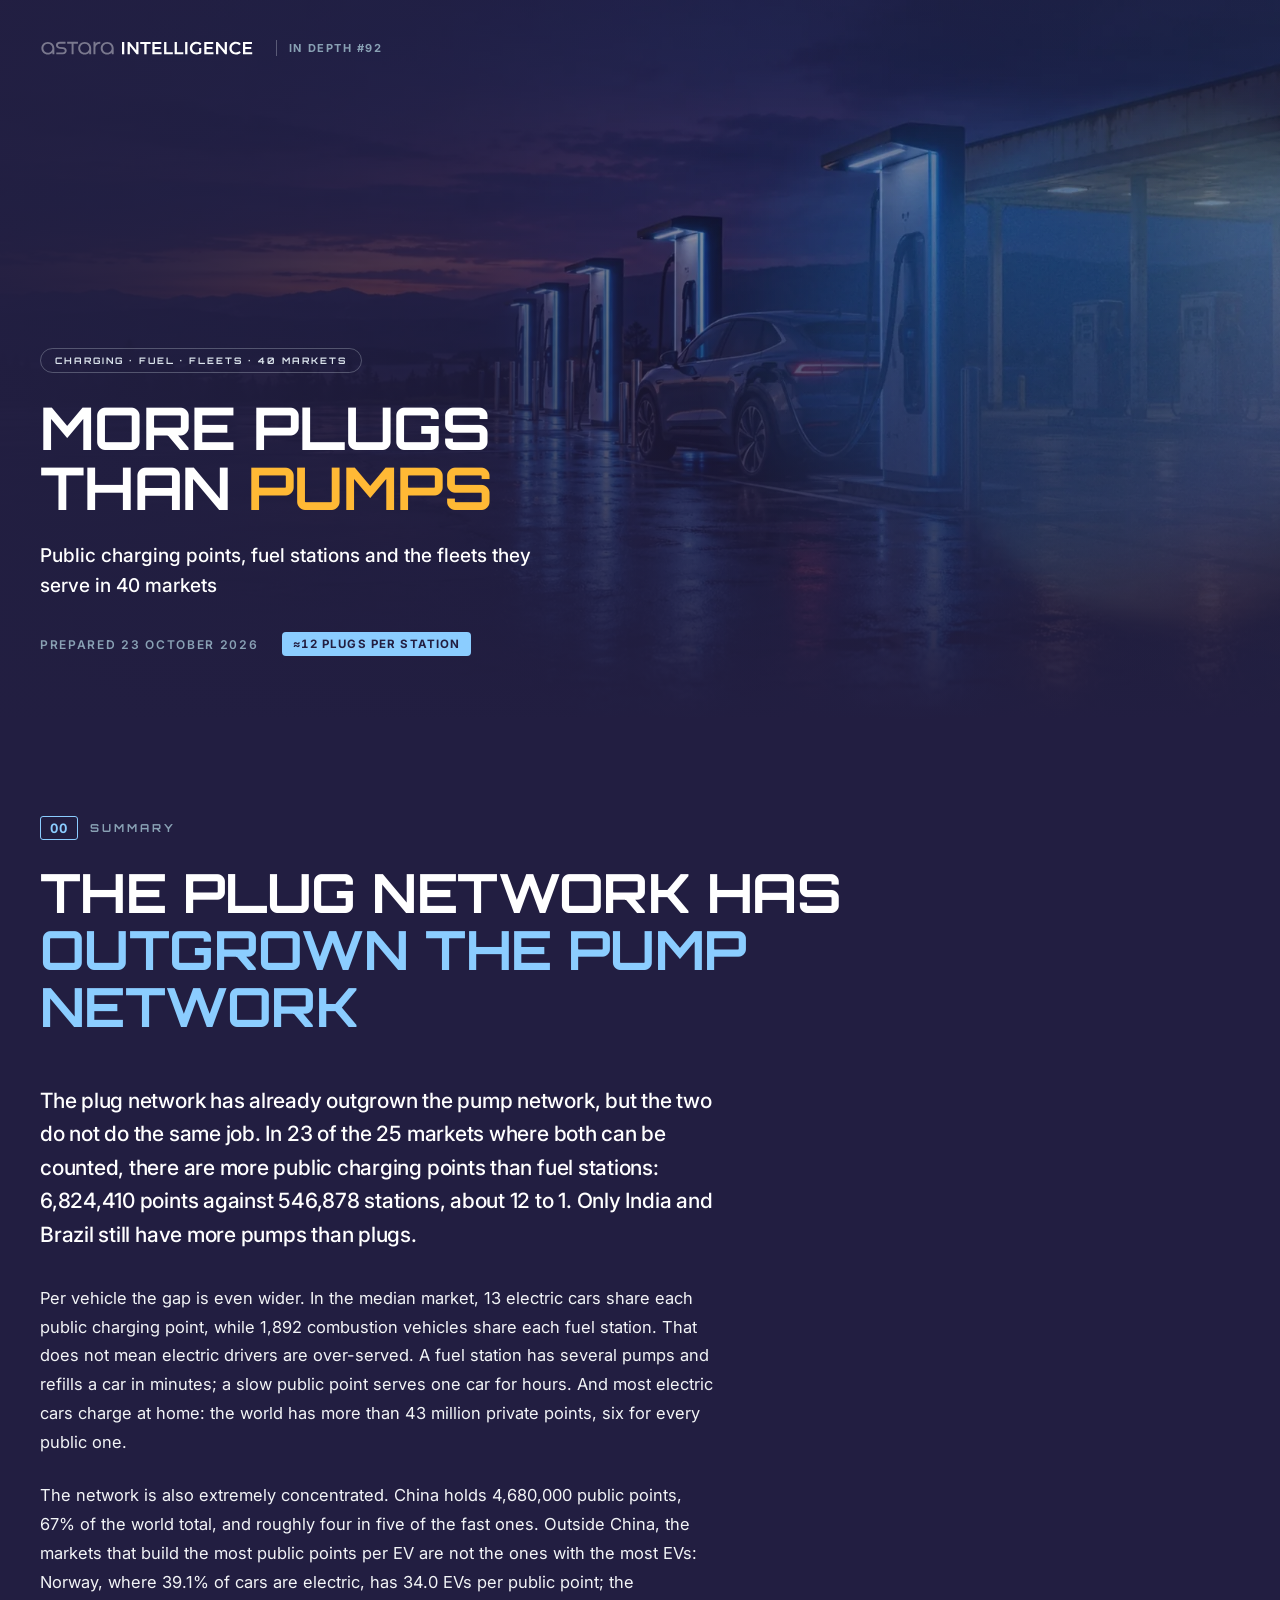
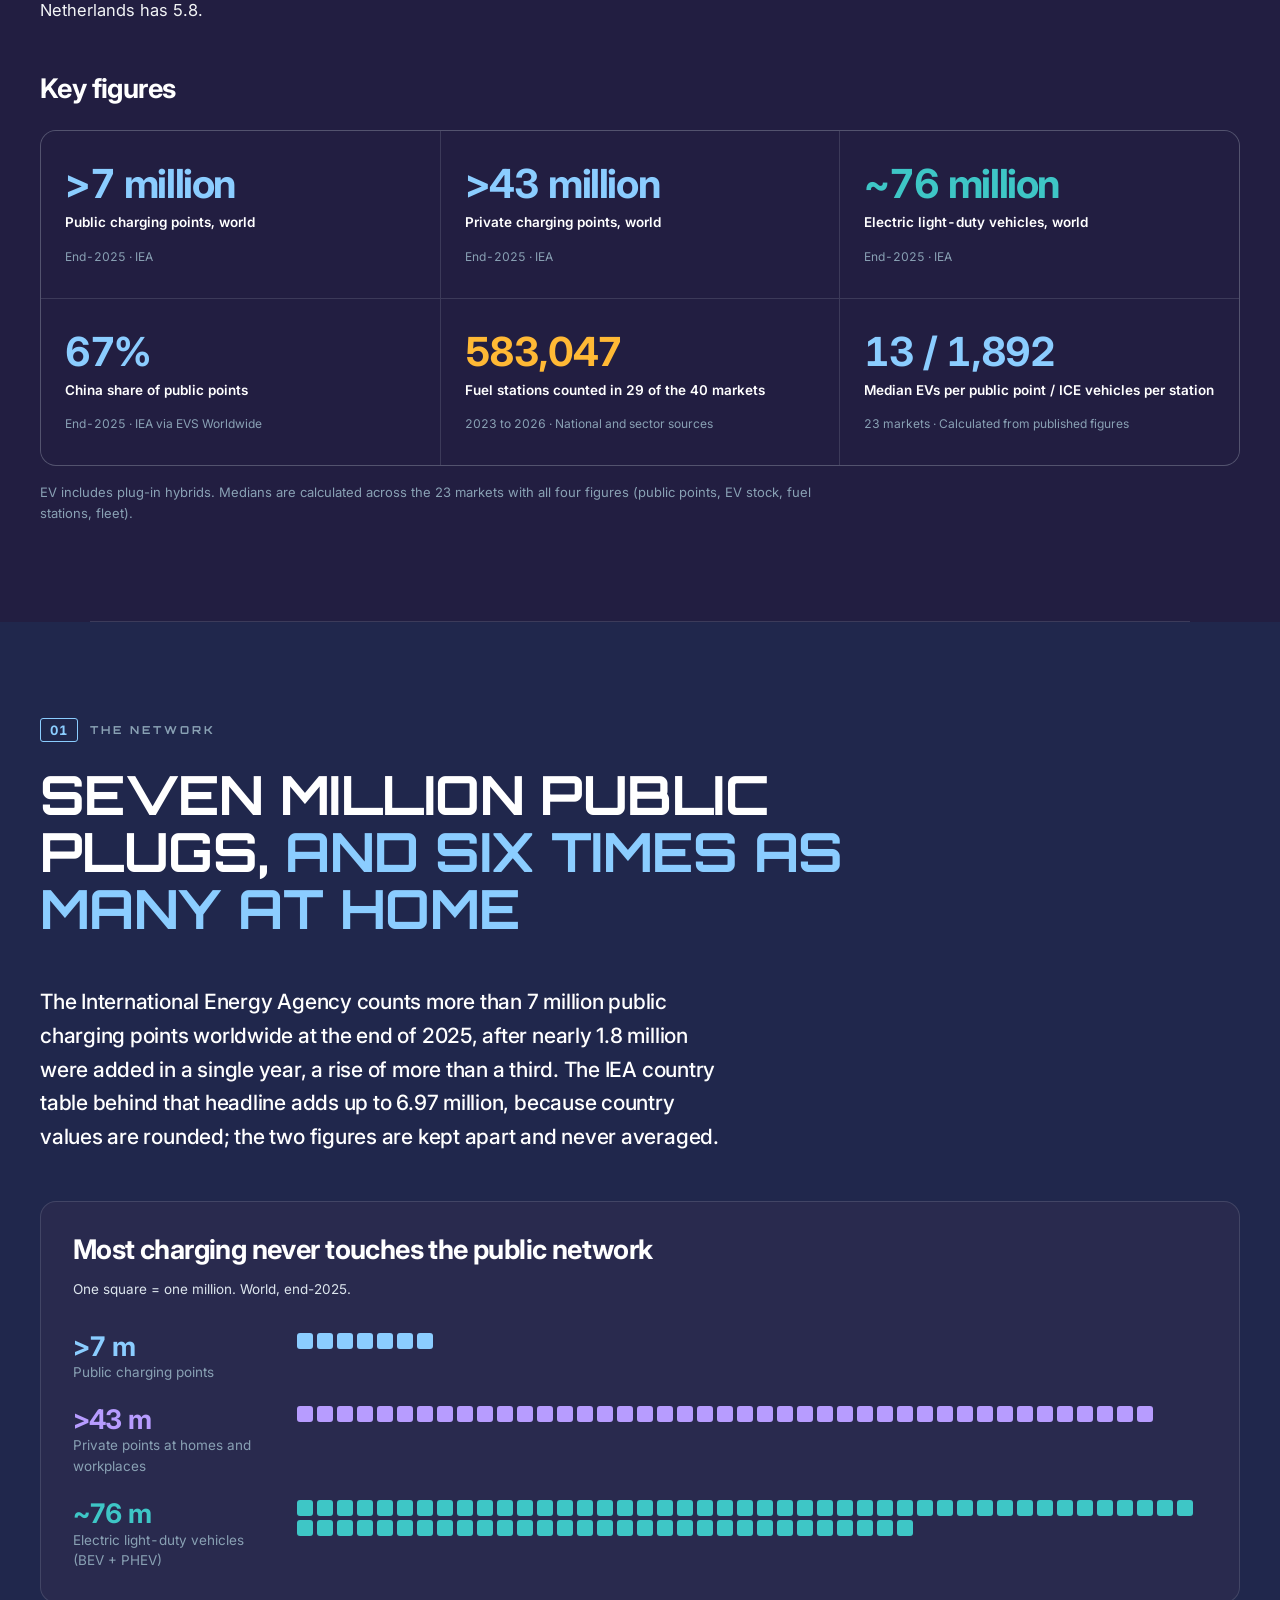
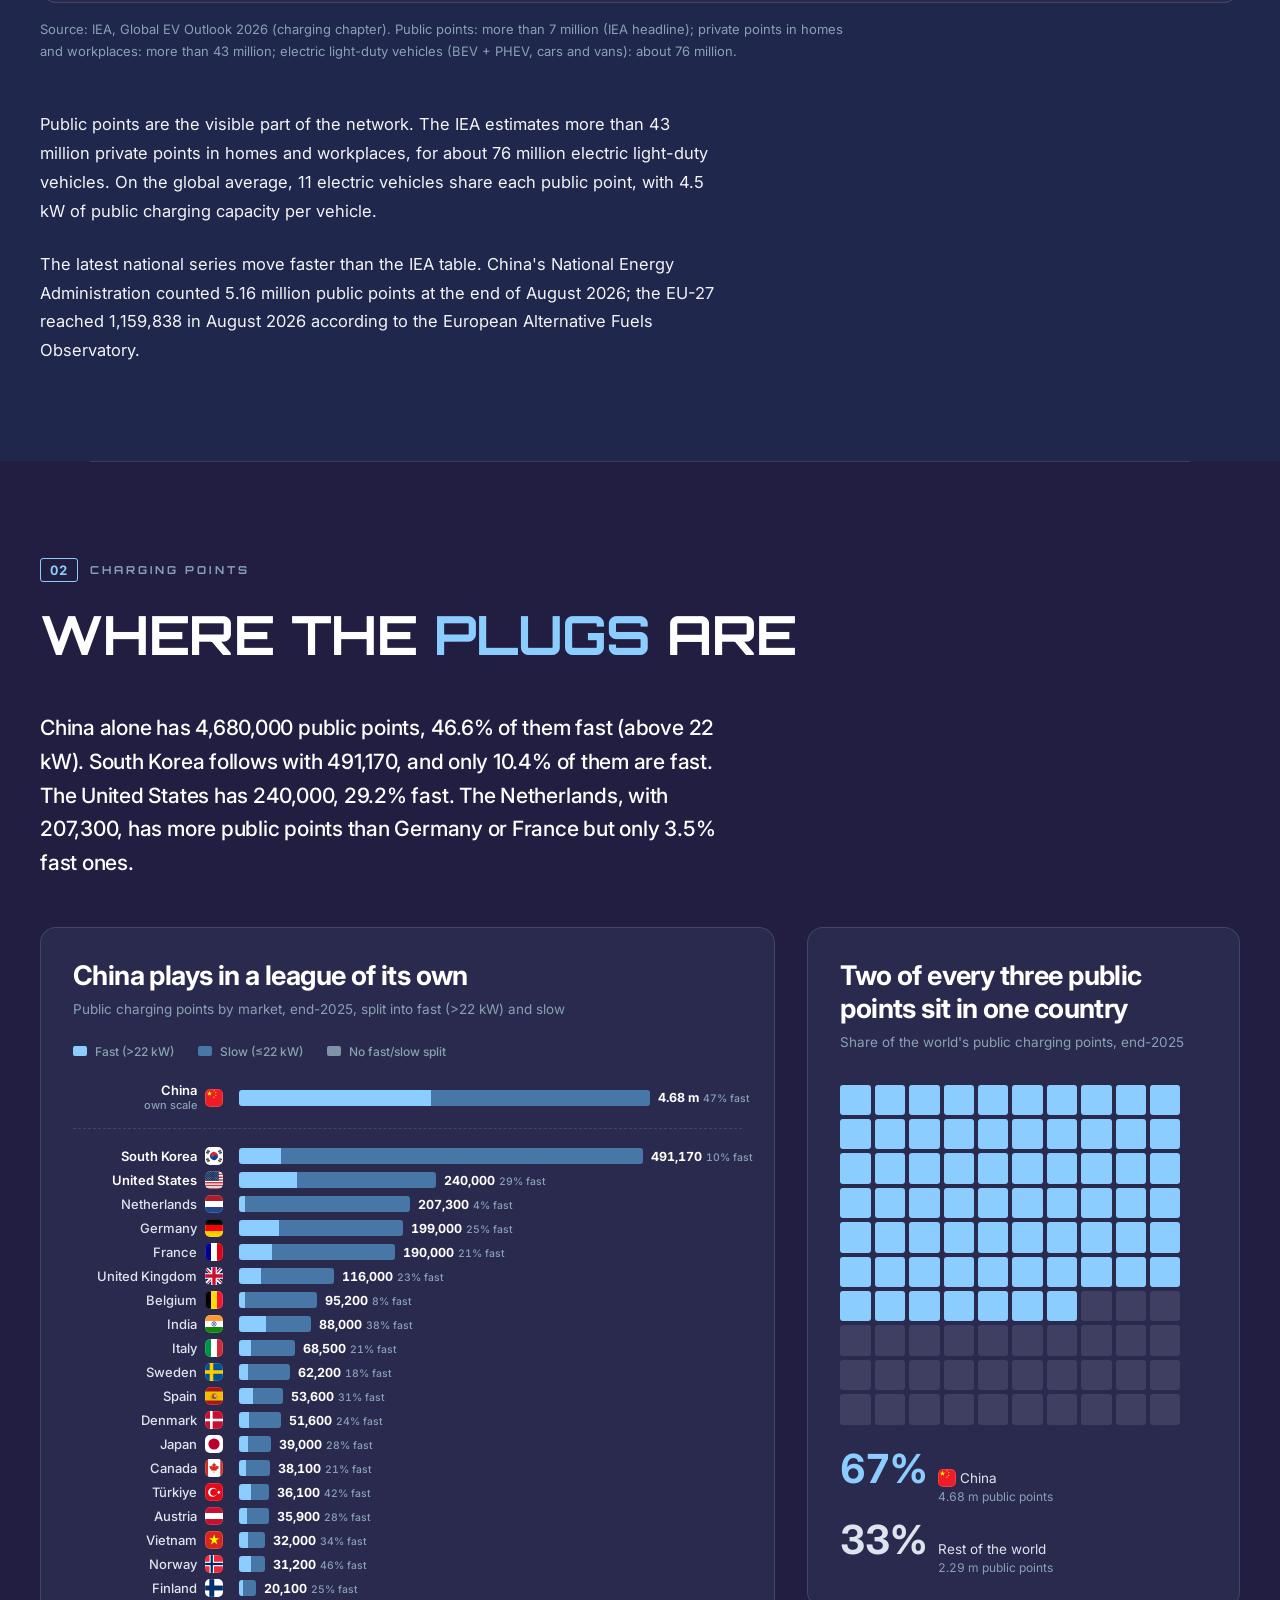
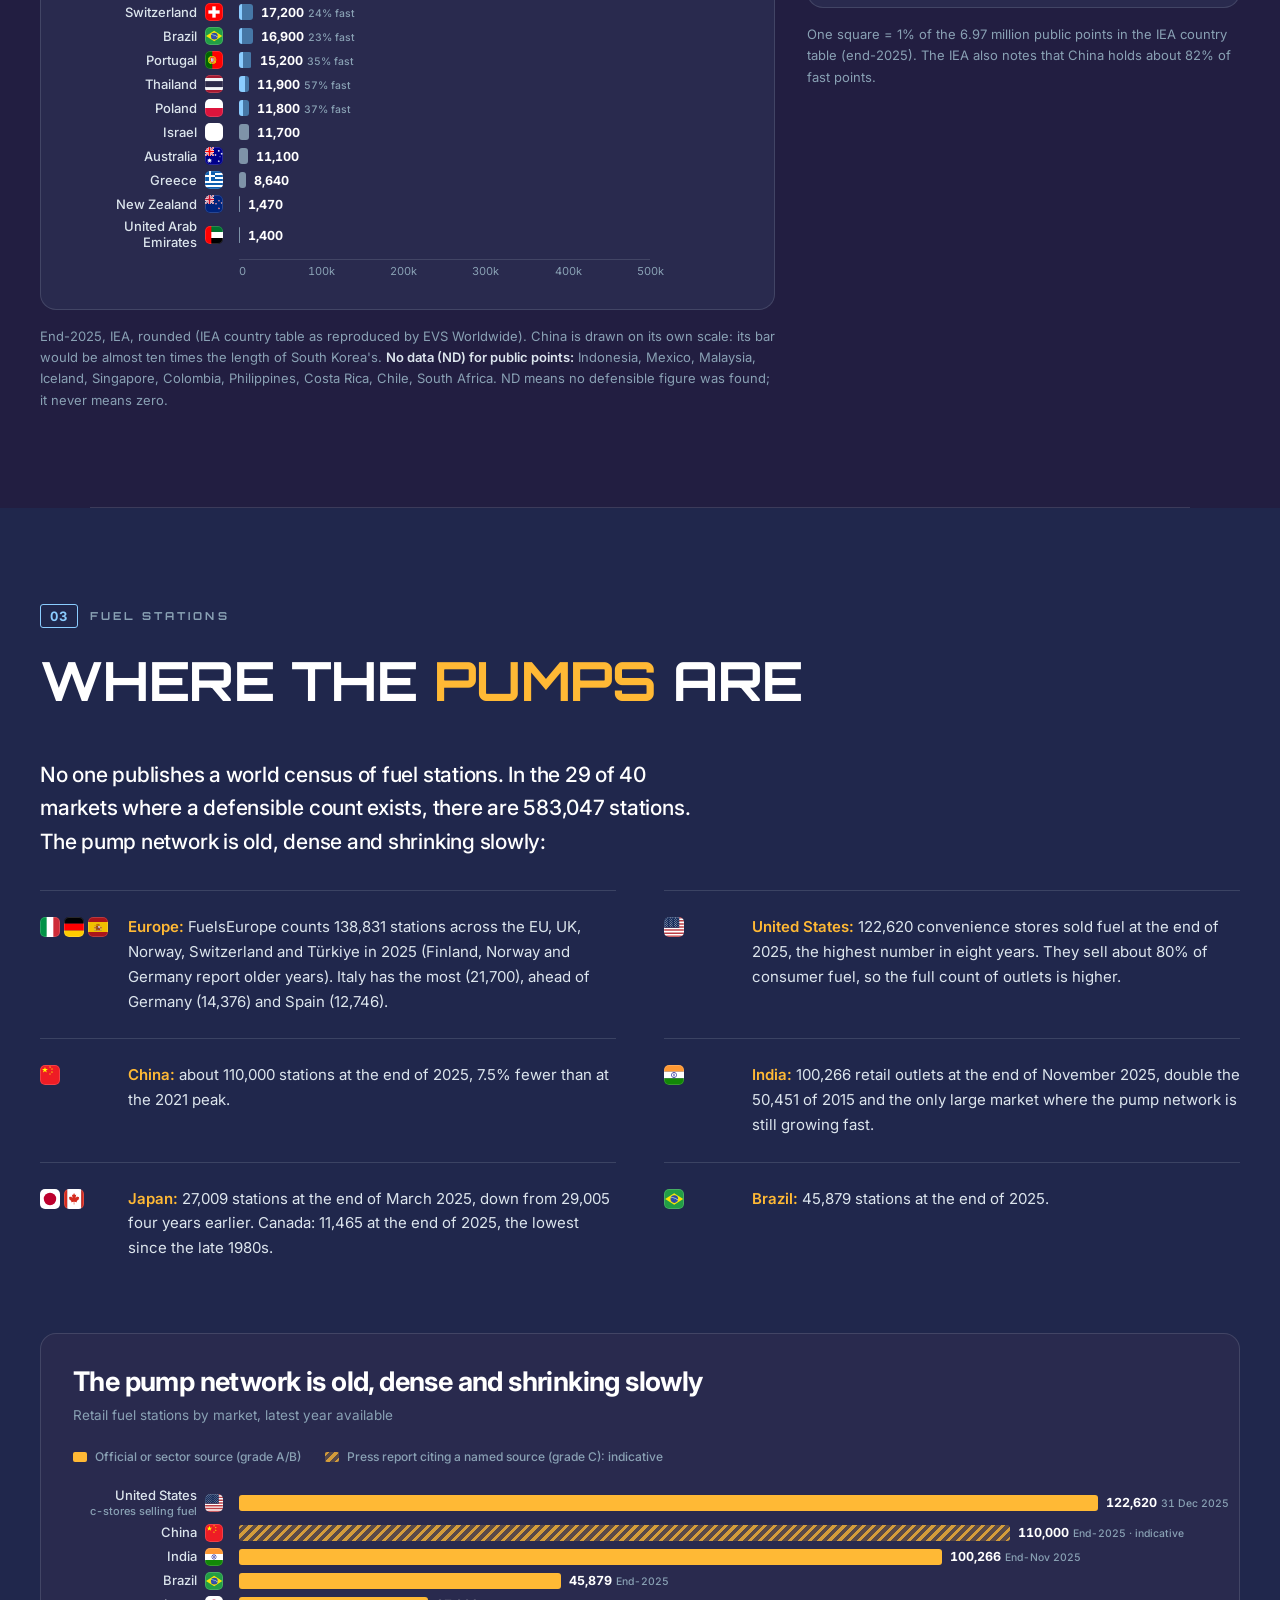
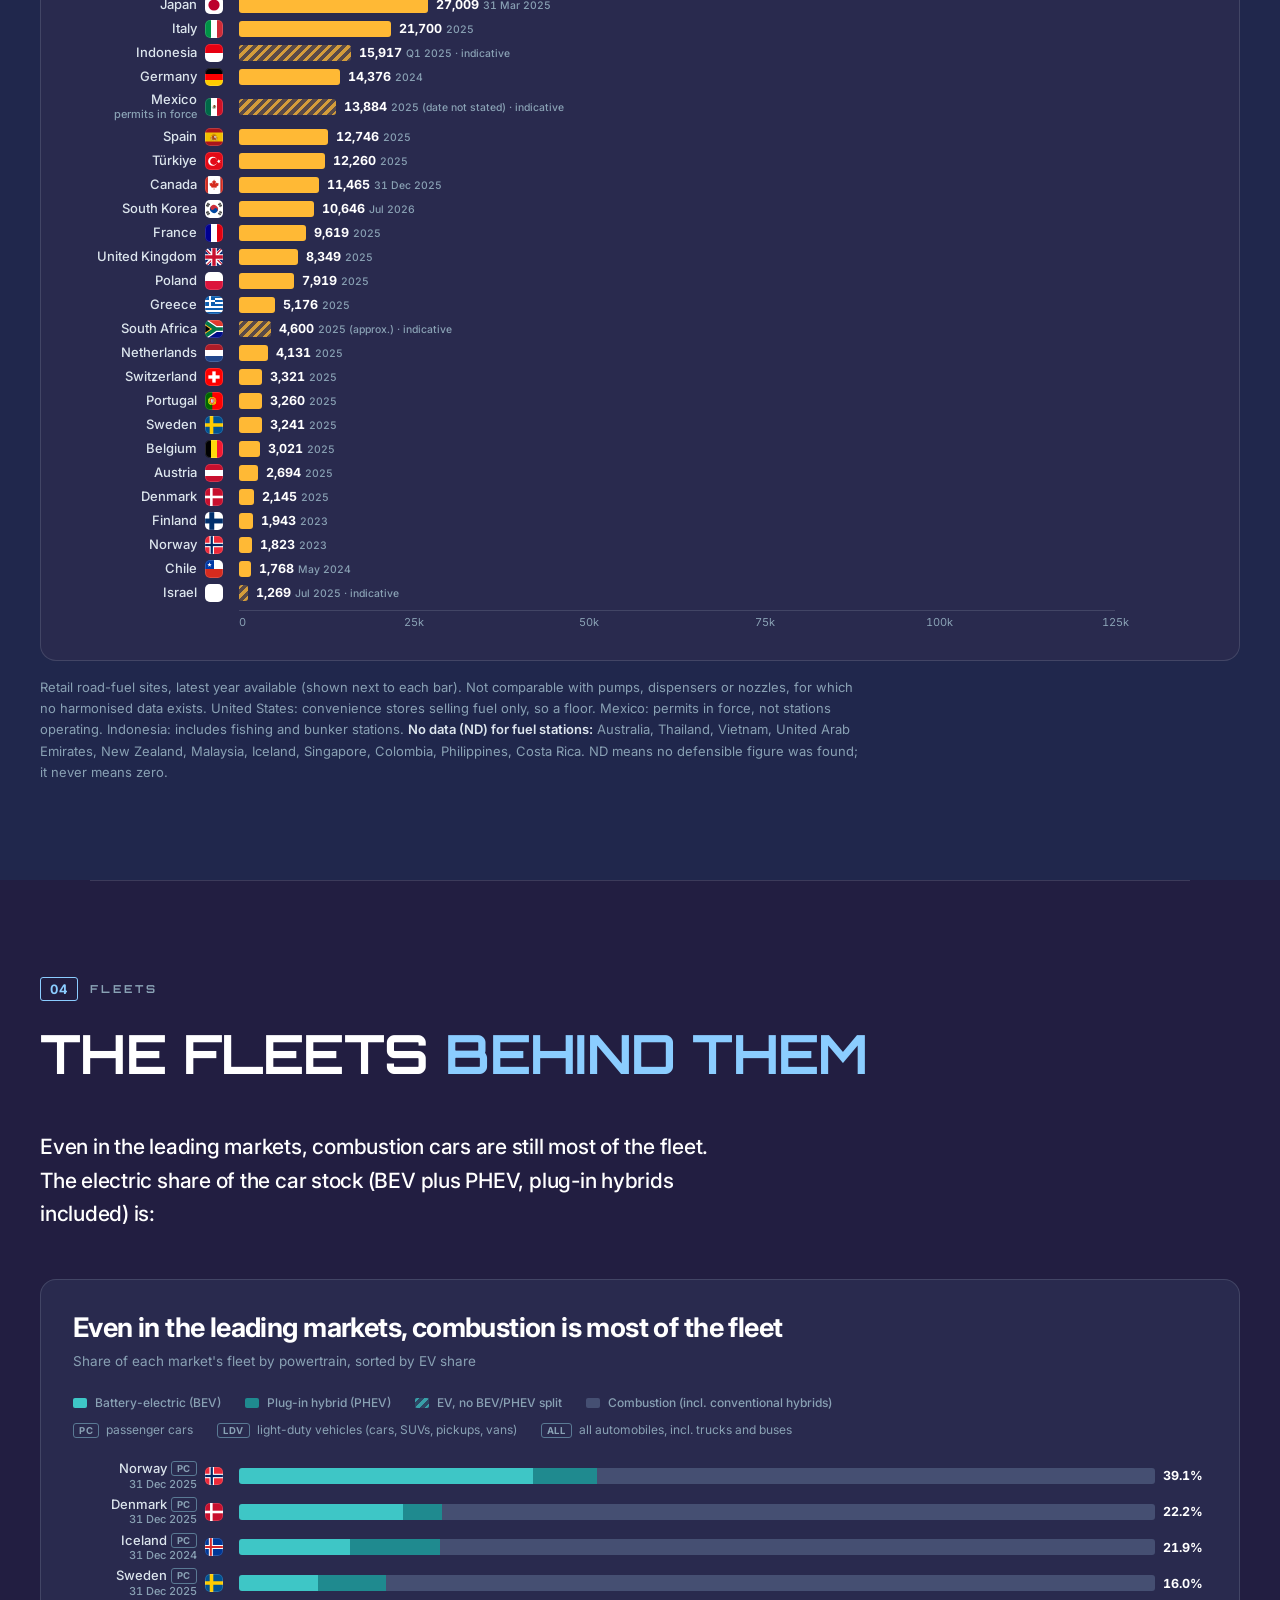
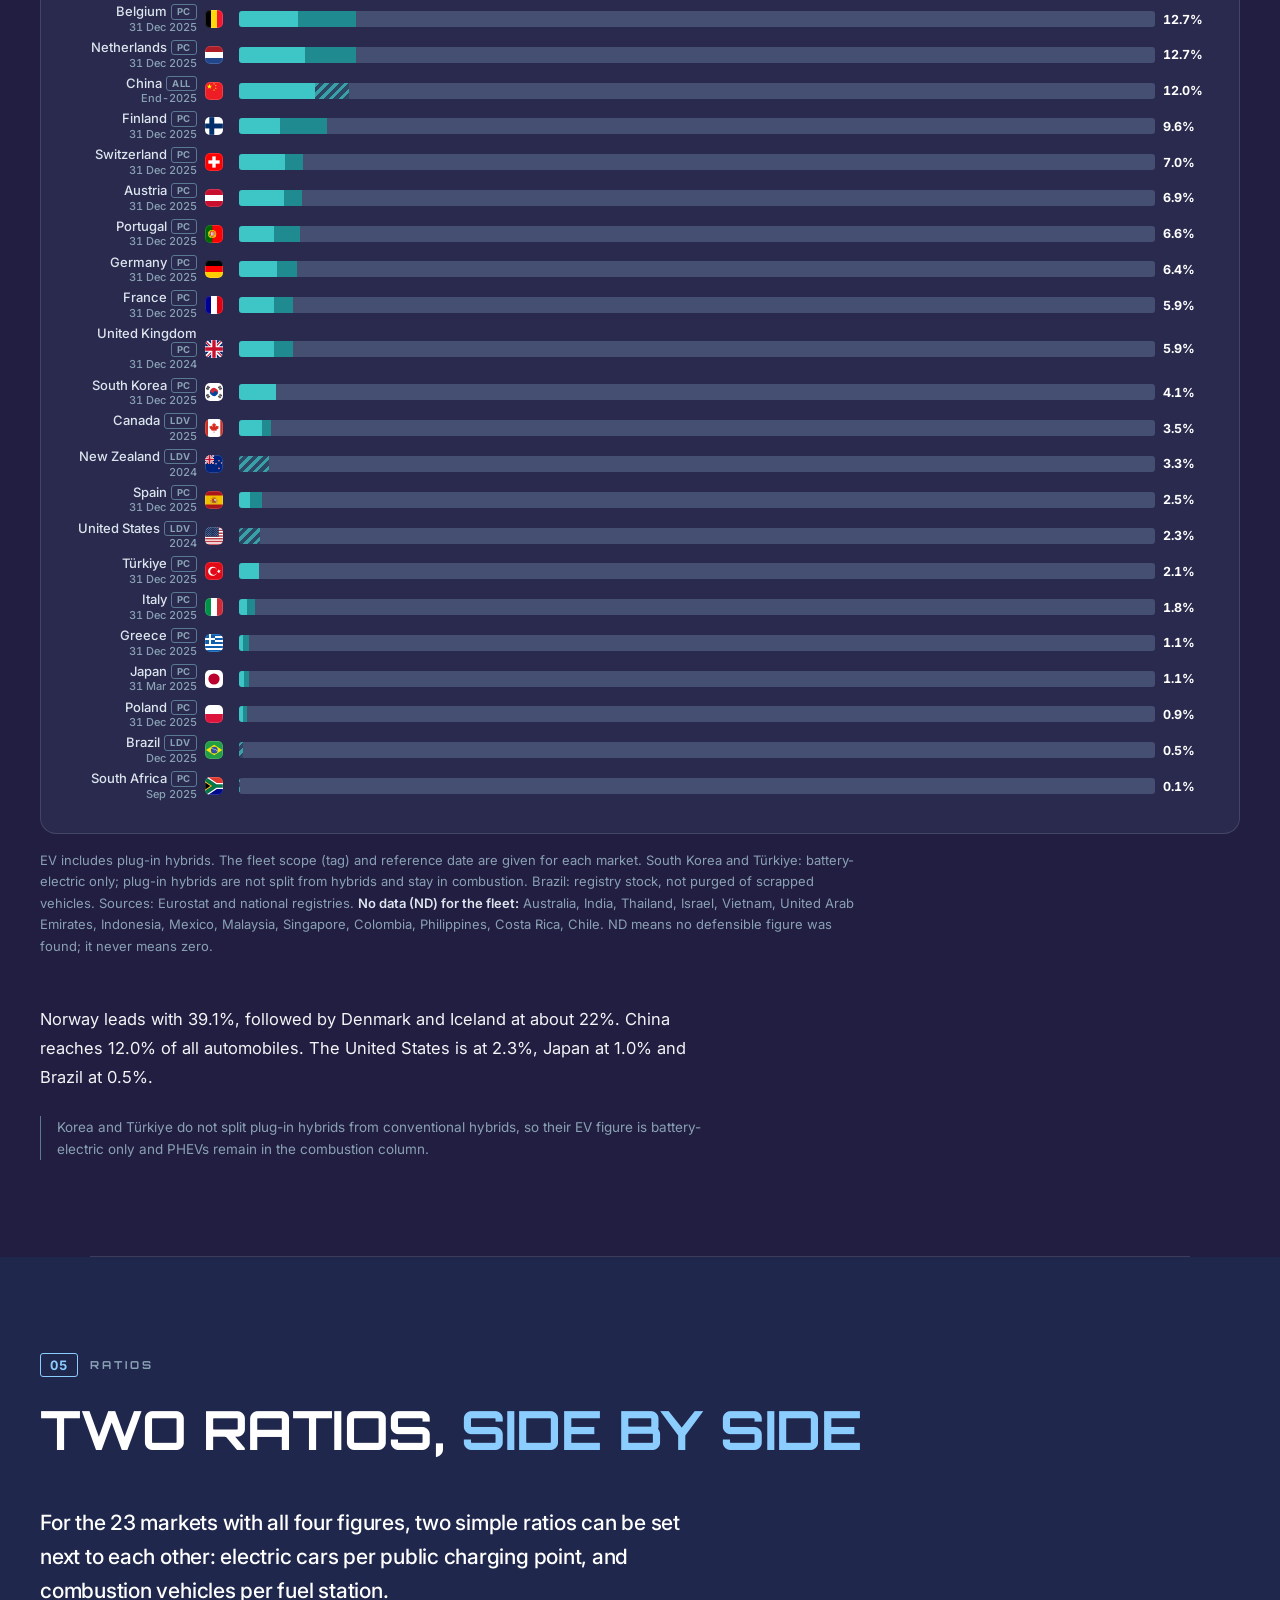
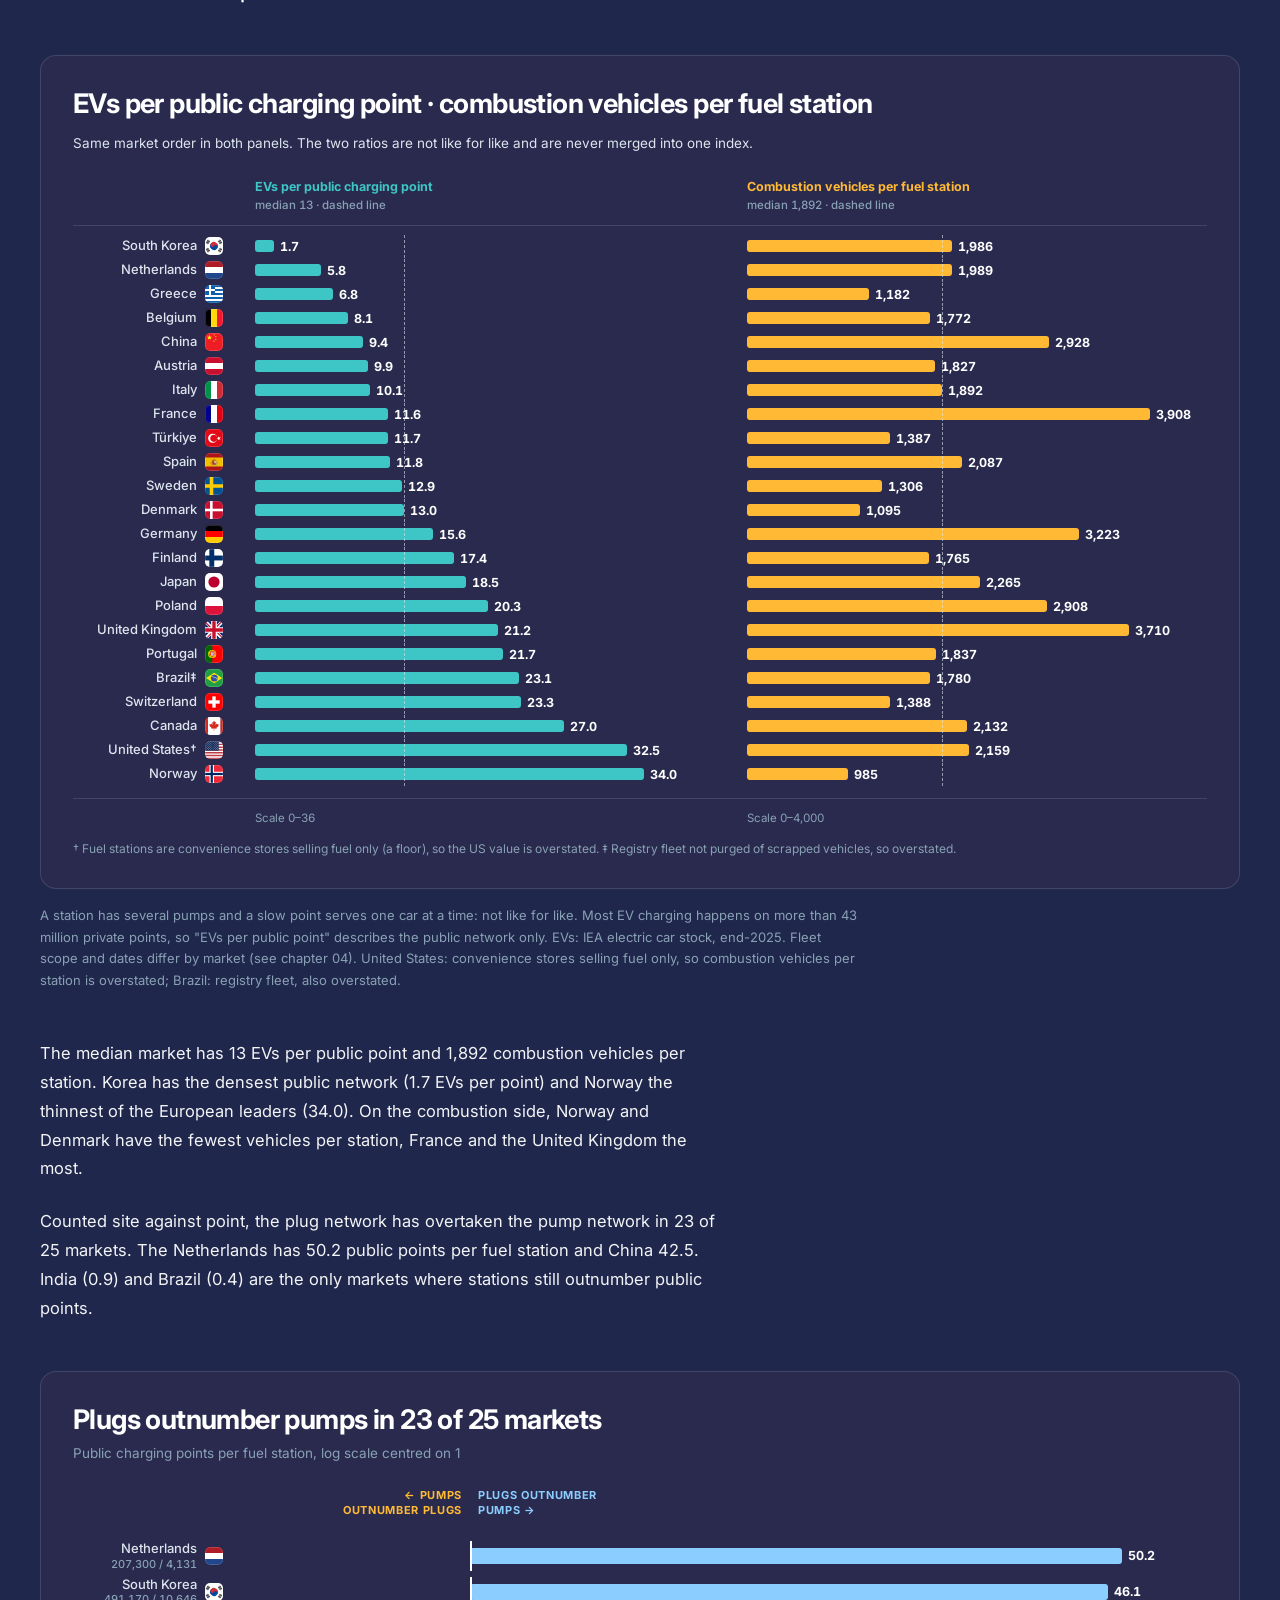
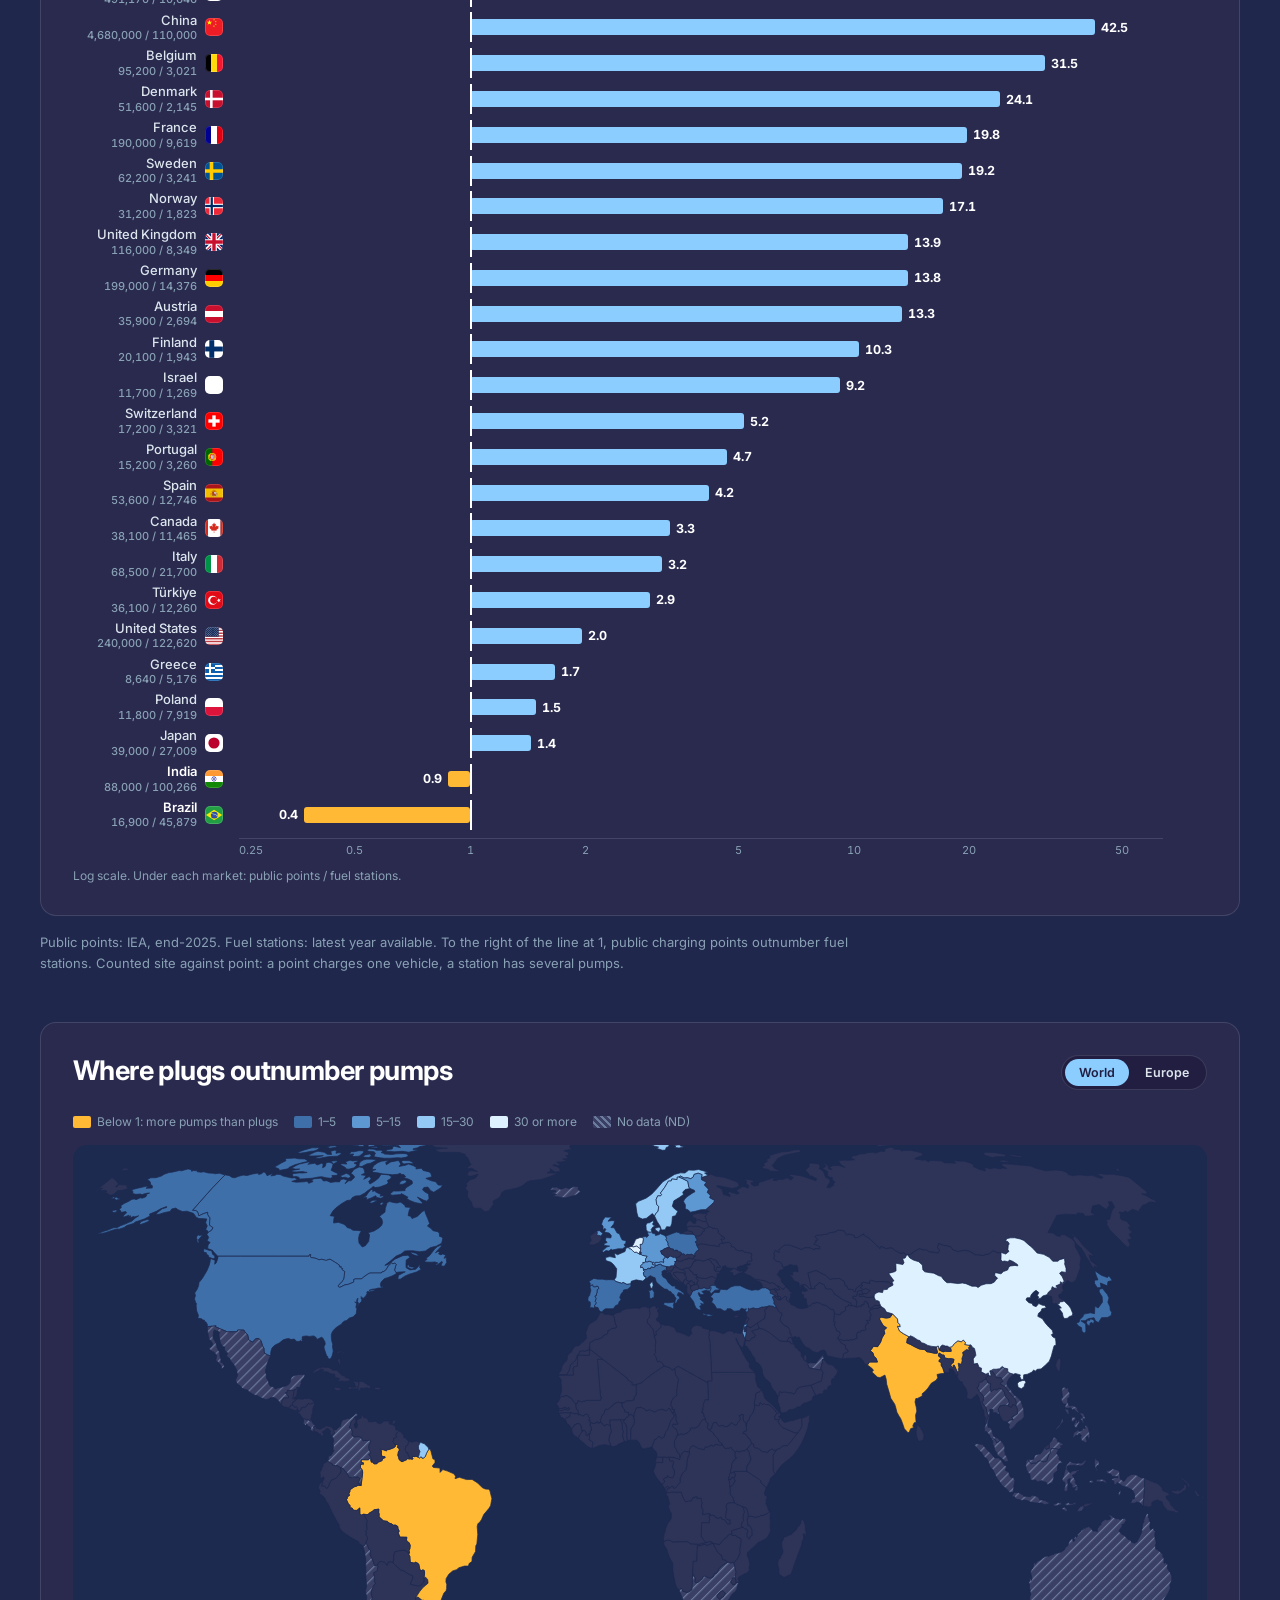
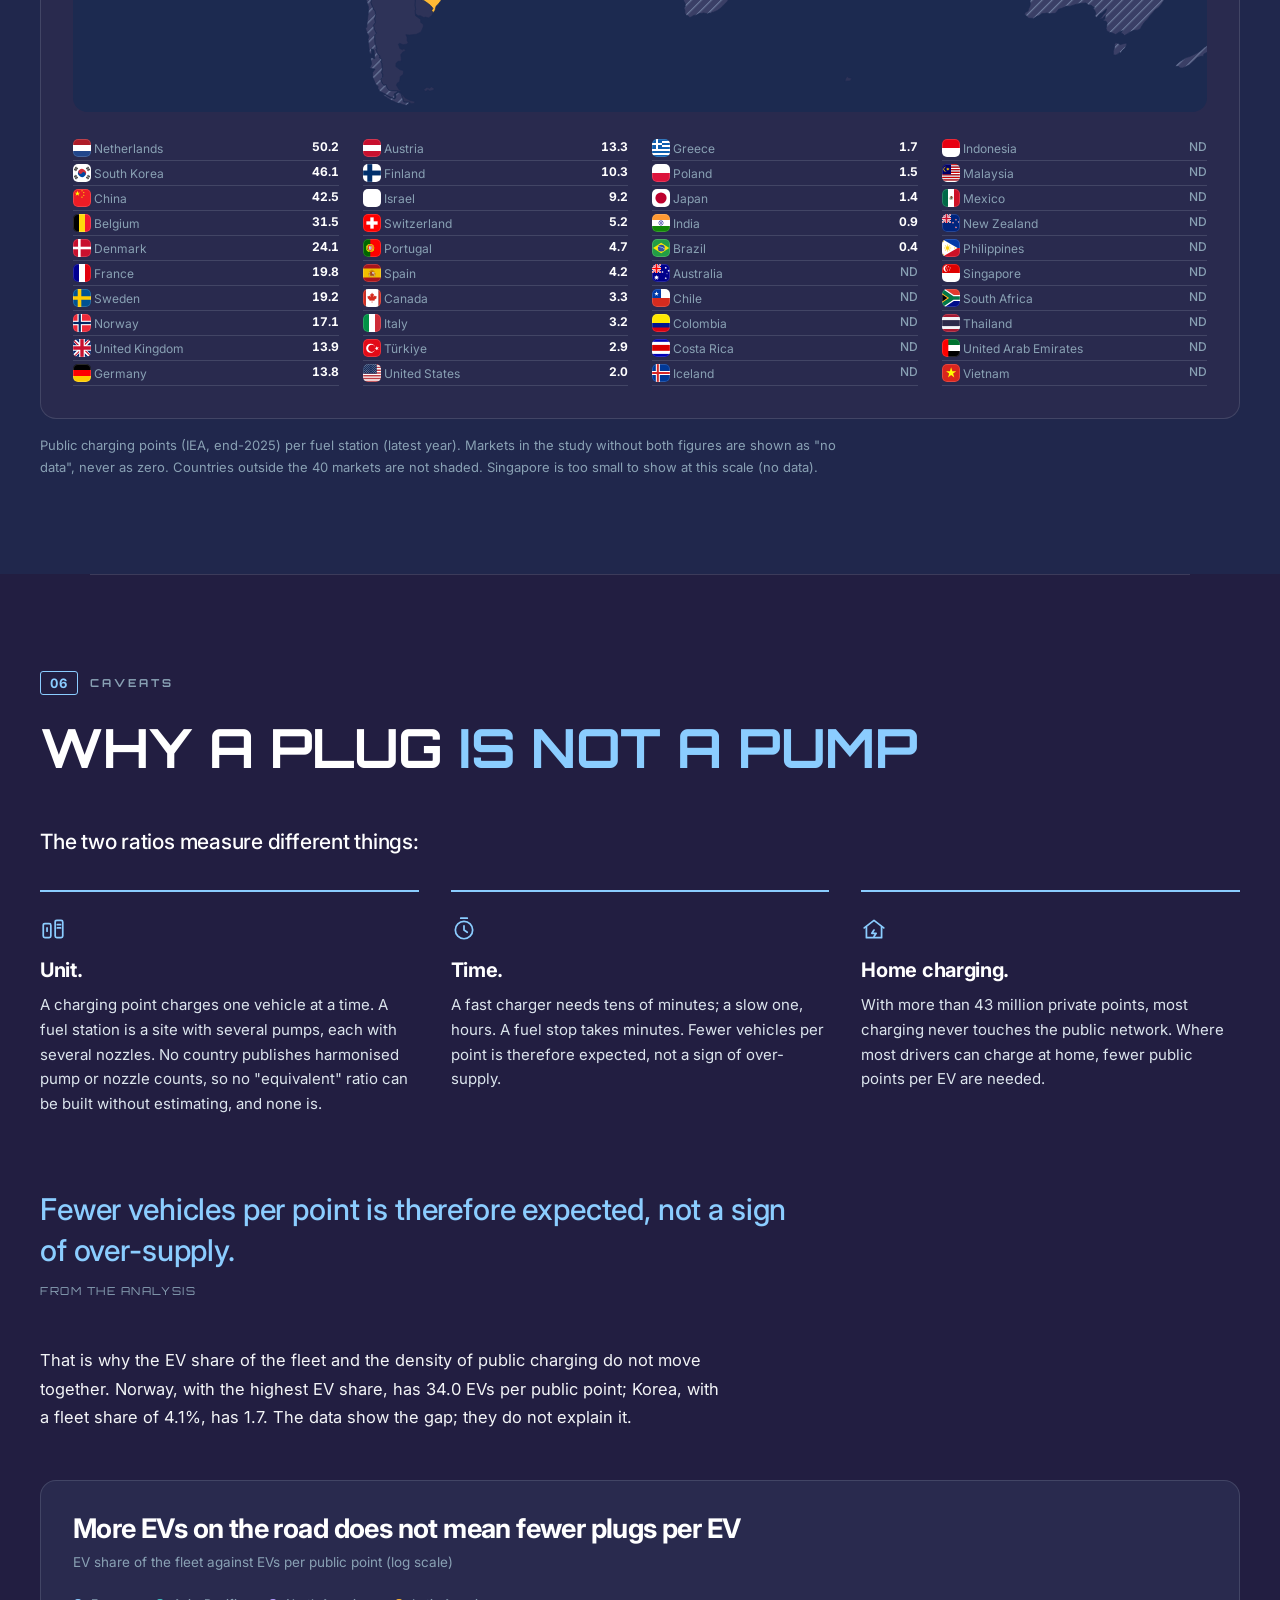
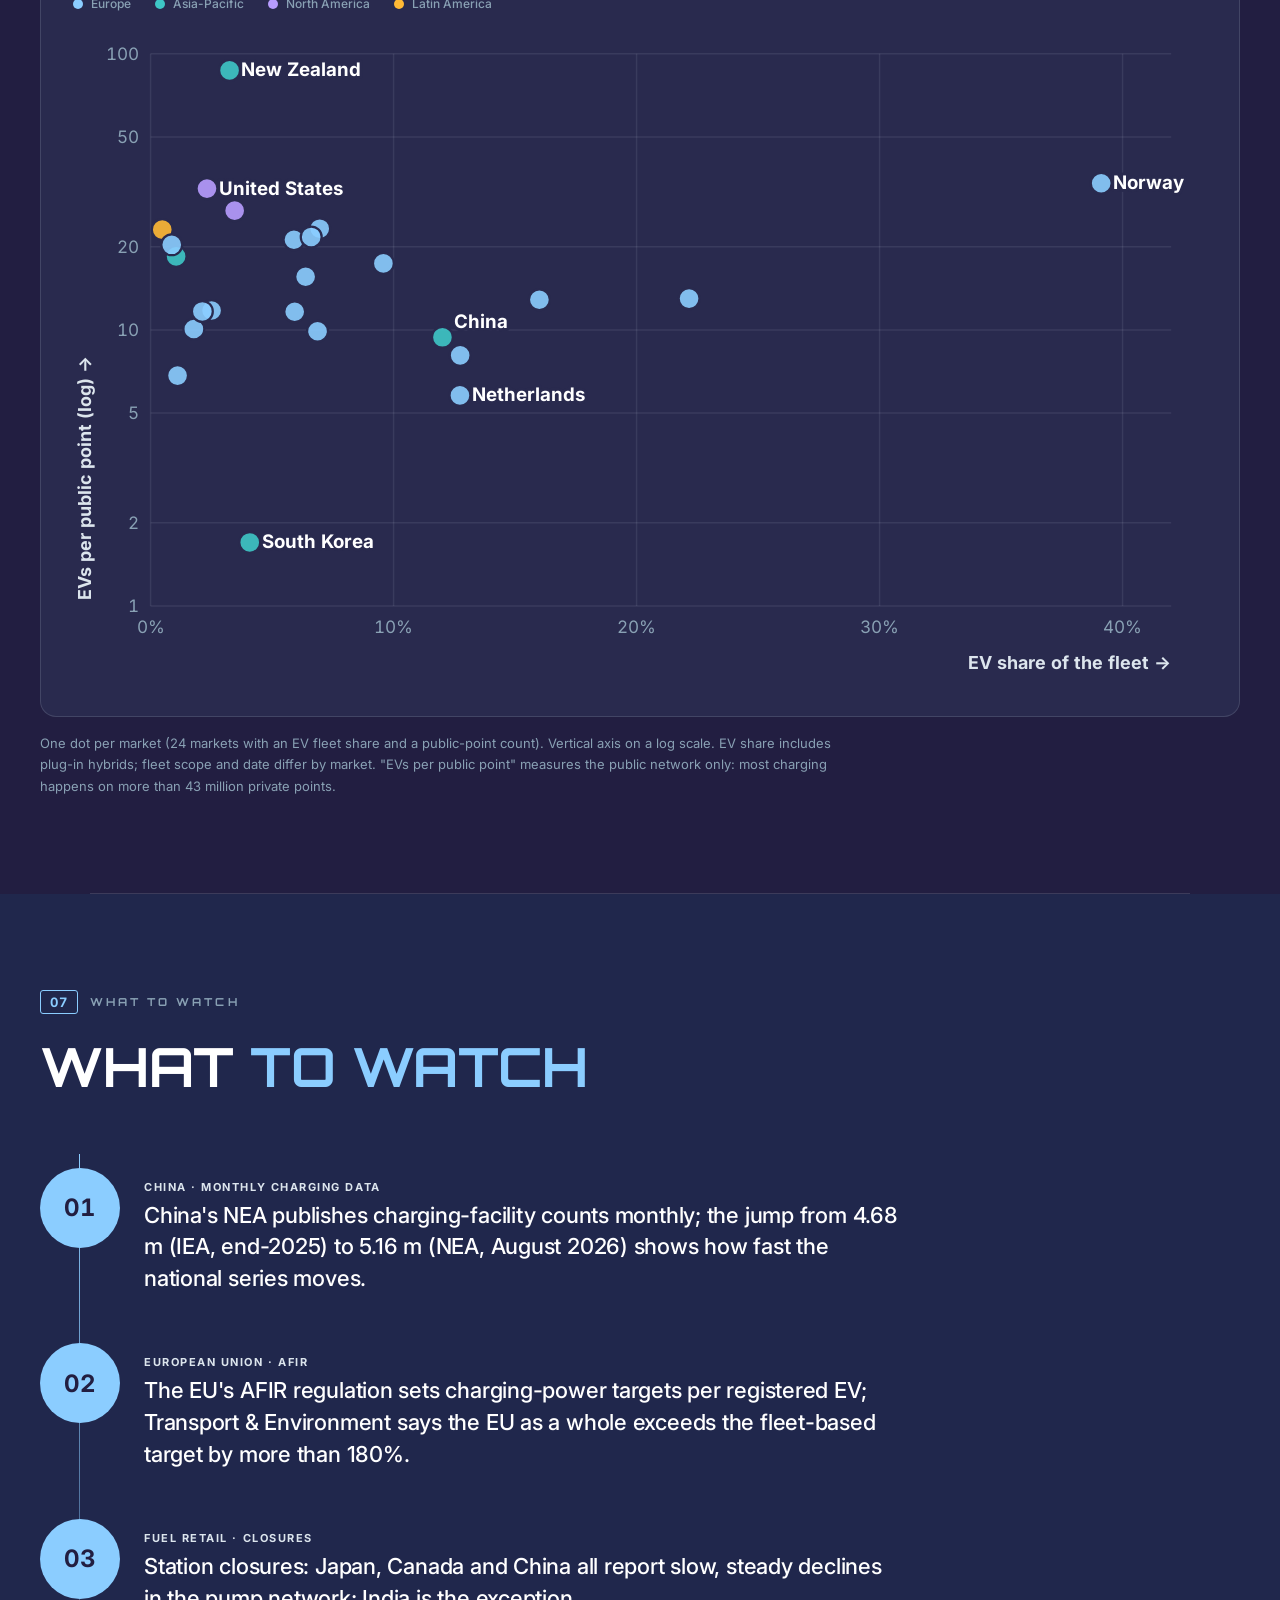
==== index_92.html @ a576bf86 "Add Astara Intelligence In Depth #92 — More plugs than pumps Public charging points, fuel stations a" ====
<!DOCTYPE html>
<html lang="en"><head>
<meta charset="UTF-8">
<meta name="viewport" content="width=device-width, initial-scale=1.0">
<title>More Plugs than Pumps | Astara Intelligence In Depth #92</title>
<meta name="description" content="Public charging points, fuel stations and the fleets they serve in 40 markets. Astara Intelligence In Depth #92.">
<meta name="theme-color" content="#221E41">
<link rel="preconnect" href="https://fonts.googleapis.com">
<link rel="preconnect" href="https://fonts.gstatic.com" crossorigin>
<link href="https://fonts.googleapis.com/css2?family=Orbitron:wght@500;600;700&family=Inter:wght@400;500;600;700&display=swap" rel="stylesheet">
<link rel="preload" as="image" href="deploy/img/hero-1672.webp" imagesrcset="deploy/img/hero-840.webp 840w, deploy/img/hero-1672.webp 1672w" imagesizes="100vw">
<style>
/* =====================================================================
   ASTARA INTELLIGENCE · IN DEPTH #92 — single, self-contained stylesheet
   (sections 1–6 inherited from #91; section 7 holds the #92 chart components)
   1 tokens · 2 base · 3 cover · 4 chapters & reading · 5 images · 6 figures
   7 chapter components · 8 responsive · 9 motion
   ===================================================================== */

/* ---------- 1. TOKENS ---------- */
:root{
  /* palette — seven base colours; surfaces are tints/alphas of these */
  --bg:#221E41;            /* main purple */
  --blue-deep:#1A4D7A;     /* deep blue, used selectively */
  --accent:#8BCDFF;        /* protagonist */
  --txt:#FFFFFF;           /* headings, strong */
  --txt-body:#F2F4F6;      /* running text */
  --txt-sec:#DCE5ED;       /* secondary text, separators */
  --line-muted:#5A7A94;    /* strokes and graphic marks only (3.0:1 on cards) */
  --txt-muted:#89A1B4;     /* small labels: #5A7A94 lightened to >=4.6:1 on every surface */
  --bg-alt:#20274C;        /* alternate sections: #1A4D7A 20% over #221E41 */
  --bg-card:#292A4E;       /* cards: #8BCDFF 7% over #221E41 */
  --bg-nest:#252347;       /* panels nested inside cards */
  --track:#221E41;         /* bar tracks */
  --ink:#221E41;           /* dark text on light fills */
  --border:rgba(220,229,237,.14);

  /* category colours — charts, legends and chips only */
  --col-ev:#3EC6C6;--col-av:#8BCDFF;--col-cap:#B79CFF;--col-fail:#FF8F9C;--col-ship:#FFB935;
  /* #92: plugs are blue, pumps are amber, fleets are teal (EV) over grey (combustion) */
  --col-plug:#8BCDFF;--col-fast:#8BCDFF;--col-slow:#4677A6;--col-unsplit:#7E93A8;
  --col-pump:#FFB935;
  --col-bev:#3EC6C6;--col-phev:#1F8A8F;--col-ice:#454F72;
  --hatch-ev:repeating-linear-gradient(135deg,rgba(62,198,198,.75) 0 3px,rgba(62,198,198,.18) 3px 7px);
  --hatch-av:repeating-linear-gradient(135deg,rgba(139,205,255,.55) 0 3px,transparent 3px 7px);
  --hatch-pump:repeating-linear-gradient(135deg,rgba(255,185,53,.8) 0 3px,rgba(255,185,53,.22) 3px 7px);

  /* type */
  --font-d:"Orbitron",sans-serif;
  --font-b:"Inter",system-ui,-apple-system,"Segoe UI",sans-serif;   /* #92: Inter for body text, numbers and UI */
  --fs-display:clamp(36px,6.2vw,74px);
  --fs-h1:clamp(28px,4.6vw,54px);
  --fs-h2:clamp(20px,2.4vw,27px);
  --fs-h3:clamp(17px,1.9vw,20px);
  --fs-lead:clamp(17.5px,2vw,21px);
  --fs-body:16px;
  --fs-card:14.5px;
  --fs-small:13.5px;
  --fs-caption:13px;
  --fs-label:11px;
  --fs-kpi-xl:clamp(46px,6.4vw,74px);
  --fs-kpi-l:clamp(28px,3.6vw,40px);
  --fs-kpi-m:clamp(21px,2.4vw,27px);
  --fs-kpi-s:clamp(16.5px,1.8vw,19.5px);
  --ls-label:.14em;

  /* space (8-pt rhythm) */
  --g:16px;                /* page gutter */
  --sp-1:8px;--sp-2:12px;--sp-3:16px;--sp-4:24px;--sp-5:32px;--sp-6:48px;--sp-7:64px;--sp-8:96px;
  --wide:1240px;--read:68ch;
  --r-card:16px;--r-sm:12px;
  --ease:cubic-bezier(.16,1,.3,1);
}
@media(min-width:480px){:root{--g:24px;}}
@media(min-width:768px){:root{--g:40px;--fs-body:16.5px;--fs-card:15px;}}

/* ---------- 2. BASE ---------- */
*,*::before,*::after{box-sizing:border-box;margin:0;padding:0;}
html{scroll-behavior:smooth;overflow-x:hidden;}
body{background:var(--bg);color:var(--txt-body);font-family:var(--font-b);-webkit-font-smoothing:antialiased;overflow-x:hidden;}
img{max-width:100%;height:auto;display:block;}
a{color:var(--accent);}
a:hover{color:#B3DDFF;}
.sr-only{position:absolute;width:1px;height:1px;padding:0;margin:-1px;overflow:hidden;clip:rect(0,0,0,0);white-space:nowrap;border:0;}
.num{font-variant-numeric:lining-nums tabular-nums;}
.section-divider{height:1px;background:var(--border);max-width:1100px;margin:0 auto;}
.wide{max-width:var(--wide);margin-left:auto;margin-right:auto;}
.reading{max-width:var(--read);}

html{scrollbar-color:var(--line-muted) var(--bg);}
::selection{background:rgba(139,205,255,.32);color:var(--txt);}
:focus-visible{outline:2px solid var(--accent);outline-offset:3px;border-radius:4px;}
a{text-underline-offset:3px;text-decoration-thickness:1px;}
body{caret-color:var(--accent);}

/* ---------- 3. COVER ---------- */
/* Same language as the #88/#90 covers: full-bleed image, darkened with a purple gradient,
   text at the left. Below 900px the image sits above the title, uncropped. */
.cover{position:relative;background:var(--bg);overflow:hidden;}
.cover__topbar{position:relative;z-index:3;display:flex;align-items:center;gap:12px;flex-wrap:wrap;row-gap:8px;padding:var(--g) var(--g) 0;}
.cover__divider{width:1px;height:16px;background:rgba(220,229,237,.3);flex:none;}
.cover__label{font-family:var(--font-b);font-size:var(--fs-label);font-weight:700;letter-spacing:var(--ls-label);color:var(--txt-muted);text-transform:uppercase;white-space:nowrap;font-variant-numeric:lining-nums tabular-nums;}
.cover__photo{position:relative;margin:0;}
.cover__photo img{width:100%;aspect-ratio:16/9;object-fit:cover;}
.cover__photo::after{content:"";position:absolute;inset:0;pointer-events:none;background:linear-gradient(180deg,rgba(34,30,65,.35) 0%,rgba(34,30,65,0) 30%,var(--bg) 100%);}
.cover__content{position:relative;z-index:2;padding:0 var(--g) var(--sp-6);margin-top:calc(-1*clamp(48px,12vw,110px));}
.cover__pill{display:inline-flex;border:1px solid rgba(220,229,237,.28);border-radius:20px;padding:6px 14px;margin-bottom:var(--sp-4);}
.cover__pill span{font-family:var(--font-d);font-size:9px;font-weight:700;letter-spacing:2px;color:var(--txt-sec);text-transform:uppercase;}
.cover__title{font-family:var(--font-d);font-size:var(--fs-display);font-weight:700;line-height:1.02;letter-spacing:-.01em;color:var(--txt);text-transform:uppercase;margin-bottom:var(--sp-4);}
.cover__title span{color:var(--accent);}
.cover__sub{font-size:clamp(16px,1.7vw,19px);font-weight:500;line-height:1.55;color:var(--txt);max-width:520px;}
.cover__meta{margin-top:var(--sp-5);display:flex;gap:var(--sp-4);flex-wrap:wrap;align-items:center;}
.cover__date{font-family:var(--font-b);font-size:12px;font-weight:600;letter-spacing:var(--ls-label);color:var(--txt-muted);text-transform:uppercase;font-variant-numeric:lining-nums tabular-nums;}
.cover__tag{font-family:var(--font-b);font-size:11.5px;font-weight:700;letter-spacing:.1em;color:var(--ink);background:var(--accent);padding:5px 11px;border-radius:4px;text-transform:uppercase;font-variant-numeric:lining-nums tabular-nums;}
@media(min-width:900px){
  .cover{display:flex;flex-direction:column;width:100%;aspect-ratio:16/9;min-height:560px;max-height:780px;}
  .cover__photo{position:absolute;inset:0;}
  .cover__photo img{height:100%;aspect-ratio:auto;object-position:center 52%;}
  .cover__photo::after{background:
    linear-gradient(90deg,rgba(34,30,65,.92) 0%,rgba(34,30,65,.72) 34%,rgba(34,30,65,.40) 60%,rgba(34,30,65,.30) 100%),
    linear-gradient(180deg,rgba(34,30,65,.50) 0%,rgba(34,30,65,0) 28%,rgba(34,30,65,.72) 80%,var(--bg) 100%);}
  .cover__content{margin-top:auto;padding:0 var(--g) var(--sp-7);}
  .cover__title{font-size:clamp(34px,4.6vw,64px);max-width:min(40vw,560px);}
}

.cover__title span.amber,.chapter-title span.amber{color:var(--col-pump);}

/* ---------- 4. CHAPTERS & READING ---------- */
.sec{--sec-bg:var(--bg);padding:var(--sp-7) var(--g);}
.sec--alt{--sec-bg:var(--bg-alt);background:var(--bg-alt);}
@media(min-width:768px){.sec{padding:var(--sp-8) var(--g);}}
.chapter-head{margin-bottom:var(--sp-6);}
.chapter-label{display:flex;align-items:center;gap:var(--sp-2);margin-bottom:var(--sp-4);}
.chapter-num{font-family:var(--font-b);font-size:13px;font-weight:700;letter-spacing:.06em;color:var(--accent);border:1px solid var(--accent);padding:3px 9px;border-radius:3px;font-variant-numeric:lining-nums tabular-nums;}
.chapter-label-text{font-family:var(--font-d);font-size:var(--fs-label);font-weight:700;letter-spacing:.28em;color:var(--txt-muted);text-transform:uppercase;}
.chapter-title{font-family:var(--font-d);font-size:var(--fs-h1);font-weight:700;line-height:1.06;letter-spacing:-.01em;color:var(--txt);text-transform:uppercase;max-width:900px;}
.chapter-title span{color:var(--accent);}

.body-text{font-size:var(--fs-body);line-height:1.75;font-weight:400;color:var(--txt-body);margin-bottom:var(--sp-4);}
.reading .body-text:last-child{margin-bottom:0;}
.lead-para{font-size:var(--fs-lead);font-weight:500;line-height:1.6;letter-spacing:-.011em;color:var(--txt);margin-bottom:var(--sp-5);}
.gap-top{margin-top:var(--sp-6);}

.excerpt{margin:var(--sp-6) 0 0;max-width:760px;}
.excerpt p{font-size:clamp(21px,2.8vw,30px);font-weight:500;line-height:1.38;letter-spacing:-.005em;color:var(--accent);}
.excerpt cite{display:block;font-style:normal;font-size:var(--fs-label);letter-spacing:var(--ls-label);text-transform:uppercase;color:var(--txt-muted);margin-top:var(--sp-2);font-family:var(--font-d);}
.statement{margin:var(--sp-6) 0 0;padding-top:var(--sp-5);border-top:1px solid var(--border);max-width:900px;}
.statement p{font-size:clamp(22px,3vw,34px);font-weight:600;line-height:1.32;letter-spacing:-.015em;color:var(--txt);}
.statement p em{font-style:normal;color:var(--accent);}

/* ---------- 5. IMAGES ---------- */
.band{margin:var(--sp-6) 0 0;}
.band img,.split__img img{width:100%;aspect-ratio:16/9;object-fit:cover;border-radius:var(--r-card);background:var(--bg-card);}
.split{display:grid;gap:var(--sp-5);margin-top:var(--sp-6);align-items:center;}
@media(min-width:960px){.split{grid-template-columns:5fr 7fr;gap:var(--sp-7);}}
.split__text .body-text{margin-bottom:0;}
.split__img{margin:0;}

/* ---------- 6. FIGURES ---------- */
.fig{margin:var(--sp-6) 0 0;}
.fig__frame{background:var(--bg-card);border:1px solid var(--border);border-radius:var(--r-card);padding:var(--sp-4) var(--sp-3) var(--sp-4);}
@media(min-width:768px){.fig__frame{padding:var(--sp-5) var(--sp-5) var(--sp-5);}}
.fig__title{font-size:var(--fs-h2);font-weight:700;line-height:1.22;letter-spacing:-.022em;color:var(--txt);max-width:820px;text-wrap:balance;}
.fig__what{font-size:var(--fs-small);line-height:1.5;color:var(--txt-muted);margin-top:6px;max-width:760px;}
.fig__dek{font-size:var(--fs-small);line-height:1.6;color:var(--txt-sec);margin-top:var(--sp-2);max-width:760px;}
.fig figcaption{font-size:var(--fs-caption);line-height:1.65;color:var(--txt-muted);margin-top:var(--sp-3);max-width:820px;}
.fig figcaption b{color:var(--txt-sec);font-weight:600;}
.key-legend{display:flex;flex-wrap:wrap;gap:var(--sp-1) var(--sp-4);margin-top:var(--sp-4);}
.key-legend span{display:inline-flex;align-items:center;gap:var(--sp-1);font-size:12px;font-weight:500;color:var(--txt-muted);}
.key-legend i{width:10px;height:10px;border-radius:50%;display:inline-block;flex:none;}
.key-legend i.sq{border-radius:2px;width:14px;height:10px;}
.key-legend i.hatch-ev{background:var(--hatch-ev);border:1px dashed var(--col-ev);}
.key-legend i.ring{background:transparent;border:2px solid var(--col-cap);}
.chip{display:inline-block;font-size:10px;font-weight:700;letter-spacing:.08em;text-transform:uppercase;padding:2px 8px;border-radius:10px;white-space:nowrap;font-family:var(--font-b);}
.chip--act{background:rgba(139,205,255,.16);color:var(--col-av);}
.chip--tgt{border:1px dashed var(--txt-muted);color:var(--txt-sec);}
.chip--ev{background:rgba(62,198,198,.15);color:var(--col-ev);}
.chip--av{background:rgba(139,205,255,.15);color:var(--col-av);}
.chip--kind{background:rgba(220,229,237,.1);color:var(--txt-sec);}

/* ---------- 7. CHAPTER COMPONENTS ---------- */
/* ch07 — questions & conclusion */
.qseq{margin-top:var(--sp-5);position:relative;list-style:none;}
.qseq::before{content:"";position:absolute;left:23px;top:10px;bottom:10px;width:1px;background:linear-gradient(var(--accent),rgba(139,205,255,.05));}
.q{display:grid;grid-template-columns:48px 1fr;gap:var(--sp-3);padding:var(--sp-3) 0;position:relative;}
.q__n{font-size:16px;font-weight:700;letter-spacing:.02em;color:var(--ink);background:var(--accent);width:48px;height:48px;border-radius:50%;display:flex;align-items:center;justify-content:center;position:relative;z-index:1;font-variant-numeric:lining-nums tabular-nums;}
.q__body{padding-top:4px;}
.q__tag{font-size:var(--fs-label);font-weight:700;letter-spacing:var(--ls-label);text-transform:uppercase;color:var(--txt-sec);}
.q__text{font-size:clamp(18px,2.5vw,27px);font-weight:600;line-height:1.32;letter-spacing:-.01em;color:var(--txt);margin-top:6px;max-width:760px;}
@media(min-width:768px){
  .qseq::before{left:39px;}
  .q{grid-template-columns:80px 1fr;gap:var(--sp-4);padding:var(--sp-4) 0;}
  .q__n{width:80px;height:80px;font-size:24px;}
  .q__body{padding-top:12px;}
}
.closing{margin-top:var(--sp-7);padding:var(--sp-5) var(--sp-4);border-radius:var(--r-card);background:linear-gradient(150deg,rgba(26,77,122,.62),rgba(34,30,65,.96));border:1px solid var(--border);}
@media(min-width:768px){.closing{padding:var(--sp-7) var(--sp-7);}}
.closing__k{font-size:var(--fs-label);font-weight:700;letter-spacing:var(--ls-label);text-transform:uppercase;color:var(--txt-sec);margin-bottom:var(--sp-3);}
.closing p{font-size:clamp(21px,2.8vw,31px);font-weight:600;line-height:1.38;letter-spacing:-.01em;color:var(--txt);}
.closing p em{display:block;margin-top:.45em;color:var(--accent);font-style:normal;}

/* footer */
.footer{background:var(--bg-alt);padding:var(--sp-7) var(--g);text-align:center;border-top:1px solid var(--border);}
.footer__divider{width:40px;height:1px;background:var(--border);margin:var(--sp-4) auto;}
.footer__text{font-size:14px;color:var(--txt-sec);line-height:1.7;max-width:520px;margin:var(--sp-2) auto 0;}
.footer__disclaimer{font-size:12px;color:var(--txt-muted);line-height:1.65;margin:var(--sp-3) auto 0;max-width:640px;}


/* #92 — flag tile: rounded square, hairline ring so light flags hold their edge on the dark ground */
.flag{display:inline-block;flex:none;width:18px;height:18px;border-radius:5px;background:#3A3F66 center/cover no-repeat;box-shadow:inset 0 0 0 1px rgba(255,255,255,.16);vertical-align:-4px;}
.flag--lg{width:22px;height:22px;border-radius:6px;}
.flag--blank{background:#FFFFFF;}

/* #92 — numbers in charts and figures line up: tabular figures only where values stack (Inter widens hyphens with tnum) */
.rows,.pan,.kfig,.waffle-k,.urow__lab,.map-list,.sc-svg,.tip,.rows__ticks{font-variant-numeric:tabular-nums;}

/* #92 — shared bits */
.key-legend i.hatch-pump{background:var(--hatch-pump);}
.key-legend i.hatch-ev{background:var(--hatch-ev);border:none;}
.fig__plain>.fig__title{margin-bottom:var(--sp-4);}
.fig__head{display:flex;justify-content:space-between;align-items:flex-start;gap:var(--sp-3);flex-wrap:wrap;}
.note-text{font-size:var(--fs-small);line-height:1.65;color:var(--txt-muted);padding-left:var(--sp-3);border-left:1px solid var(--line-muted);}
.nd-note{color:var(--txt-muted);}
.nd-note b{color:var(--txt-sec);font-weight:600;}

/* summary — key figures strip (V01) */
.kfig{display:grid;grid-template-columns:repeat(2,minmax(0,1fr));gap:1px;background:var(--border);border:1px solid var(--border);border-radius:var(--r-card);overflow:hidden;}
@media(min-width:900px){.kfig{grid-template-columns:repeat(3,minmax(0,1fr));}}
.kfig__c{background:var(--bg);padding:var(--sp-4) var(--sp-3);display:flex;flex-direction:column;gap:var(--sp-1);}
@media(min-width:768px){.kfig__c{padding:var(--sp-5) var(--sp-4);}}
.kfig__v{font-size:var(--fs-kpi-l);font-weight:700;letter-spacing:-.035em;line-height:1.05;color:var(--accent);font-variant-numeric:lining-nums tabular-nums;}
.kfig__c--pump .kfig__v{color:var(--col-pump);}
.kfig__c--ev .kfig__v{color:var(--col-bev);}
.kfig__l{font-size:var(--fs-small);font-weight:600;line-height:1.4;color:var(--txt);}
.kfig__s{font-size:12px;line-height:1.45;color:var(--txt-muted);margin-top:auto;padding-top:var(--sp-1);}

/* ch01 — unit squares (1 square = 1 million) */
.units{display:grid;gap:var(--sp-4);margin-top:var(--sp-5);}
.urow{display:grid;gap:var(--sp-2);}
@media(min-width:760px){.urow{grid-template-columns:200px minmax(0,1fr);gap:var(--sp-4);align-items:start;}}
.urow__lab b{display:block;font-size:var(--fs-kpi-m);font-weight:700;letter-spacing:-.03em;line-height:1.05;font-variant-numeric:lining-nums tabular-nums;}
.urow__lab span{font-size:var(--fs-small);color:var(--txt-muted);line-height:1.4;}
.usq{display:flex;flex-wrap:wrap;gap:4px;}
.usq i{width:14px;height:14px;border-radius:3px;display:block;}
@media(min-width:760px){.usq i{width:16px;height:16px;}}

/* row charts (V02, V04, V05, V07): label · bar · value */
.rows{margin-top:var(--sp-4);display:grid;gap:6px;}
.row{display:grid;grid-template-columns:minmax(86px,124px) minmax(0,1fr);align-items:center;gap:var(--sp-2);}
@media(min-width:640px){.row{grid-template-columns:150px minmax(0,1fr);gap:var(--sp-3);}}
.row__m{font-size:13px;font-weight:500;color:var(--txt-sec);line-height:1.2;text-align:right;display:flex;align-items:center;justify-content:flex-end;gap:8px;min-width:0;}
.row__mt{min-width:0;}
.row__m small{display:block;font-size:11px;font-weight:500;color:var(--txt-muted);margin-top:1px;}
.row__bar{position:relative;display:flex;align-items:center;gap:var(--sp-1);min-width:0;}
.row__fill{display:flex;height:16px;border-radius:3px;overflow:hidden;flex:none;transform-origin:left;}
.row__fill>i{display:block;height:100%;}
.row__v{font-size:12.5px;font-weight:700;color:var(--txt);white-space:nowrap;font-variant-numeric:lining-nums tabular-nums;}
.row__v small{font-weight:500;color:var(--txt-muted);margin-left:4px;}
.row--hi .row__m{color:var(--txt);font-weight:600;}
.row--sep{margin-bottom:var(--sp-2);padding-bottom:var(--sp-3);border-bottom:1px dashed var(--border);}
.rows__axis{display:grid;grid-template-columns:minmax(86px,124px) minmax(0,1fr);gap:var(--sp-2);margin-top:var(--sp-1);}
@media(min-width:640px){.rows__axis{grid-template-columns:150px minmax(0,1fr);gap:var(--sp-3);}}
.rows__ticks{position:relative;height:18px;border-top:1px solid var(--border);}
.rows__ticks span{position:absolute;top:4px;transform:translateX(-50%);font-size:11px;color:var(--txt-muted);font-variant-numeric:lining-nums tabular-nums;white-space:nowrap;}
.rows__ticks span:first-child{transform:none;}
.tag{display:inline-block;font-size:9.5px;font-weight:700;letter-spacing:.06em;padding:1px 5px;border-radius:3px;border:1px solid var(--line-muted);color:var(--txt-muted);margin-left:4px;vertical-align:1px;}

/* ch02 — two figures side by side on wide screens */
.duo{display:grid;gap:0 var(--sp-5);}
@media(min-width:1080px){.duo{grid-template-columns:minmax(0,1.7fr) minmax(0,1fr);align-items:start;}}

/* V03 waffle */
.waffle{display:grid;grid-template-columns:repeat(10,1fr);gap:4px;max-width:340px;margin-top:var(--sp-5);}
.waffle i{aspect-ratio:1;border-radius:3px;background:rgba(220,229,237,.12);}
.waffle i.cn{background:var(--col-plug);}
.waffle-k{display:grid;gap:var(--sp-3);margin-top:var(--sp-4);}
.waffle-k div{display:grid;grid-template-columns:auto 1fr;gap:0 var(--sp-2);align-items:baseline;}
.waffle-k b{font-size:var(--fs-kpi-l);font-weight:700;letter-spacing:-.035em;line-height:1;font-variant-numeric:lining-nums tabular-nums;}
.waffle-k span{font-size:var(--fs-small);color:var(--txt-sec);line-height:1.4;}
.waffle-k small{grid-column:2;font-size:12px;color:var(--txt-muted);}

/* ch03 — station facts */
.facts{list-style:none;display:grid;gap:0 var(--sp-6);margin-top:var(--sp-5);}
@media(min-width:820px){.facts{grid-template-columns:repeat(2,minmax(0,1fr));}}
.facts li{display:grid;grid-template-columns:72px minmax(0,1fr);gap:var(--sp-3);padding:var(--sp-4) 0;border-top:1px solid var(--border);font-size:var(--fs-card);line-height:1.65;color:var(--txt-sec);}
.facts li b{color:var(--col-pump);font-weight:600;}
.facts__f{display:flex;gap:4px;flex-wrap:wrap;align-content:flex-start;padding-top:2px;}
.facts__f .flag{width:20px;height:20px;}

/* ch04 — fleet scope key */
.scope-key{display:flex;flex-wrap:wrap;gap:var(--sp-1) var(--sp-4);margin-top:var(--sp-2);font-size:12px;color:var(--txt-muted);}
.scope-key b{font-size:9.5px;font-weight:700;letter-spacing:.06em;padding:1px 5px;border-radius:3px;border:1px solid var(--line-muted);margin-right:4px;}

/* V06 — two panels */
.pan{margin-top:var(--sp-4);}
.pan__head,.pan__row,.pan__foot{display:grid;grid-template-columns:minmax(78px,110px) minmax(0,1fr) minmax(0,1fr);gap:var(--sp-2);align-items:center;}
@media(min-width:640px){.pan__head,.pan__row,.pan__foot{grid-template-columns:150px minmax(0,1fr) minmax(0,1fr);gap:var(--sp-5);}}
.pan__head{align-items:end;padding-bottom:var(--sp-2);border-bottom:1px solid var(--border);margin-bottom:var(--sp-1);}
.pan__h{font-size:12.5px;font-weight:700;line-height:1.35;}
.pan__h small{display:block;font-weight:500;color:var(--txt-muted);font-size:11.5px;margin-top:2px;}
.pan__h--ev{color:var(--col-bev);}
.pan__h--ice{color:var(--col-pump);}
.pan__row{padding:3px 0;}
.pan__cell{position:relative;display:flex;align-items:center;gap:6px;min-width:0;}
.pan__cell .row__fill{height:12px;}
.pan__med{position:absolute;top:-4px;bottom:-4px;border-left:1px dashed var(--txt-sec);opacity:.6;pointer-events:none;}
.pan__foot{margin-top:var(--sp-2);padding-top:var(--sp-2);border-top:1px solid var(--border);font-size:11.5px;color:var(--txt-muted);align-items:start;}
.pan__foot b{color:var(--txt-sec);}

/* V07 — reference line at 1 */
.ref{position:absolute;top:-5px;bottom:-5px;border-left:2px solid var(--txt);z-index:1;pointer-events:none;}
.v07-key{display:grid;grid-template-columns:minmax(86px,124px) minmax(0,1fr);gap:var(--sp-2);margin-top:var(--sp-4);}
@media(min-width:640px){.v07-key{grid-template-columns:150px minmax(0,1fr);gap:var(--sp-3);}}
.v07-key__z{position:relative;height:30px;font-size:11px;font-weight:700;letter-spacing:.06em;text-transform:uppercase;line-height:1.3;}
.v07-key__z span{position:absolute;bottom:0;}
.v07-key__z .l{right:calc(100% - var(--x));padding-right:8px;text-align:right;color:var(--col-pump);}
.v07-key__z .r{left:var(--x);padding-left:8px;color:var(--col-plug);}

/* segmented control (map view) */
.seg{display:inline-flex;border:1px solid var(--border);border-radius:20px;padding:3px;gap:2px;background:var(--bg);}
.seg__b{font:600 12.5px var(--font-b);color:var(--txt-sec);background:none;border:0;border-radius:16px;padding:6px 14px;cursor:pointer;}
.seg__b.is-on{background:var(--accent);color:var(--ink);}
.seg__b:hover:not(.is-on){color:var(--txt);}

/* V08 map */
.map-wrap,.scatter-wrap{position:relative;margin-top:var(--sp-3);}
.map-svg{width:100%;height:auto;display:block;border-radius:12px;}
.map-svg .sphere{fill:#1C2A50;}
.map-svg .land{fill:#2E3358;stroke:#1C2A50;stroke-width:.5;}
.map-svg .mk{stroke:#1C2A50;stroke-width:.6;cursor:pointer;}
.map-svg .mk:hover,.map-svg .mk:focus{stroke:#FFFFFF;stroke-width:1.4;outline:none;}
.map-svg text{font-family:var(--font-b);pointer-events:none;}
.map-legend{display:flex;flex-wrap:wrap;align-items:center;gap:var(--sp-1) var(--sp-3);margin-top:var(--sp-4);font-size:12px;color:var(--txt-muted);}
.map-legend span{display:inline-flex;align-items:center;gap:6px;}
.map-legend i{width:18px;height:12px;border-radius:2px;display:inline-block;}
.tip{position:absolute;z-index:5;pointer-events:none;background:#14122B;border:1px solid rgba(220,229,237,.25);border-radius:8px;padding:8px 10px;font-size:12.5px;line-height:1.45;color:var(--txt-sec);box-shadow:0 8px 24px rgba(0,0,0,.35);max-width:240px;}
.tip b{color:var(--txt);font-size:13.5px;display:block;}
.map-list{columns:2;column-gap:var(--sp-4);margin-top:var(--sp-4);font-size:12px;color:var(--txt-muted);list-style:none;}
@media(min-width:760px){.map-list{columns:4;}}
.map-list li{break-inside:avoid;padding:3px 0;display:flex;justify-content:space-between;gap:var(--sp-2);border-bottom:1px solid var(--border);}
.map-list b{color:var(--txt);font-variant-numeric:lining-nums tabular-nums;}
.map-list li.nd b{color:var(--txt-muted);font-weight:500;}

/* ch06 — why cards */
.why{display:grid;gap:0 var(--sp-5);margin-top:var(--sp-5);}
@media(min-width:900px){.why{grid-template-columns:repeat(3,minmax(0,1fr));}}
.why__c{border-top:1px solid var(--border);padding:var(--sp-4) 0;}
@media(min-width:900px){.why__c{border-top:2px solid var(--accent);}}
.why__ic{margin-bottom:var(--sp-2);}
.why__ic svg{width:26px;height:26px;stroke:var(--accent);fill:none;stroke-width:1.6;stroke-linecap:round;stroke-linejoin:round;display:block;}
.why__c p{font-size:var(--fs-card);line-height:1.65;color:var(--txt-sec);}
.why__c p b{display:block;font-size:var(--fs-h3);font-weight:700;letter-spacing:-.015em;color:var(--txt);margin-bottom:6px;}

/* V09 scatter */
.sc-svg{width:100%;height:auto;display:block;overflow:visible;}
.sc-svg text{font-family:var(--font-b);}
.sc-svg .dot{cursor:pointer;}
.sc-svg .dot:hover,.sc-svg .dot:focus{stroke:#FFFFFF;stroke-width:2;outline:none;}
.sc-svg .grid line{stroke:rgba(220,229,237,.09);}
.sc-svg .ax text{font-size:11.5px;fill:var(--txt-muted);}
.sc-svg .axt{font-size:12px;font-weight:700;fill:var(--txt-sec);}
.sc-svg .lbl{font-size:12.5px;font-weight:700;fill:var(--txt);paint-order:stroke;stroke:var(--bg-card);stroke-width:4px;stroke-linejoin:round;pointer-events:none;}

/* sources */
.sources{margin-top:var(--sp-7);border-top:1px solid var(--border);padding-top:var(--sp-4);}
.sources summary{cursor:pointer;display:flex;align-items:baseline;gap:var(--sp-3);flex-wrap:wrap;list-style:none;}
.sources summary::-webkit-details-marker{display:none;}
.sources summary::before{content:"+";font-size:20px;font-weight:500;color:var(--accent);width:16px;}
.sources[open] summary::before{content:"−";}
.sources__k{font-family:var(--font-d);font-size:var(--fs-label);font-weight:700;letter-spacing:.28em;text-transform:uppercase;color:var(--txt);}
.sources__n{font-size:12.5px;color:var(--txt-muted);}
.sources ol{margin:var(--sp-4) 0 0 var(--sp-5);display:grid;gap:var(--sp-2);}
.sources li{font-size:13px;line-height:1.55;color:var(--txt-sec);padding-left:4px;}
.sources li::marker{color:var(--txt-muted);font-size:12px;}
.sources li a{word-break:break-word;}
.sources li small{color:var(--txt-muted);}

.qseq .q__text{font-size:clamp(17px,2vw,22px);font-weight:500;line-height:1.45;}

/* ---------- 8. RESPONSIVE TWEAKS ---------- */
:root{--lab:92px;}
@media(max-width:639px){
  :root{--lab:70px;}
  .row__m{font-size:12px;}
  .row__v{font-size:11.5px;line-height:1.2;}
  .rows .row__v small{display:block;margin-left:0;font-size:10.5px;}
  .rows__ticks span:nth-child(even){display:none;}
  .pan__cell .row__v{font-size:11px;}
}

/* ---------- 9. MOTION ---------- */
@media(prefers-reduced-motion:no-preference){
  .row__fill{transform:scaleX(0);transition:transform .9s var(--ease);transition-delay:calc(var(--i,0)*25ms);}
  .visible .row__fill{transform:none;}
  .waffle i,.usq i{opacity:0;transition:opacity .4s var(--ease);transition-delay:calc(var(--i,0)*8ms);}
  .visible .waffle i,.visible .usq i{opacity:1;}
}
@media(prefers-reduced-motion:reduce){
  html{scroll-behavior:auto;}
}
</style>
</head>
<body>

<header class="cover">
  <div class="cover__topbar">
    <img src="deploy/logo clear.svg" alt="Astara Intelligence" style="height:16px;width:auto;">
    <div class="cover__divider"></div>
    <div class="cover__label">In Depth #92</div>
  </div>
  <figure class="cover__photo">
    <img src="deploy/img/hero-1672.webp"
         srcset="deploy/img/hero-840.webp 840w, deploy/img/hero-1672.webp 1672w"
         sizes="100vw" width="1672" height="940" fetchpriority="high" decoding="async"
         alt="Row of glowing electric-vehicle fast chargers beside an old fuel station canopy at dusk, one car plugged in">
  </figure>
  <div class="cover__content">
    <div class="cover__pill"><span>Charging · Fuel · Fleets · 40 Markets</span></div>
    <h1 class="cover__title">More plugs<br>than <span class="amber">pumps</span></h1>
    <p class="cover__sub">Public charging points, fuel stations and the fleets they serve in 40 markets</p>
    <div class="cover__meta">
      <span class="cover__date">Prepared 23 October 2026</span>
      <span class="cover__tag">≈12 plugs per station</span>
    </div>
  </div>
</header>

<!-- 00 SUMMARY -->
<section class="sec">
<div class="chapter wide">
  <div class="chapter-head reveal">
    <div class="chapter-label"><span class="chapter-num">00</span><span class="chapter-label-text">Summary</span></div>
    <h2 class="chapter-title">The plug network has <span>outgrown the pump network</span></h2>
  </div>
  <div class="reading">
    <p class="body-text lead-para reveal" data-src="sum1">The plug network has already outgrown the pump network, but the two do not do the same job. In 23 of the 25 markets where both can be counted, there are more public charging points than fuel stations: 6,824,410 points against 546,878 stations, about 12 to 1. Only India and Brazil still have more pumps than plugs.</p>
    <p class="body-text reveal" data-src="sum2">Per vehicle the gap is even wider. In the median market, 13 electric cars share each public charging point, while 1,892 combustion vehicles share each fuel station. That does not mean electric drivers are over-served. A fuel station has several pumps and refills a car in minutes; a slow public point serves one car for hours. And most electric cars charge at home: the world has more than 43 million private points, six for every public one.</p>
    <p class="body-text reveal" data-src="sum3">The network is also extremely concentrated. China holds 4,680,000 public points, 67% of the world total, and roughly four in five of the fast ones. Outside China, the markets that build the most public points per EV are not the ones with the most EVs: Norway, where 39.1% of cars are electric, has 34.0 EVs per public point; the Netherlands has 5.8.</p>
  </div>

  <figure class="fig reveal">
    <div class="fig__plain">
      <div class="fig__title">Key figures</div>
      <div class="kfig"><div class="kfig__c "><div class="kfig__v">&gt;7 million</div><div class="kfig__l">Public charging points, world</div><div class="kfig__s">End-2025 · IEA</div></div><div class="kfig__c "><div class="kfig__v">&gt;43 million</div><div class="kfig__l">Private charging points, world</div><div class="kfig__s">End-2025 · IEA</div></div><div class="kfig__c kfig__c--ev"><div class="kfig__v">~76 million</div><div class="kfig__l">Electric light-duty vehicles, world</div><div class="kfig__s">End-2025 · IEA</div></div><div class="kfig__c "><div class="kfig__v">67%</div><div class="kfig__l">China share of public points</div><div class="kfig__s">End-2025 · IEA via EVS Worldwide</div></div><div class="kfig__c kfig__c--pump"><div class="kfig__v">583,047</div><div class="kfig__l">Fuel stations counted in 29 of the 40 markets</div><div class="kfig__s">2023 to 2026 · National and sector sources</div></div><div class="kfig__c "><div class="kfig__v">13 / 1,892</div><div class="kfig__l">Median EVs per public point / ICE vehicles per station</div><div class="kfig__s">23 markets · Calculated from published figures</div></div></div>
    </div>
    <figcaption>EV includes plug-in hybrids. Medians are calculated across the 23 markets with all four figures (public points, EV stock, fuel stations, fleet).</figcaption>
  </figure>
</div>
</section>

<div class="section-divider"></div>

<!-- 01 THE NETWORK -->
<section class="sec sec--alt">
<div class="chapter wide">
  <div class="chapter-head reveal">
    <div class="chapter-label"><span class="chapter-num">01</span><span class="chapter-label-text">The Network</span></div>
    <h2 class="chapter-title">Seven million public plugs, <span>and six times as many at home</span></h2>
  </div>
  <div class="reading">
    <p class="body-text lead-para reveal" data-src="s1p1">The International Energy Agency counts more than 7 million public charging points worldwide at the end of 2025, after nearly 1.8 million were added in a single year, a rise of more than a third. The IEA country table behind that headline adds up to 6.97 million, because country values are rounded; the two figures are kept apart and never averaged.</p>
  </div>

  <figure class="fig reveal">
    <div class="fig__frame">
      <div class="fig__title">Most charging never touches the public network</div>
      <p class="fig__dek">One square = one million. World, end-2025.</p>
      <div class="units" id="units"></div>
    </div>
    <figcaption>Source: IEA, Global EV Outlook 2026 (charging chapter). Public points: more than 7 million (IEA headline); private points in homes and workplaces: more than 43 million; electric light-duty vehicles (BEV + PHEV, cars and vans): about 76 million.</figcaption>
  </figure>

  <div class="reading gap-top">
    <p class="body-text reveal" data-src="s1p2">Public points are the visible part of the network. The IEA estimates more than 43 million private points in homes and workplaces, for about 76 million electric light-duty vehicles. On the global average, 11 electric vehicles share each public point, with 4.5 kW of public charging capacity per vehicle.</p>
    <p class="body-text reveal" data-src="s1p3">The latest national series move faster than the IEA table. China's National Energy Administration counted 5.16 million public points at the end of August 2026; the EU-27 reached 1,159,838 in August 2026 according to the European Alternative Fuels Observatory.</p>
  </div>
</div>
</section>

<div class="section-divider"></div>

<!-- 02 CHARGING POINTS -->
<section class="sec">
<div class="chapter wide">
  <div class="chapter-head reveal">
    <div class="chapter-label"><span class="chapter-num">02</span><span class="chapter-label-text">Charging Points</span></div>
    <h2 class="chapter-title">Where the <span>plugs</span> are</h2>
  </div>
  <div class="reading"><p class="body-text lead-para reveal" data-src="s2p1">China alone has 4,680,000 public points, 46.6% of them fast (above 22 kW). South Korea follows with 491,170, and only 10.4% of them are fast. The United States has 240,000, 29.2% fast. The Netherlands, with 207,300, has more public points than Germany or France but only 3.5% fast ones.</p></div>

  <div class="duo">
    <figure class="fig reveal">
      <div class="fig__frame">
        <div class="fig__title">China plays in a league of its own</div>
        <div class="fig__what">Public charging points by market, end-2025, split into fast (&gt;22 kW) and slow</div>
        <div class="key-legend"><span><i class="sq" style="background:var(--col-fast)"></i>Fast (&gt;22 kW)</span><span><i class="sq" style="background:var(--col-slow)"></i>Slow (≤22 kW)</span><span><i class="sq" style="background:var(--col-unsplit)"></i>No fast/slow split</span></div>
        <div id="v02"></div>
      </div>
      <figcaption>End-2025, IEA, rounded (IEA country table as reproduced by EVS Worldwide). China is drawn on its own scale: its bar would be almost ten times the length of South Korea's. <span id="v02-nd"></span></figcaption>
    </figure>

    <figure class="fig reveal">
      <div class="fig__frame">
        <div class="fig__title">Two of every three public points sit in one country</div>
        <div class="fig__what">Share of the world's public charging points, end-2025</div>
        <div id="v03"></div>
      </div>
      <figcaption>One square = 1% of the 6.97 million public points in the IEA country table (end-2025). The IEA also notes that China holds about 82% of fast points.</figcaption>
    </figure>
  </div>
</div>
</section>

<div class="section-divider"></div>

<!-- 03 FUEL STATIONS -->
<section class="sec sec--alt">
<div class="chapter wide">
  <div class="chapter-head reveal">
    <div class="chapter-label"><span class="chapter-num">03</span><span class="chapter-label-text">Fuel Stations</span></div>
    <h2 class="chapter-title">Where the <span class="amber">pumps</span> are</h2>
  </div>
  <div class="reading"><p class="body-text lead-para reveal" data-src="s3p1">No one publishes a world census of fuel stations. In the 29 of 40 markets where a defensible count exists, there are 583,047 stations. The pump network is old, dense and shrinking slowly:</p></div>

  <ul class="facts reveal">
    <li data-src="s3b1"><span class="facts__f" aria-hidden="true"><span class="flag" style="background-image:url(deploy/flags/it.svg)"></span><span class="flag" style="background-image:url(deploy/flags/de.svg)"></span><span class="flag" style="background-image:url(deploy/flags/es.svg)"></span></span><span><b>Europe:</b> FuelsEurope counts 138,831 stations across the EU, UK, Norway, Switzerland and Türkiye in 2025 (Finland, Norway and Germany report older years). Italy has the most (21,700), ahead of Germany (14,376) and Spain (12,746).</span></li>
    <li data-src="s3b2"><span class="facts__f" aria-hidden="true"><span class="flag" style="background-image:url(deploy/flags/us.svg)"></span></span><span><b>United States:</b> 122,620 convenience stores sold fuel at the end of 2025, the highest number in eight years. They sell about 80% of consumer fuel, so the full count of outlets is higher.</span></li>
    <li data-src="s3b3"><span class="facts__f" aria-hidden="true"><span class="flag" style="background-image:url(deploy/flags/cn.svg)"></span></span><span><b>China:</b> about 110,000 stations at the end of 2025, 7.5% fewer than at the 2021 peak.</span></li>
    <li data-src="s3b4"><span class="facts__f" aria-hidden="true"><span class="flag" style="background-image:url(deploy/flags/in.svg)"></span></span><span><b>India:</b> 100,266 retail outlets at the end of November 2025, double the 50,451 of 2015 and the only large market where the pump network is still growing fast.</span></li>
    <li data-src="s3b5"><span class="facts__f" aria-hidden="true"><span class="flag" style="background-image:url(deploy/flags/jp.svg)"></span><span class="flag" style="background-image:url(deploy/flags/ca.svg)"></span></span><span><b>Japan:</b> 27,009 stations at the end of March 2025, down from 29,005 four years earlier. Canada: 11,465 at the end of 2025, the lowest since the late 1980s.</span></li>
    <li data-src="s3b6"><span class="facts__f" aria-hidden="true"><span class="flag" style="background-image:url(deploy/flags/br.svg)"></span></span><span><b>Brazil:</b> 45,879 stations at the end of 2025.</span></li>
  </ul>

  <figure class="fig reveal">
    <div class="fig__frame">
      <div class="fig__title">The pump network is old, dense and shrinking slowly</div>
      <div class="fig__what">Retail fuel stations by market, latest year available</div>
      <div class="key-legend"><span><i class="sq" style="background:var(--col-pump)"></i>Official or sector source (grade A/B)</span><span><i class="sq hatch-pump"></i>Press report citing a named source (grade C): indicative</span></div>
      <div id="v04"></div>
    </div>
    <figcaption>Retail road-fuel sites, latest year available (shown next to each bar). Not comparable with pumps, dispensers or nozzles, for which no harmonised data exists. United States: convenience stores selling fuel only, so a floor. Mexico: permits in force, not stations operating. Indonesia: includes fishing and bunker stations. <span id="v04-nd"></span></figcaption>
  </figure>
</div>
</section>

<div class="section-divider"></div>

<!-- 04 FLEETS -->
<section class="sec">
<div class="chapter wide">
  <div class="chapter-head reveal">
    <div class="chapter-label"><span class="chapter-num">04</span><span class="chapter-label-text">Fleets</span></div>
    <h2 class="chapter-title">The fleets <span>behind them</span></h2>
  </div>
  <div class="reading"><p class="body-text lead-para reveal" data-src="s4p1">Even in the leading markets, combustion cars are still most of the fleet. The electric share of the car stock (BEV plus PHEV, plug-in hybrids included) is:</p></div>

  <figure class="fig reveal">
    <div class="fig__frame">
      <div class="fig__title">Even in the leading markets, combustion is most of the fleet</div>
      <div class="fig__what">Share of each market's fleet by powertrain, sorted by EV share</div>
      <div class="key-legend"><span><i class="sq" style="background:var(--col-bev)"></i>Battery-electric (BEV)</span><span><i class="sq" style="background:var(--col-phev)"></i>Plug-in hybrid (PHEV)</span><span><i class="sq hatch-ev"></i>EV, no BEV/PHEV split</span><span><i class="sq" style="background:var(--col-ice)"></i>Combustion (incl. conventional hybrids)</span></div>
      <div class="scope-key"><span><b>PC</b> passenger cars</span><span><b>LDV</b> light-duty vehicles (cars, SUVs, pickups, vans)</span><span><b>ALL</b> all automobiles, incl. trucks and buses</span></div>
      <div id="v05"></div>
    </div>
    <figcaption>EV includes plug-in hybrids. The fleet scope (tag) and reference date are given for each market. South Korea and Türkiye: battery-electric only; plug-in hybrids are not split from hybrids and stay in combustion. Brazil: registry stock, not purged of scrapped vehicles. Sources: Eurostat and national registries. <span id="v05-nd"></span></figcaption>
  </figure>

  <div class="reading gap-top">
    <p class="body-text reveal" data-src="s4p2">Norway leads with 39.1%, followed by Denmark and Iceland at about 22%. China reaches 12.0% of all automobiles. The United States is at 2.3%, Japan at 1.0% and Brazil at 0.5%.</p>
    <p class="body-text note-text reveal" data-src="s4p3">Korea and Türkiye do not split plug-in hybrids from conventional hybrids, so their EV figure is battery-electric only and PHEVs remain in the combustion column.</p>
  </div>
</div>
</section>

<div class="section-divider"></div>

<!-- 05 RATIOS -->
<section class="sec sec--alt">
<div class="chapter wide">
  <div class="chapter-head reveal">
    <div class="chapter-label"><span class="chapter-num">05</span><span class="chapter-label-text">Ratios</span></div>
    <h2 class="chapter-title">Two ratios, <span>side by side</span></h2>
  </div>
  <div class="reading"><p class="body-text lead-para reveal" data-src="s5p1">For the 23 markets with all four figures, two simple ratios can be set next to each other: electric cars per public charging point, and combustion vehicles per fuel station.</p></div>

  <figure class="fig reveal">
    <div class="fig__frame">
      <div class="fig__title">EVs per public charging point · combustion vehicles per fuel station</div>
      <p class="fig__dek">Same market order in both panels. The two ratios are not like for like and are never merged into one index.</p>
      <div id="v06"></div>
    </div>
    <figcaption>A station has several pumps and a slow point serves one car at a time: not like for like. Most EV charging happens on more than 43 million private points, so "EVs per public point" describes the public network only. EVs: IEA electric car stock, end-2025. Fleet scope and dates differ by market (see chapter 04). United States: convenience stores selling fuel only, so combustion vehicles per station is overstated; Brazil: registry fleet, also overstated.</figcaption>
  </figure>

  <div class="reading gap-top">
    <p class="body-text reveal" data-src="s5p2">The median market has 13 EVs per public point and 1,892 combustion vehicles per station. Korea has the densest public network (1.7 EVs per point) and Norway the thinnest of the European leaders (34.0). On the combustion side, Norway and Denmark have the fewest vehicles per station, France and the United Kingdom the most.</p>
    <p class="body-text reveal" data-src="s5p3">Counted site against point, the plug network has overtaken the pump network in 23 of 25 markets. The Netherlands has 50.2 public points per fuel station and China 42.5. India (0.9) and Brazil (0.4) are the only markets where stations still outnumber public points.</p>
  </div>

  <figure class="fig reveal">
    <div class="fig__frame">
      <div class="fig__title">Plugs outnumber pumps in 23 of 25 markets</div>
      <div class="fig__what">Public charging points per fuel station, log scale centred on 1</div>
      <div id="v07"></div>
    </div>
    <figcaption>Public points: IEA, end-2025. Fuel stations: latest year available. To the right of the line at 1, public charging points outnumber fuel stations. Counted site against point: a point charges one vehicle, a station has several pumps.</figcaption>
  </figure>

  <figure class="fig reveal">
    <div class="fig__frame">
      <div class="fig__head">
        <div>
          <div class="fig__title">Where plugs outnumber pumps</div>
        </div>
        <div class="seg" role="group" aria-label="Map view"><button type="button" class="seg__b is-on" data-view="world" aria-pressed="true">World</button><button type="button" class="seg__b" data-view="europe" aria-pressed="false">Europe</button></div>
      </div>
      <div class="map-legend" id="v08-legend"></div>
      <div class="map-wrap"><div id="v08"></div><div class="tip" id="v08-tip" hidden></div></div>
    </div>
    <figcaption>Public charging points (IEA, end-2025) per fuel station (latest year). Markets in the study without both figures are shown as "no data", never as zero. Countries outside the 40 markets are not shaded. Singapore is too small to show at this scale (no data).</figcaption>
  </figure>
</div>
</section>

<div class="section-divider"></div>

<!-- 06 CAVEATS -->
<section class="sec">
<div class="chapter wide">
  <div class="chapter-head reveal">
    <div class="chapter-label"><span class="chapter-num">06</span><span class="chapter-label-text">Caveats</span></div>
    <h2 class="chapter-title">Why a plug <span>is not a pump</span></h2>
  </div>
  <div class="reading"><p class="body-text lead-para reveal" data-src="s6p1">The two ratios measure different things:</p></div>

  <div class="why reveal">
    <article class="why__c"><div class="why__ic" aria-hidden="true"><svg viewBox="0 0 24 24"><rect x="3" y="7" width="7" height="13" rx="1.5"/><path d="M6.5 11v3"/><rect x="14" y="4" width="7" height="16" rx="1.5"/><path d="M16 8h3M16 11h3"/></svg></div><p data-src="s6b1"><b>Unit.</b> A charging point charges one vehicle at a time. A fuel station is a site with several pumps, each with several nozzles. No country publishes harmonised pump or nozzle counts, so no "equivalent" ratio can be built without estimating, and none is.</p></article>
    <article class="why__c"><div class="why__ic" aria-hidden="true"><svg viewBox="0 0 24 24"><circle cx="12" cy="13" r="8"/><path d="M12 9v4l3 2M9 2h6"/></svg></div><p data-src="s6b2"><b>Time.</b> A fast charger needs tens of minutes; a slow one, hours. A fuel stop takes minutes. Fewer vehicles per point is therefore expected, not a sign of over-supply.</p></article>
    <article class="why__c"><div class="why__ic" aria-hidden="true"><svg viewBox="0 0 24 24"><path d="M3 11l9-7 9 7"/><path d="M5 10v10h14V10"/><path d="M12 13l-2 3h4l-2 3"/></svg></div><p data-src="s6b3"><b>Home charging.</b> With more than 43 million private points, most charging never touches the public network. Where most drivers can charge at home, fewer public points per EV are needed.</p></article>
  </div>

  <blockquote class="excerpt reveal"><p class="excerpt-text">Fewer vehicles per point is therefore expected, not a sign of over-supply.</p><cite>From the analysis</cite></blockquote>

  <div class="reading gap-top"><p class="body-text reveal" data-src="s6p2">That is why the EV share of the fleet and the density of public charging do not move together. Norway, with the highest EV share, has 34.0 EVs per public point; Korea, with a fleet share of 4.1%, has 1.7. The data show the gap; they do not explain it.</p></div>

  <figure class="fig reveal">
    <div class="fig__frame">
      <div class="fig__title">More EVs on the road does not mean fewer plugs per EV</div>
      <div class="fig__what">EV share of the fleet against EVs per public point (log scale)</div>
      <div class="key-legend" id="v09-legend"></div>
      <div class="scatter-wrap"><div id="v09"></div><div class="tip" id="v09-tip" hidden></div></div>
    </div>
    <figcaption>One dot per market (24 markets with an EV fleet share and a public-point count). Vertical axis on a log scale. EV share includes plug-in hybrids; fleet scope and date differ by market. "EVs per public point" measures the public network only: most charging happens on more than 43 million private points.</figcaption>
  </figure>
</div>
</section>

<div class="section-divider"></div>

<!-- 07 WHAT TO WATCH -->
<section class="sec sec--alt">
<div class="chapter wide">
  <div class="chapter-head reveal">
    <div class="chapter-label"><span class="chapter-num">07</span><span class="chapter-label-text">What to Watch</span></div>
    <h2 class="chapter-title">What <span>to watch</span></h2>
  </div>
  <ol class="qseq">
    <li class="q reveal"><div class="q__n">01</div><div class="q__body"><div class="q__tag">China · monthly charging data</div><p class="q__text" data-src="s7b1">China's NEA publishes charging-facility counts monthly; the jump from 4.68 m (IEA, end-2025) to 5.16 m (NEA, August 2026) shows how fast the national series moves.</p></div></li>
    <li class="q reveal"><div class="q__n">02</div><div class="q__body"><div class="q__tag">European Union · AFIR</div><p class="q__text" data-src="s7b2">The EU's AFIR regulation sets charging-power targets per registered EV; Transport &amp; Environment says the EU as a whole exceeds the fleet-based target by more than 180%.</p></div></li>
    <li class="q reveal"><div class="q__n">03</div><div class="q__body"><div class="q__tag">Fuel retail · closures</div><p class="q__text" data-src="s7b3">Station closures: Japan, Canada and China all report slow, steady declines in the pump network; India is the exception.</p></div></li>
    <li class="q reveal"><div class="q__n">04</div><div class="q__body"><div class="q__tag">IEA · next outlook</div><p class="q__text" data-src="s7b4">The IEA publishes its Global EV Outlook every spring; the next edition will update public points and EV stock for end-2026.</p></div></li>
  </ol>

  <details class="sources reveal">
    <summary><span class="sources__k">Sources</span><span class="sources__n">28 sources · research cut-off 23 October 2026</span></summary>
    <ol><li>IEA, Global EV Outlook 2026 (charging chapter) <small>(May 2026)</small> · <a href="https://www.iea.org/reports/global-ev-outlook-2026/electric-vehicle-charging-chap-6-and-10" target="_blank" rel="noopener">iea.org</a></li><li>EVS Worldwide, country table reproducing the IEA Global EV Data Explorer <small>(Published 15 Sep 2026; data end-2025)</small> · <a href="https://evsworldwide.com/blog/ev-charging-stations-by-country" target="_blank" rel="noopener">evsworldwide.com</a></li><li>IEA Global EV Outlook 2026, electric car stock by country, via Our World in Data (CC BY 4.0) <small>(Data end-2025; OWID update 15 Jun 2026)</small> · <a href="https://ourworldindata.org/grapher/electric-car-stocks" target="_blank" rel="noopener">ourworldindata.org</a></li><li>China National Energy Administration, charging facilities to end-August 2026 <small>(Released 23 Sep 2026 (as recorded in the source Excel))</small> · <a href="https://www.nea.gov.cn/" target="_blank" rel="noopener">nea.gov.cn</a></li><li>FuelsEurope, Statistical Report 2026, Figure 54: number of service stations in Europe in 2025 <small>(Published Jul 2026)</small> · <a href="https://www.fuelseurope.eu/uploads/files/modules/documents/file/1782986168_RQGVBy1Qy0fJWFB5jQPksPhPm3zlilPRkU4dE1Xs.pdf" target="_blank" rel="noopener">fuelseurope.eu</a></li><li>Eurostat, road_eqs_carpda: passenger cars by type of motor energy <small>(Dataset updated 20 Oct 2026)</small> · <a href="https://ec.europa.eu/eurostat/databrowser/view/road_eqs_carpda/default/table" target="_blank" rel="noopener">ec.europa.eu</a></li><li>UK Department for Transport, Vehicle licensing statistics 2025 <small>(Published 29 Apr 2026)</small> · <a href="https://www.gov.uk/government/statistics/vehicle-licensing-statistics-2025/vehicle-licensing-statistics-united-kingdom-2025" target="_blank" rel="noopener">gov.uk</a></li><li>NACS / NIQ TDLinx, U.S. convenience store count (stores selling fuel) <small>(Count at 31 Dec 2025, released 2026)</small> · <a href="https://www.convenience.org/storecount" target="_blank" rel="noopener">convenience.org</a></li><li>US FHWA, Highway Statistics 2024, table VM-1 (light-duty vehicles) <small>(Published Jan 2026)</small> · <a href="https://www.fhwa.dot.gov/policyinformation/statistics/2024/vm1.cfm" target="_blank" rel="noopener">fhwa.dot.gov</a></li><li>China Ministry of Public Security, 2025 national vehicle statistics (Xinhua) <small>(26 Jan 2026)</small> · <a href="https://www.news.cn/politics/20260126/85ac0fb013d149569de8eacbdd3020f5/c.html" target="_blank" rel="noopener">news.cn</a></li><li>China Energy News (People's Daily group), 19 Jan 2026, citing Oilchem (Longzhong) data <small>(19 Jan 2026)</small> · <a href="https://paper.people.com.cn/zgnyb/pc/attachement/202601/19/75205937-f5ec-4a06-9b11-fdd7e016b3b7.pdf" target="_blank" rel="noopener">paper.people.com.cn</a></li><li>Kalibrate, 2025 Canadian National Retail Petroleum Site Census <small>(Count at 31 Dec 2025)</small> · <a href="https://kalibrate.com/insights/blog/canadian-2025-national-retail-petroleum-site-census-report-for-sale/" target="_blank" rel="noopener">kalibrate.com</a></li><li>Statistics Canada, Table 23-10-0308-01, vehicle registrations by type of vehicle and fuel type <small>(2025 reference year)</small> · <a href="https://www150.statcan.gc.ca/t1/tbl1/en/tv.action?pid=2310030801" target="_blank" rel="noopener">statcan.gc.ca</a></li><li>Japan METI / Agency for Natural Resources and Energy, number of gasoline retailers and service stations <small>(End of FY2024 (31 Mar 2025), published 30 Jul 2025)</small> · <a href="https://www.enecho.meti.go.jp/category/resources_and_fuel/distribution/hinnkakuhou/250730.html" target="_blank" rel="noopener">enecho.meti.go.jp</a></li><li>AIRIA (Automobile Inspection &amp; Registration Information Association), private passenger cars incl. kei, 31 Mar 2025 <small>(31 Mar 2025)</small> · <a href="https://www.airia.or.jp/publish/file/r5c6pv0000013g2r-att/02_sharei.pdf" target="_blank" rel="noopener">airia.or.jp</a></li><li>Japan MLIT, next-generation vehicles in use (source: AIRIA and Light Motor Vehicle Inspection Organization) <small>(FY2024 (to 31 Mar 2025))</small> · <a href="https://www.mlit.go.jp/jidosha/content/002005060.pdf" target="_blank" rel="noopener">mlit.go.jp</a></li><li>Korea MOLIT, vehicle registrations at end-2025 (release of 29 Jan 2026, reproduced by Gyeonggi Transport Information Center) <small>(29 Jan 2026)</small> · <a href="https://gits.gg.go.kr/web/newboard/3386.do?mode=view&amp;schBcode=&amp;schCon=&amp;schStr=&amp;schType=list&amp;pageIndex=1&amp;pageUnit=8&amp;idx=198617804" target="_blank" rel="noopener">gits.gg.go.kr</a></li><li>Korea Ministry of Trade, Industry and Resources, clarification note citing Opinet-registered stations <small>(Jul 2026)</small> · <a href="https://www.motir.go.kr/kor/article/ATCL3f49a5a8c/172076/view" target="_blank" rel="noopener">motir.go.kr</a></li><li>India PPAC (Petroleum Planning &amp; Analysis Cell) retail outlet count, reported by Outlook Business / PTI <small>(End-November 2025)</small> · <a href="https://www.outlookbusiness.com/news/indias-petrol-pump-count-crosses-1-lakh-doubles-in-a-decade" target="_blank" rel="noopener">outlookbusiness.com</a></li><li>Brazil ANP, Anuario Estatistico 2026, section 3 (fuel retail) <small>(End-2025)</small> · <a href="https://www.gov.br/anp/pt-br/centrais-de-conteudo/publicacoes/anuario-estatistico/arquivos-anuario-estatistico-2026/secao-3/secao-3_2025.docx" target="_blank" rel="noopener">gov.br</a></li><li>Brazil Senatran, Frota de veiculos por tipo, DEZ/2025 <small>(Dec 2025)</small> · <a href="https://www.gov.br/transportes/pt-br/assuntos/transito/conteudo-Senatran/frota-de-veiculos-2025" target="_blank" rel="noopener">gov.br</a></li><li>NZ Ministry of Transport fleet data, as published by EHINZ (Massey University) Nov 2025 <small>(2024)</small> · <a href="https://ehinz.ac.nz/assets/Surveillance-reports/Released_2025/NumberOfVehicles-Nov-2025.pdf" target="_blank" rel="noopener">ehinz.ac.nz</a></li><li>Indonesia Ministry of Energy (ESDM) Q1 2025 data, reported by GoodStats <small>(Q1 2025)</small> · <a href="https://data.goodstats.id/statistic/berapa-jumlah-spbu-pertamina-2025-uZ2qY" target="_blank" rel="noopener">data.goodstats.id</a></li><li>Onexpo (Mexican fuel retailers association), permits in force, reported by Milenio <small>(2025 article)</small> · <a href="https://www.milenio.com/negocios/cne-presenta-anteproyecto-simplificar-tramites-gasolineras" target="_blank" rel="noopener">milenio.com</a></li><li>Chile Ministry of Energy / CNE, Bencina en Linea platform <small>(May 2024)</small> · <a href="https://energia.gob.cl/node/24880" target="_blank" rel="noopener">energia.gob.cl</a></li><li>Fuel Retailers Association of South Africa (member forecourts), reported by Daily Investor <small>(2025 article)</small> · <a href="https://dailyinvestor.com/?p=136872" target="_blank" rel="noopener">dailyinvestor.com</a></li><li>South Africa registered vehicles (eNaTIS data), reported by TopAuto <small>(Sep 2025)</small> · <a href="https://topauto.co.za/features/141456/nearly-40-of-all-cars-in-south-africa-are-in-one-province/" target="_blank" rel="noopener">topauto.co.za</a></li><li>Israel Ministry of Energy station list, reported by Kipa <small>(Jul 2025)</small> · <a href="https://www.kipa.co.il/%D7%97%D7%93%D7%A9%D7%95%D7%AA/1208076-0/" target="_blank" rel="noopener">kipa.co.il</a></li></ol>
  </details>
</div>
</section>

<footer class="footer">
  <img src="deploy/logo clear.svg" alt="Astara Intelligence" style="height:18px;width:auto;margin:0 auto;opacity:0.7;">
  <div class="footer__divider"></div>
  <p class="footer__text">Astara Intelligence In Depth is a periodic analysis of the automotive and mobility sector for professionals navigating strategic uncertainty.</p>
  <p class="footer__disclaimer">Sources: IEA Global EV Outlook 2026, FuelsEurope, Eurostat, NACS, US FHWA, national energy ministries, vehicle registries and industry associations (full list above). 40 markets. Electric vehicles (EV) = battery-electric + plug-in hybrid. ND means no defensible figure was found by the research cut-off; it never means zero, and nothing has been estimated or interpolated. A charging point and a fuel station are different units; ratios are shown side by side, never merged. Prepared 23 October 2026; figures reflect published data as of that date and are subject to revision. Flags: flag-icons (MIT licence). This newsletter is produced for informational purposes only and does not constitute investment advice. © 2026 Astara Intelligence.</p>
</footer>

<script src="deploy/d3.v7.min.js"></script>
<script src="deploy/topojson-client.min.js"></script>
<script src="deploy/countries-110m.js"></script>
<script>
const DATA = {"points":[{"m":"China","region":"Asia-Pacific","total":4680000,"fast":2180000,"slow":2500000,"share":0.4658},{"m":"South Korea","region":"Asia-Pacific","total":491170,"fast":51170,"slow":440000,"share":0.1042},{"m":"United States","region":"North America","total":240000,"fast":70000,"slow":170000,"share":0.2917},{"m":"Netherlands","region":"Europe","total":207300,"fast":7300,"slow":200000,"share":0.0352},{"m":"Germany","region":"Europe","total":199000,"fast":49000,"slow":150000,"share":0.2462},{"m":"France","region":"Europe","total":190000,"fast":40000,"slow":150000,"share":0.2105},{"m":"United Kingdom","region":"Europe","total":116000,"fast":27000,"slow":89000,"share":0.2328},{"m":"Belgium","region":"Europe","total":95200,"fast":7200,"slow":88000,"share":0.0756},{"m":"India","region":"Asia-Pacific","total":88000,"fast":33000,"slow":55000,"share":0.375},{"m":"Italy","region":"Europe","total":68500,"fast":14500,"slow":54000,"share":0.2117},{"m":"Sweden","region":"Europe","total":62200,"fast":11200,"slow":51000,"share":0.1801},{"m":"Spain","region":"Europe","total":53600,"fast":16600,"slow":37000,"share":0.3097},{"m":"Denmark","region":"Europe","total":51600,"fast":12600,"slow":39000,"share":0.2442},{"m":"Japan","region":"Asia-Pacific","total":39000,"fast":11000,"slow":28000,"share":0.2821},{"m":"Canada","region":"North America","total":38100,"fast":8100,"slow":30000,"share":0.2126},{"m":"Türkiye","region":"Europe","total":36100,"fast":15100,"slow":21000,"share":0.4183},{"m":"Austria","region":"Europe","total":35900,"fast":9900,"slow":26000,"share":0.2758},{"m":"Vietnam","region":"Asia-Pacific","total":32000,"fast":11000,"slow":21000,"share":0.3438},{"m":"Norway","region":"Europe","total":31200,"fast":14200,"slow":17000,"share":0.4551},{"m":"Finland","region":"Europe","total":20100,"fast":5100,"slow":15000,"share":0.2537},{"m":"Switzerland","region":"Europe","total":17200,"fast":4200,"slow":13000,"share":0.2442},{"m":"Brazil","region":"Latin America","total":16900,"fast":3900,"slow":13000,"share":0.2308},{"m":"Portugal","region":"Europe","total":15200,"fast":5300,"slow":9900,"share":0.3487},{"m":"Thailand","region":"Asia-Pacific","total":11900,"fast":6800,"slow":5100,"share":0.5714},{"m":"Poland","region":"Europe","total":11800,"fast":4400,"slow":7400,"share":0.3729},{"m":"Israel","region":"Middle East & Africa","total":11700,"fast":null,"slow":null,"share":null},{"m":"Australia","region":"Asia-Pacific","total":11100,"fast":null,"slow":null,"share":null},{"m":"Greece","region":"Europe","total":8640,"fast":null,"slow":null,"share":null},{"m":"New Zealand","region":"Asia-Pacific","total":1470,"fast":null,"slow":null,"share":null},{"m":"United Arab Emirates","region":"Middle East & Africa","total":1400,"fast":null,"slow":null,"share":null}],"points_nd":["Indonesia","Mexico","Malaysia","Iceland","Singapore","Colombia","Philippines","Costa Rica","Chile","South Africa"],"china":{"china":4680000,"rest":2290000,"world":6970000,"share":0.6714},"stations":[{"m":"United States","region":"North America","n":122620,"date":"31 Dec 2025","grade":"B","note":"Convenience stores that sell fuel only. NACS says they sell about 80% of the fuel bought by US consumers, so the full count of fuel outlets is higher. Read as a floor."},{"m":"China","region":"Asia-Pacific","n":110000,"date":"End-2025","grade":"C","note":"Rounded figure (\"about 110,000\"), 7.5% below the 2021 peak. No official census is published."},{"m":"India","region":"Asia-Pacific","n":100266,"date":"End-Nov 2025","grade":"B","note":"Retail outlets (petrol pumps); PPAC data reported by PTI."},{"m":"Brazil","region":"Latin America","n":45879,"date":"End-2025","grade":"A","note":"Retail stations for petroleum products operating at year end."},{"m":"Japan","region":"Asia-Pacific","n":27009,"date":"31 Mar 2025","grade":"A","note":"Registered service stations (SS)."},{"m":"Italy","region":"Europe","n":21700,"date":"2025","grade":"B","note":null},{"m":"Indonesia","region":"Asia-Pacific","n":15917,"date":"Q1 2025","grade":"C","note":"Includes fishing (SPBN) and bunker (SPBB) stations, not only road SPBU."},{"m":"Germany","region":"Europe","n":14376,"date":"2024","grade":"B","note":"FuelsEurope flags this value as 2024 data."},{"m":"Mexico","region":"Latin America","n":13884,"date":"2025 (date not stated)","grade":"C","note":"Retail permits in force, not a count of stations operating."},{"m":"Spain","region":"Europe","n":12746,"date":"2025","grade":"B","note":null},{"m":"Türkiye","region":"Europe","n":12260,"date":"2025","grade":"B","note":null},{"m":"Canada","region":"North America","n":11465,"date":"31 Dec 2025","grade":"B","note":"Retail gasoline sites; the lowest count since the late 1980s."},{"m":"South Korea","region":"Asia-Pacific","n":10646,"date":"Jul 2026","grade":"A","note":"Stations registered in Opinet; the ministry says this includes stations temporarily closed. Press figures for stations actually operating at end-2024 are lower (9,253)."},{"m":"France","region":"Europe","n":9619,"date":"2025","grade":"B","note":null},{"m":"United Kingdom","region":"Europe","n":8349,"date":"2025","grade":"B","note":null},{"m":"Poland","region":"Europe","n":7919,"date":"2025","grade":"B","note":null},{"m":"Greece","region":"Europe","n":5176,"date":"2025","grade":"B","note":null},{"m":"South Africa","region":"Middle East & Africa","n":4600,"date":"2025 (approx.)","grade":"C","note":"Member forecourts of the Fuel Retailers Association; the National Empowerment Fund cites over 6,000 stations in total."},{"m":"Netherlands","region":"Europe","n":4131,"date":"2025","grade":"B","note":null},{"m":"Switzerland","region":"Europe","n":3321,"date":"2025","grade":"B","note":null},{"m":"Portugal","region":"Europe","n":3260,"date":"2025","grade":"B","note":null},{"m":"Sweden","region":"Europe","n":3241,"date":"2025","grade":"B","note":null},{"m":"Belgium","region":"Europe","n":3021,"date":"2025","grade":"B","note":null},{"m":"Austria","region":"Europe","n":2694,"date":"2025","grade":"B","note":null},{"m":"Denmark","region":"Europe","n":2145,"date":"2025","grade":"B","note":null},{"m":"Finland","region":"Europe","n":1943,"date":"2023","grade":"B","note":"FuelsEurope flags this value as 2023 data."},{"m":"Norway","region":"Europe","n":1823,"date":"2023","grade":"B","note":"FuelsEurope flags this value as 2023 data."},{"m":"Chile","region":"Latin America","n":1768,"date":"May 2024","grade":"A","note":"Stations geolocated in the official price platform."},{"m":"Israel","region":"Middle East & Africa","n":1269,"date":"Jul 2025","grade":"C","note":"Ministry of Energy station list, as reported in the press."}],"stations_nd":["Australia","Thailand","Vietnam","United Arab Emirates","New Zealand","Malaysia","Iceland","Singapore","Colombia","Philippines","Costa Rica"],"fleets":[{"m":"China","scope":"All automobiles (includes trucks and buses)","date":"End-2025","total":366000000,"bev":30220000,"phev":null,"ev":43970000,"ice":322030000,"share":0.1201,"grade":"A","note":"Total is rounded by the source (366 million). NEV figure covers all new-energy automobiles; 30.22 m are battery-electric. The IEA electric car stock (44 m) is almost identical."},{"m":"United States","scope":"Light-duty vehicles (cars, SUVs, pickups, vans)","date":"2024","total":271085742,"bev":null,"phev":null,"ev":6300000,"ice":264785742,"share":0.0232,"grade":"A","note":"EV figure is the IEA electric car stock for end-2024, to match the FHWA year. US SUVs and pickups are legally light trucks, so the light-duty total is the comparable passenger fleet."},{"m":"Brazil","scope":"Light-duty: automovel + camioneta + caminhonete + utilitario","date":"Dec 2025","total":82033932,"bev":null,"phev":null,"ev":390000,"ice":81643932,"share":0.0048,"grade":"B","note":"Registry stock, not purged of scrapped vehicles, so it overstates the fleet in circulation. EV figure is the IEA electric car stock, end-2025."},{"m":"Japan","scope":"Private passenger cars incl. kei cars","date":"31 Mar 2025","total":61832213,"bev":358585,"phev":287804,"ev":646389,"ice":61185824,"share":0.0105,"grade":"A","note":"BEV and PHEV counts come from MLIT (same AIRIA source, fiscal year to 31 Mar 2025) and may include a small number of non-passenger vehicles."},{"m":"Germany","scope":"Passenger cars","date":"31 Dec 2025","total":49486487,"bev":2034260,"phev":1122928,"ev":3157188,"ice":46329299,"share":0.0638,"grade":"A","note":null},{"m":"Italy","scope":"Passenger cars","date":"31 Dec 2025","total":41795962,"bev":362224,"phev":383258,"ev":745482,"ice":41050480,"share":0.0178,"grade":"A","note":null},{"m":"France","scope":"Passenger cars","date":"31 Dec 2025","total":39957994,"bev":1543440,"phev":825313,"ev":2368753,"ice":37589241,"share":0.0593,"grade":"A","note":null},{"m":"United Kingdom","scope":"Passenger cars","date":"31 Dec 2024","total":32914842,"bev":1266421,"phev":676019,"ev":1942440,"ice":30972402,"share":0.059,"grade":"A","note":"Latest UK year in Eurostat is 2024. DfT counts 1,737,000 zero-emission cars at end-2025 (no PHEV figure in the release)."},{"m":"Spain","scope":"Passenger cars","date":"31 Dec 2025","total":27281373,"bev":312914,"phev":370742,"ev":683656,"ice":26597717,"share":0.0251,"grade":"A","note":null},{"m":"Canada","scope":"Vehicles of 4,536 kg or less (cars, SUVs, pickups, vans)","date":"2025","total":25322794,"bev":623481,"phev":251520,"ev":875001,"ice":24447793,"share":0.0346,"grade":"A","note":null},{"m":"Poland","scope":"Passenger cars","date":"31 Dec 2025","total":23233513,"bev":102710,"phev":100245,"ev":202955,"ice":23030558,"share":0.0087,"grade":"A","note":null},{"m":"South Korea","scope":"Passenger cars","date":"31 Dec 2025","total":22038603,"bev":899101,"phev":null,"ev":899101,"ice":21139502,"share":0.0408,"grade":"A","note":"The EV count (899,101) covers all vehicle types, including electric light trucks. MOLIT does not split plug-in hybrids from hybrids, so PHEVs stay inside the combustion fleet here."},{"m":"Türkiye","scope":"Passenger cars","date":"31 Dec 2025","total":17373581,"bev":370591,"phev":null,"ev":370591,"ice":17002990,"share":0.0213,"grade":"A","note":"TurkStat reports no separate plug-in hybrid figure; PHEVs stay inside the combustion fleet here. IEA puts the end-2025 electric car stock (BEV+PHEV) at 421,000."},{"m":"Netherlands","scope":"Passenger cars","date":"31 Dec 2025","total":9415540,"bev":680605,"phev":518145,"ev":1198750,"ice":8216790,"share":0.1273,"grade":"A","note":null},{"m":"South Africa","scope":"Passenger vehicles (\"crossed 8 million\"; rounded)","date":"Sep 2025","total":8000000,"bev":null,"phev":null,"ev":9200,"ice":7990800,"share":0.0011,"grade":"C","note":"Press report of registry data; the source only says the figure crossed 8 million. EV figure is the IEA electric car stock, end-2025."},{"m":"Portugal","scope":"Passenger cars","date":"31 Dec 2025","total":6410754,"bev":241819,"phev":181772,"ev":423591,"ice":5987163,"share":0.0661,"grade":"A","note":null},{"m":"Greece","scope":"Passenger cars","date":"31 Dec 2025","total":6188525,"bev":30108,"phev":38323,"ev":68431,"ice":6120094,"share":0.0111,"grade":"A","note":null},{"m":"Belgium","scope":"Passenger cars","date":"31 Dec 2025","total":6136034,"bev":395188,"phev":386500,"ev":781688,"ice":5354346,"share":0.1274,"grade":"A","note":null},{"m":"Austria","scope":"Passenger cars","date":"31 Dec 2025","total":5286101,"bev":257717,"phev":105381,"ev":363098,"ice":4923003,"share":0.0687,"grade":"A","note":null},{"m":"Sweden","scope":"Passenger cars","date":"31 Dec 2025","total":5039431,"bev":432709,"phev":373812,"ev":806521,"ice":4232910,"share":0.16,"grade":"A","note":null},{"m":"Switzerland","scope":"Passenger cars","date":"31 Dec 2025","total":4954884,"bev":249966,"phev":95005,"ev":344971,"ice":4609913,"share":0.0696,"grade":"A","note":null},{"m":"Finland","scope":"Passenger cars","date":"31 Dec 2025","total":3792918,"bev":169458,"phev":193766,"ev":363224,"ice":3429694,"share":0.0958,"grade":"A","note":null},{"m":"New Zealand","scope":"Light passenger vehicles (rounded by the source)","date":"2024","total":3500000,"bev":null,"phev":null,"ev":113715,"ice":3386285,"share":0.0325,"grade":"B","note":"Total is published rounded (3.5 million, 74.5% of 4.7 million vehicles)."},{"m":"Denmark","scope":"Passenger cars","date":"31 Dec 2025","total":3018026,"bev":540979,"phev":127854,"ev":668833,"ice":2349193,"share":0.2216,"grade":"A","note":null},{"m":"Norway","scope":"Passenger cars","date":"31 Dec 2025","total":2949180,"bev":945115,"phev":208483,"ev":1153598,"ice":1795582,"share":0.3912,"grade":"A","note":null},{"m":"Iceland","scope":"Passenger cars","date":"31 Dec 2024","total":249032,"bev":30218,"phev":24384,"ev":54602,"ice":194430,"share":0.2193,"grade":"A","note":null}],"fleets_nd":["Australia","India","Thailand","Israel","Vietnam","United Arab Emirates","Indonesia","Mexico","Malaysia","Singapore","Colombia","Philippines","Costa Rica","Chile"],"ratios":[{"m":"South Korea","evpp":1.698,"icepst":1985.6756,"fdate":"31 Dec 2025","sdate":"Jul 2026"},{"m":"Netherlands","evpp":5.7887,"icepst":1989.0559,"fdate":"31 Dec 2025","sdate":"2025"},{"m":"Greece","evpp":6.8287,"icepst":1182.3984,"fdate":"31 Dec 2025","sdate":"2025"},{"m":"Belgium","evpp":8.0882,"icepst":1772.3754,"fdate":"31 Dec 2025","sdate":"2025"},{"m":"China","evpp":9.4017,"icepst":2927.5455,"fdate":"End-2025","sdate":"End-2025"},{"m":"Austria","evpp":9.8886,"icepst":1827.3953,"fdate":"31 Dec 2025","sdate":"2025"},{"m":"Italy","evpp":10.073,"icepst":1891.7272,"fdate":"31 Dec 2025","sdate":"2025"},{"m":"France","evpp":11.6316,"icepst":3907.8117,"fdate":"31 Dec 2025","sdate":"2025"},{"m":"Türkiye","evpp":11.662,"icepst":1386.867,"fdate":"31 Dec 2025","sdate":"2025"},{"m":"Spain","evpp":11.7537,"icepst":2086.7501,"fdate":"31 Dec 2025","sdate":"2025"},{"m":"Sweden","evpp":12.8617,"icepst":1306.0506,"fdate":"31 Dec 2025","sdate":"2025"},{"m":"Denmark","evpp":12.9845,"icepst":1095.1949,"fdate":"31 Dec 2025","sdate":"2025"},{"m":"Germany","evpp":15.5779,"icepst":3222.6836,"fdate":"31 Dec 2025","sdate":"2024"},{"m":"Finland","evpp":17.4129,"icepst":1765.1539,"fdate":"31 Dec 2025","sdate":"2023"},{"m":"Japan","evpp":18.4615,"icepst":2265.3865,"fdate":"31 Mar 2025","sdate":"31 Mar 2025"},{"m":"Poland","evpp":20.339,"icepst":2908.2659,"fdate":"31 Dec 2025","sdate":"2025"},{"m":"United Kingdom","evpp":21.2069,"icepst":3709.714,"fdate":"31 Dec 2024","sdate":"2025"},{"m":"Portugal","evpp":21.7105,"icepst":1836.5531,"fdate":"31 Dec 2025","sdate":"2025"},{"m":"Brazil","evpp":23.0769,"icepst":1779.5491,"fdate":"Dec 2025","sdate":"End-2025"},{"m":"Switzerland","evpp":23.2558,"icepst":1388.1099,"fdate":"31 Dec 2025","sdate":"2025"},{"m":"Canada","evpp":27.0341,"icepst":2132.3849,"fdate":"2025","sdate":"31 Dec 2025"},{"m":"United States","evpp":32.5,"icepst":2159.4009,"fdate":"2024","sdate":"31 Dec 2025"},{"m":"Norway","evpp":33.9744,"icepst":984.96,"fdate":"31 Dec 2025","sdate":"2023"}],"pps":[{"m":"Netherlands","v":50.1816,"points":207300,"stations":4131,"sdate":"2025"},{"m":"South Korea","v":46.1366,"points":491170,"stations":10646,"sdate":"Jul 2026"},{"m":"China","v":42.5455,"points":4680000,"stations":110000,"sdate":"End-2025"},{"m":"Belgium","v":31.5127,"points":95200,"stations":3021,"sdate":"2025"},{"m":"Denmark","v":24.0559,"points":51600,"stations":2145,"sdate":"2025"},{"m":"France","v":19.7526,"points":190000,"stations":9619,"sdate":"2025"},{"m":"Sweden","v":19.1916,"points":62200,"stations":3241,"sdate":"2025"},{"m":"Norway","v":17.1146,"points":31200,"stations":1823,"sdate":"2023"},{"m":"United Kingdom","v":13.8939,"points":116000,"stations":8349,"sdate":"2025"},{"m":"Germany","v":13.8425,"points":199000,"stations":14376,"sdate":"2024"},{"m":"Austria","v":13.3259,"points":35900,"stations":2694,"sdate":"2025"},{"m":"Finland","v":10.3448,"points":20100,"stations":1943,"sdate":"2023"},{"m":"Israel","v":9.2199,"points":11700,"stations":1269,"sdate":"Jul 2025"},{"m":"Switzerland","v":5.1792,"points":17200,"stations":3321,"sdate":"2025"},{"m":"Portugal","v":4.6626,"points":15200,"stations":3260,"sdate":"2025"},{"m":"Spain","v":4.2052,"points":53600,"stations":12746,"sdate":"2025"},{"m":"Canada","v":3.3232,"points":38100,"stations":11465,"sdate":"31 Dec 2025"},{"m":"Italy","v":3.1567,"points":68500,"stations":21700,"sdate":"2025"},{"m":"Türkiye","v":2.9445,"points":36100,"stations":12260,"sdate":"2025"},{"m":"United States","v":1.9573,"points":240000,"stations":122620,"sdate":"31 Dec 2025"},{"m":"Greece","v":1.6692,"points":8640,"stations":5176,"sdate":"2025"},{"m":"Poland","v":1.4901,"points":11800,"stations":7919,"sdate":"2025"},{"m":"Japan","v":1.444,"points":39000,"stations":27009,"sdate":"31 Mar 2025"},{"m":"India","v":0.8777,"points":88000,"stations":100266,"sdate":"End-Nov 2025"},{"m":"Brazil","v":0.3684,"points":16900,"stations":45879,"sdate":"End-2025"}],"map":[{"iso3":"CHN","id":"156","m":"China","v":42.5455},{"iso3":"USA","id":"840","m":"United States","v":1.9573},{"iso3":"DEU","id":"276","m":"Germany","v":13.8425},{"iso3":"GBR","id":"826","m":"United Kingdom","v":13.8939},{"iso3":"FRA","id":"250","m":"France","v":19.7526},{"iso3":"NLD","id":"528","m":"Netherlands","v":50.1816},{"iso3":"NOR","id":"578","m":"Norway","v":17.1146},{"iso3":"CAN","id":"124","m":"Canada","v":3.3232},{"iso3":"KOR","id":"410","m":"South Korea","v":46.1366},{"iso3":"SWE","id":"752","m":"Sweden","v":19.1916},{"iso3":"BEL","id":"056","m":"Belgium","v":31.5127},{"iso3":"JPN","id":"392","m":"Japan","v":1.444},{"iso3":"ITA","id":"380","m":"Italy","v":3.1567},{"iso3":"DNK","id":"208","m":"Denmark","v":24.0559},{"iso3":"ESP","id":"724","m":"Spain","v":4.2052},{"iso3":"AUS","id":"036","m":"Australia","v":null},{"iso3":"TUR","id":"792","m":"Türkiye","v":2.9445},{"iso3":"IND","id":"356","m":"India","v":0.8777},{"iso3":"CHE","id":"756","m":"Switzerland","v":5.1792},{"iso3":"BRA","id":"076","m":"Brazil","v":0.3684},{"iso3":"THA","id":"764","m":"Thailand","v":null},{"iso3":"AUT","id":"040","m":"Austria","v":13.3259},{"iso3":"FIN","id":"246","m":"Finland","v":10.3448},{"iso3":"PRT","id":"620","m":"Portugal","v":4.6626},{"iso3":"ISR","id":"376","m":"Israel","v":9.2199},{"iso3":"VNM","id":"704","m":"Vietnam","v":null},{"iso3":"POL","id":"616","m":"Poland","v":1.4901},{"iso3":"ARE","id":"784","m":"United Arab Emirates","v":null},{"iso3":"IDN","id":"360","m":"Indonesia","v":null},{"iso3":"MEX","id":"484","m":"Mexico","v":null},{"iso3":"NZL","id":"554","m":"New Zealand","v":null},{"iso3":"MYS","id":"458","m":"Malaysia","v":null},{"iso3":"ISL","id":"352","m":"Iceland","v":null},{"iso3":"GRC","id":"300","m":"Greece","v":1.6692},{"iso3":"SGP","id":"702","m":"Singapore","v":null},{"iso3":"COL","id":"170","m":"Colombia","v":null},{"iso3":"PHL","id":"608","m":"Philippines","v":null},{"iso3":"CRI","id":"188","m":"Costa Rica","v":null},{"iso3":"CHL","id":"152","m":"Chile","v":null},{"iso3":"ZAF","id":"710","m":"South Africa","v":null}],"scatter":[{"m":"China","x":0.1201,"y":9.4017,"date":"End-2025","region":"Asia-Pacific"},{"m":"United States","x":0.0232,"y":32.5,"date":"2024","region":"North America"},{"m":"Germany","x":0.0638,"y":15.5779,"date":"31 Dec 2025","region":"Europe"},{"m":"United Kingdom","x":0.059,"y":21.2069,"date":"31 Dec 2024","region":"Europe"},{"m":"France","x":0.0593,"y":11.6316,"date":"31 Dec 2025","region":"Europe"},{"m":"Netherlands","x":0.1273,"y":5.7887,"date":"31 Dec 2025","region":"Europe"},{"m":"Norway","x":0.3912,"y":33.9744,"date":"31 Dec 2025","region":"Europe"},{"m":"Canada","x":0.0346,"y":27.0341,"date":"2025","region":"North America"},{"m":"South Korea","x":0.0408,"y":1.698,"date":"31 Dec 2025","region":"Asia-Pacific"},{"m":"Sweden","x":0.16,"y":12.8617,"date":"31 Dec 2025","region":"Europe"},{"m":"Belgium","x":0.1274,"y":8.0882,"date":"31 Dec 2025","region":"Europe"},{"m":"Japan","x":0.0105,"y":18.4615,"date":"31 Mar 2025","region":"Asia-Pacific"},{"m":"Italy","x":0.0178,"y":10.073,"date":"31 Dec 2025","region":"Europe"},{"m":"Denmark","x":0.2216,"y":12.9845,"date":"31 Dec 2025","region":"Europe"},{"m":"Spain","x":0.0251,"y":11.7537,"date":"31 Dec 2025","region":"Europe"},{"m":"Türkiye","x":0.0213,"y":11.662,"date":"31 Dec 2025","region":"Europe"},{"m":"Switzerland","x":0.0696,"y":23.2558,"date":"31 Dec 2025","region":"Europe"},{"m":"Brazil","x":0.0048,"y":23.0769,"date":"Dec 2025","region":"Latin America"},{"m":"Austria","x":0.0687,"y":9.8886,"date":"31 Dec 2025","region":"Europe"},{"m":"Finland","x":0.0958,"y":17.4129,"date":"31 Dec 2025","region":"Europe"},{"m":"Portugal","x":0.0661,"y":21.7105,"date":"31 Dec 2025","region":"Europe"},{"m":"Poland","x":0.0087,"y":20.339,"date":"31 Dec 2025","region":"Europe"},{"m":"New Zealand","x":0.0325,"y":87.0748,"date":"2024","region":"Asia-Pacific"},{"m":"Greece","x":0.0111,"y":6.8287,"date":"31 Dec 2025","region":"Europe"}],"flags":{"China":"cn","United States":"us","Germany":"de","United Kingdom":"gb","France":"fr","Netherlands":"nl","Norway":"no","Canada":"ca","South Korea":"kr","Sweden":"se","Belgium":"be","Japan":"jp","Italy":"it","Denmark":"dk","Spain":"es","Australia":"au","Türkiye":"tr","India":"in","Switzerland":"ch","Brazil":"br","Thailand":"th","Austria":"at","Finland":"fi","Portugal":"pt","Israel":"blank","Vietnam":"vn","Poland":"pl","United Arab Emirates":"ae","Indonesia":"id","Mexico":"mx","New Zealand":"nz","Malaysia":"my","Iceland":"is","Greece":"gr","Singapore":"sg","Colombia":"co","Philippines":"ph","Costa Rica":"cr","Chile":"cl","South Africa":"za"}};

const esc = s => String(s).replace(/&/g,'&amp;').replace(/</g,'&lt;').replace(/>/g,'&gt;').replace(/"/g,'&quot;');
const $ = id => document.getElementById(id);
const fmt = v => Math.round(v).toLocaleString('en-US');
const fmtM = v => v>=1e6 ? (v/1e6).toFixed(2).replace(/0$/,'')+' m' : fmt(v);
const pct = (v,d=1) => (v*100).toFixed(d)+'%';
const ndNote = (list,what) => list.length ? `<span class="nd-note"><b>No data (ND) for ${what}:</b> ${list.map(esc).join(', ')}. ND means no defensible figure was found; it never means zero.</span>` : '';
const flag = (m,cls='') => { const f=DATA.flags[m]; if(!f) return '';
  return f==='blank' ? `<span class="flag flag--blank ${cls}" aria-hidden="true"></span>`   // plain white tile (Israel)
    : `<span class="flag ${cls}" style="background-image:url('deploy/flags/${f}.svg')" aria-hidden="true"></span>`; };
const mlab = (m,label,sub) => `<span class="row__mt">${label ?? esc(m)}${sub?`<small>${sub}</small>`:''}</span>${flag(m)}`;   // market label: name, optional sub-line, flag tile
const LAB = 'var(--lab)';   // space reserved at the end of a bar row for its value label (CSS: 92px, 70px on phones)

/* ================= ch01 — public vs private vs vehicles (1 square = 1 million) ================= */
function renderUnits(){
  const R=[{n:7,v:'>7 m',t:'Public charging points',c:'var(--col-plug)'},
           {n:43,v:'>43 m',t:'Private points at homes and workplaces',c:'var(--col-cap)'},
           {n:76,v:'~76 m',t:'Electric light-duty vehicles (BEV + PHEV)',c:'var(--col-bev)'}];
  $('units').innerHTML=R.map(r=>`<div class="urow"><div class="urow__lab"><b style="color:${r.c}">${r.v}</b><span>${r.t}</span></div>`+
    `<div class="usq" role="img" aria-label="${r.t}: ${r.v}">${Array.from({length:r.n},(_,i)=>`<i style="background:${r.c};--i:${i}"></i>`).join('')}</div></div>`).join('');
}

/* ================= V02 — public points by market, fast vs slow ================= */
function barRow(m,segs,frac,val,cls='',i=0,lab=LAB){
  const fill=`<span class="row__fill" style="--i:${i};width:calc((100% - ${lab})*${frac})">${segs.map(([w,bg])=>`<i style="width:${w*100}%;background:${bg}"></i>`).join('')}</span>`;
  return `<div class="row ${cls}"><div class="row__m">${m}</div><div class="row__bar">${fill}<span class="row__v">${val}</span></div></div>`;
}
function ticks(vals,max,f){
  return `<div class="rows__axis"><span></span><div class="rows__ticks" style="margin-right:${LAB}">${vals.map(v=>`<span style="left:${v/max*100}%">${f(v)}</span>`).join('')}</div></div>`;
}
function pointSegs(d){
  return d.fast==null ? [[1,'var(--col-unsplit)']] : [[d.fast/d.total,'var(--col-fast)'],[d.slow/d.total,'var(--col-slow)']];
}
function renderPoints(){
  const P=[...DATA.points].sort((a,b)=>b.total-a.total), cn=P[0], rest=P.slice(1), max=500000;
  const val=d=>`${fmtM(d.total)}${d.share!=null?`<small>${Math.round(d.share*100)}% fast</small>`:''}`;
  let h=`<div class="rows" role="img" aria-label="Public charging points by market, end-2025: ${P.map(d=>`${d.m} ${fmt(d.total)}${d.share!=null?` (${pct(d.share)} fast)`:''}`).join('; ')}">`;
  h+=barRow(mlab('China',null,'own scale'),pointSegs(cn),1,val(cn),'row--hi row--sep',0);
  rest.forEach((d,i)=>{ h+=barRow(mlab(d.m),pointSegs(d),d.total/max,val(d),d.m==='South Korea'||d.m==='United States'?'row--hi':'',i+1); });
  h+='</div>'+ticks([0,100000,200000,300000,400000,500000],max,v=>v?(v/1000)+'k':'0');
  $('v02').innerHTML=h;
  $('v02-nd').innerHTML=ndNote(DATA.points_nd,'public points');
}

/* ================= V03 — China's share (waffle of 100) ================= */
function renderChina(){
  const C=DATA.china, n=Math.round(C.share*100);
  $('v03').innerHTML=`<div class="waffle" role="img" aria-label="China ${n} percent of the world's public charging points; rest of the world ${100-n} percent">`+
    Array.from({length:100},(_,i)=>`<i class="${i<n?'cn':''}" style="--i:${i}"></i>`).join('')+'</div>'+
    `<div class="waffle-k"><div><b style="color:var(--col-plug)">${n}%</b><span>${flag('China')} China</span><small>${fmtM(C.china)} public points</small></div>`+
    `<div><b style="color:var(--txt-sec)">${100-n}%</b><span>Rest of the world</span><small>${fmtM(C.rest)} public points</small></div></div>`;
}

/* ================= V04 — fuel stations ================= */
function renderStations(){
  const S=DATA.stations, max=125000;
  let h=`<div class="rows" role="img" aria-label="Fuel stations by market: ${S.map(d=>`${d.m} ${fmt(d.n)} (${d.date})`).join('; ')}">`;
  S.forEach((d,i)=>{
    const bg=d.grade==='C'?'var(--hatch-pump)':'var(--col-pump)';
    const sub=d.m==='United States'?'c-stores selling fuel':(d.m==='Mexico'?'permits in force':'');
    h+=barRow(mlab(d.m,null,sub),[[1,bg]],d.n/max,`${fmt(d.n)}<small>${esc(d.date)}${d.grade==='C'?' · indicative':''}</small>`,'',i);
  });
  h+='</div>'+ticks([0,25000,50000,75000,100000,125000],max,v=>v?(v/1000)+'k':'0');
  $('v04').innerHTML=h;
  $('v04-nd').innerHTML=ndNote(DATA.stations_nd,'fuel stations');
}

/* ================= V05 — fleet composition (100% stacked) ================= */
const SCOPE=s=>s.startsWith('All automobiles')?'ALL':(/light|4,536/i.test(s)?'LDV':'PC');
function renderFleets(){
  const F=[...DATA.fleets].sort((a,b)=>b.share-a.share);
  let h=`<div class="rows" role="img" aria-label="Electric share of the fleet by market: ${F.map(d=>`${d.m} ${pct(d.share)}`).join('; ')}">`;
  F.forEach((d,i)=>{
    const T=d.total, segs=[];
    if(d.bev==null) segs.push([d.ev/T,'var(--hatch-ev)']);
    else { segs.push([d.bev/T,'var(--col-bev)']);
      if(d.phev!=null) segs.push([d.phev/T,'var(--col-phev)']);
      else if(d.ev>d.bev) segs.push([(d.ev-d.bev)/T,'var(--hatch-ev)']); }
    segs.push([d.ice/T,'var(--col-ice)']);
    h+=barRow(mlab(d.m,`${esc(d.m)}<span class="tag">${SCOPE(d.scope)}</span>`,esc(d.date)),segs,1,pct(d.share),'',i,'52px');
  });
  h+='</div>';
  $('v05').innerHTML=h;
  $('v05-nd').innerHTML=ndNote(DATA.fleets_nd,'the fleet');
}

/* ================= V06 — two ratios, two panels, same order ================= */
const median=a=>{ const s=[...a].sort((x,y)=>x-y), m=s.length>>1; return s.length%2?s[m]:(s[m-1]+s[m])/2; };
function renderRatios(){
  const R=DATA.ratios, mxE=36, mxI=4000, mE=median(R.map(d=>d.evpp)), mI=median(R.map(d=>d.icepst));
  const W=48; // px for the value label inside each panel
  const cell=(v,max,col,txt,i,med)=>`<div class="pan__cell"><span class="pan__med" style="left:calc((100% - ${W}px)*${med/max})"></span><span class="row__fill" style="--i:${i};width:calc((100% - ${W}px)*${v/max});background:${col}"></span><span class="row__v">${txt}</span></div>`;
  const mark={'United States':'†','Brazil':'‡'};
  let h=`<div class="pan" role="img" aria-label="${R.map(d=>`${d.m}: ${d.evpp.toFixed(1)} EVs per public point, ${fmt(d.icepst)} combustion vehicles per station`).join('; ')}">`;
  h+=`<div class="pan__head"><span></span><div class="pan__h pan__h--ev">EVs per public charging point<small>median ${mE.toFixed(0)} · dashed line</small></div><div class="pan__h pan__h--ice">Combustion vehicles per fuel station<small>median ${fmt(mI)} · dashed line</small></div></div>`;
  R.forEach((d,i)=>{
    h+=`<div class="pan__row"><div class="row__m">${mlab(d.m,esc(d.m)+(mark[d.m]||''))}</div>`+
       cell(d.evpp,mxE,'var(--col-bev)',d.evpp.toFixed(1),i,mE)+cell(d.icepst,mxI,'var(--col-pump)',fmt(d.icepst),i,mI)+'</div>';
  });
  h+=`<div class="pan__foot"><span></span><span>Scale 0–${mxE}</span><span>Scale 0–${fmt(mxI)}</span></div></div>`;
  h+=`<p class="mini-note" style="margin-top:var(--sp-3);font-size:12px;color:var(--txt-muted);">† Fuel stations are convenience stores selling fuel only (a floor), so the US value is overstated. ‡ Registry fleet not purged of scrapped vehicles, so overstated.</p>`;
  $('v06').innerHTML=h;
}

/* ================= V07 — points per station, diverging from 1 on a log scale ================= */
function renderPPS(){
  const P=DATA.pps, lo=Math.log2(.25), hi=Math.log2(64), X=v=>(Math.log2(v)-lo)/(hi-lo), x1=X(1), W=44;
  const pos=f=>`calc((100% - ${W}px)*${f})`;
  let h=`<div class="v07-key"><span></span><div class="v07-key__z" style="--x:${pos(x1)}"><span class="l">← Pumps<br>outnumber plugs</span><span class="r">Plugs outnumber<br>pumps →</span></div></div>`;
  h+=`<div class="rows" role="img" aria-label="Public charging points per fuel station: ${P.map(d=>`${d.m} ${d.v.toFixed(1)}`).join('; ')}">`;
  P.forEach((d,i)=>{
    const x=X(d.v), a=Math.min(x,x1), w=Math.abs(x-x1), under=d.v<1;
    const lab=d.v.toFixed(1);
    const vlab=under?`<span class="row__v" style="position:absolute;right:calc(100% - ${pos(a)} + 6px)">${lab}</span>`:`<span class="row__v" style="position:absolute;left:calc(${pos(a+w)} + 6px)">${lab}</span>`;
    h+=`<div class="row${under?' row--hi':''}"><div class="row__m">${mlab(d.m,null,`${fmt(d.points)} / ${fmt(d.stations)}`)}</div>`+
       `<div class="row__bar" style="height:20px"><span class="ref" style="left:${pos(x1)}"></span>`+
       `<span class="row__fill" style="--i:${i};position:absolute;left:${pos(a)};width:${pos(w)};background:${under?'var(--col-pump)':'var(--col-plug)'};${under?'transform-origin:right;':''}"></span>${vlab}</div></div>`;
  });
  h+='</div>';
  const tk=[.25,.5,1,2,5,10,20,50];
  h+=`<div class="rows__axis"><span></span><div class="rows__ticks" style="margin-right:${W}px">${tk.map(v=>`<span style="left:${X(v)*100}%">${v}</span>`).join('')}</div></div>`;
  h+=`<p class="mini-note" style="margin-top:var(--sp-2);font-size:12px;color:var(--txt-muted);">Log scale. Under each market: public points / fuel stations.</p>`;
  $('v07').innerHTML=h;
}

/* ================= V08 — map ================= */
const BINS=[[0,1,'#FFB935','Below 1: more pumps than plugs'],[1,5,'#3F6FA8','1–5'],[5,15,'#5E98D2','5–15'],[15,30,'#93C9F4','15–30'],[30,Infinity,'#DDF1FF','30 or more']];
const binOf=v=>BINS.find(b=>v>=b[0]&&v<b[1]);
let mapView='world';
function renderMap(){
  const w=960, h=mapView==='world'?480:540;
  const topo=window.WORLD_110M; if(!topo){ $('v08').innerHTML='<p class="mini-note">Map data unavailable.</p>'; return; }
  const feats=topojson.feature(topo,topo.objects.countries).features.filter(f=>f.id!=='010');
  const byId=new Map(DATA.map.map(d=>[d.id,d])), pps=new Map(DATA.pps.map(d=>[d.m,d]));
  const proj=mapView==='world'
    ? d3.geoNaturalEarth1().fitExtent([[6,6],[w-6,h-6]],{type:'Feature',geometry:{type:'MultiPoint',coordinates:[[-168,72],[180,72],[-168,-52],[180,-52]]}})
    : d3.geoConicConformal().rotate([-12,0]).center([0,54]).parallels([40,65]).fitExtent([[6,6],[w-6,h-6]],{type:'Feature',geometry:{type:'MultiPoint',coordinates:[[-11,36],[34,36],[-11,71.5],[34,71.5]]}});
  const path=d3.geoPath(proj);
  let s=`<svg viewBox="0 0 ${w} ${h}" class="map-svg" role="img" aria-label="Map of public charging points per fuel station. ${DATA.map.map(d=>`${d.m}: ${d.v==null?'no data':d.v.toFixed(1)}`).join('; ')}">`;
  s+=`<defs><pattern id="ndhatch" width="6" height="6" patternUnits="userSpaceOnUse" patternTransform="rotate(45)"><rect width="6" height="6" fill="#3A3F66"/><line x1="0" y1="0" x2="0" y2="6" stroke="#6C7A9C" stroke-width="2"/></pattern><clipPath id="mclip"><rect width="${w}" height="${h}" rx="12"/></clipPath></defs>`;
  s+=`<rect class="sphere" width="${w}" height="${h}" rx="12"/><g clip-path="url(#mclip)">`;
  feats.forEach(f=>{
    const d=byId.get(f.id), p=path(f); if(!p) return;
    if(!d){ s+=`<path class="land" d="${p}"/>`; return; }
    const fill=d.v==null?'url(#ndhatch)':binOf(d.v)[2];
    s+=`<path class="mk" tabindex="0" data-id="${f.id}" d="${p}" fill="${fill}"><title>${esc(d.m)}: ${d.v==null?'no data':d.v.toFixed(1)+' public points per fuel station'}</title></path>`;
  });
  s+='</g></svg>';
  $('v08').innerHTML=s;
  // tooltip
  const tip=$('v08-tip'), wrap=tip.parentElement;
  const show=(e,el)=>{
    const d=byId.get(el.dataset.id), q=pps.get(d.m);
    tip.innerHTML=`<b>${flag(d.m)} ${esc(d.m)}</b>`+(d.v==null?'No data (ND)':`${d.v.toFixed(1)} public points per fuel station`+(q?`<br>${fmt(q.points)} points · ${fmt(q.stations)} stations (${esc(q.sdate)})`:''));
    tip.hidden=false;
    const r=wrap.getBoundingClientRect(), b=el.getBoundingClientRect();
    const x=(e&&e.clientX!=null?e.clientX:b.left+b.width/2)-r.left, y=(e&&e.clientY!=null?e.clientY:b.top+b.height/2)-r.top;
    tip.style.left=Math.min(Math.max(x+12,0),r.width-tip.offsetWidth)+'px'; tip.style.top=Math.max(y-tip.offsetHeight-12,0)+'px';
  };
  $('v08').querySelectorAll('.mk').forEach(el=>{
    el.querySelector('title').remove();
    el.addEventListener('mousemove',e=>show(e,el)); el.addEventListener('focus',()=>show(null,el));
    el.addEventListener('mouseleave',()=>tip.hidden=true); el.addEventListener('blur',()=>tip.hidden=true);
  });
}
function renderMapChrome(){
  $('v08-legend').innerHTML=BINS.map(b=>`<span><i style="background:${b[2]}"></i>${b[3]}</span>`).join('')+
    `<span><i style="background:repeating-linear-gradient(45deg,#3A3F66 0 3px,#6C7A9C 3px 5px)"></i>No data (ND)</span>`;
  const L=[...DATA.map].sort((a,b)=>(b.v??-1)-(a.v??-1)||a.m.localeCompare(b.m));
  const list=document.createElement('ul'); list.className='map-list';
  list.innerHTML=L.map(d=>`<li class="${d.v==null?'nd':''}"><span>${flag(d.m)} ${esc(d.m)}</span><b>${d.v==null?'ND':d.v.toFixed(1)}</b></li>`).join('');
  $('v08').parentElement.after(list);
  document.querySelectorAll('.seg__b').forEach(b=>b.addEventListener('click',()=>{
    mapView=b.dataset.view;
    document.querySelectorAll('.seg__b').forEach(x=>{ const on=x===b; x.classList.toggle('is-on',on); x.setAttribute('aria-pressed',on); });
    $('v08-tip').hidden=true; renderMap();
  }));
}

/* ================= V09 — scatter ================= */
const REG={'Europe':'#8BCDFF','Asia-Pacific':'#3EC6C6','North America':'#B79CFF','Latin America':'#FFB935'};
function renderScatter(){
  // phones get a narrower viewBox so that labels stay legible once the SVG is scaled down
  const narrow=$('v09').clientWidth<560, S=DATA.scatter, w=narrow?400:760, h=narrow?380:440, m={t:18,r:narrow?12:24,b:52,l:52};
  const x=d3.scaleLinear().domain([0,.42]).range([m.l,w-m.r]);
  const y=d3.scaleLog().domain([1,100]).range([h-m.b,m.t]);
  const LBL={'Norway':[8,4,'start'],'South Korea':[8,4,'start'],'Netherlands':[8,4,'start'],'China':[8,-6,'start'],'United States':[8,4,'start'],'New Zealand':[8,4,'start']};
  let s=`<svg viewBox="0 0 ${w} ${h}" class="sc-svg" role="img" aria-label="Scatter of EV share of the fleet against EVs per public point. ${S.map(d=>`${d.m}: ${pct(d.x)} EV share, ${d.y.toFixed(1)} EVs per point`).join('; ')}">`;
  s+='<g class="grid">'+[0,.1,.2,.3,.4].map(v=>`<line x1="${x(v)}" x2="${x(v)}" y1="${m.t}" y2="${h-m.b}"/>`).join('')+[1,2,5,10,20,50,100].map(v=>`<line x1="${m.l}" x2="${w-m.r}" y1="${y(v)}" y2="${y(v)}"/>`).join('')+'</g>';
  s+='<g class="ax">'+[0,.1,.2,.3,.4].map(v=>`<text x="${x(v)}" y="${h-m.b+18}" text-anchor="middle">${v*100}%</text>`).join('')+[1,2,5,10,20,50,100].map(v=>`<text x="${m.l-8}" y="${y(v)+4}" text-anchor="end">${v}</text>`).join('')+'</g>';
  s+=`<text class="axt" x="${w-m.r}" y="${h-10}" text-anchor="end">EV share of the fleet →</text>`;
  s+=`<text class="axt" x="${m.l-40}" y="${m.t-4}" text-anchor="start" transform="rotate(-90 ${m.l-40} ${m.t-4})" dx="-${h-m.b-m.t}">EVs per public point (log) →</text>`;
  S.forEach(d=>{ s+=`<circle class="dot" tabindex="0" data-m="${esc(d.m)}" cx="${x(d.x)}" cy="${y(d.y)}" r="${narrow?6:7}" fill="${REG[d.region]||'#DCE5ED'}" fill-opacity=".9" stroke="#292A4E" stroke-width="1.5"/>`; });
  S.filter(d=>LBL[d.m]).forEach(d=>{ const [dx,dy,a]=narrow&&d.m==='Norway'?[-9,-10,'end']:LBL[d.m]; s+=`<text class="lbl" x="${x(d.x)+dx}" y="${y(d.y)+dy}" text-anchor="${a}">${esc(d.m)}</text>`; });
  s+='</svg>';
  $('v09').innerHTML=s;
  $('v09-legend').innerHTML=Object.entries(REG).filter(([k])=>S.some(d=>d.region===k)).map(([k,c])=>`<span><i style="background:${c}"></i>${k}</span>`).join('');
  const tip=$('v09-tip'), wrap=tip.parentElement, by=new Map(S.map(d=>[d.m,d]));
  const show=(e,el)=>{
    const d=by.get(el.dataset.m);
    tip.innerHTML=`<b>${flag(d.m)} ${esc(d.m)}</b>EV share ${pct(d.x)} (${esc(d.date)})<br>${d.y.toFixed(1)} EVs per public point`;
    tip.hidden=false;
    const r=wrap.getBoundingClientRect(), b=el.getBoundingClientRect();
    const cx=b.left+b.width/2-r.left, cy=b.top-r.top;
    tip.style.left=Math.min(Math.max(cx-tip.offsetWidth/2,0),r.width-tip.offsetWidth)+'px'; tip.style.top=Math.max(cy-tip.offsetHeight-8,0)+'px';
  };
  $('v09').querySelectorAll('.dot').forEach(el=>{
    el.addEventListener('mouseenter',e=>show(e,el)); el.addEventListener('focus',()=>show(null,el));
    el.addEventListener('mouseleave',()=>tip.hidden=true); el.addEventListener('blur',()=>tip.hidden=true);
  });
}

/* ================= boot ================= */
renderUnits();
renderPoints();
renderChina();
renderStations();
renderFleets();
renderRatios();
renderPPS();
renderMapChrome();
renderMap();
renderScatter();
let narrowNow=$('v09').clientWidth<560;
window.addEventListener('resize',()=>{ const n=$('v09').clientWidth<560; if(n!==narrowNow){ narrowNow=n; renderScatter(); } });

const reduce=window.matchMedia('(prefers-reduced-motion: reduce)').matches;
if(reduce||!('IntersectionObserver' in window)){ document.querySelectorAll('.reveal').forEach(el=>el.classList.add('visible')); }
else{
  const obs=new IntersectionObserver(e=>{e.forEach(x=>{if(x.isIntersecting){x.target.classList.add('visible');obs.unobserve(x.target);}});},{threshold:0.06});
  document.querySelectorAll('.reveal').forEach(el=>obs.observe(el));
}

</script>

</body></html>
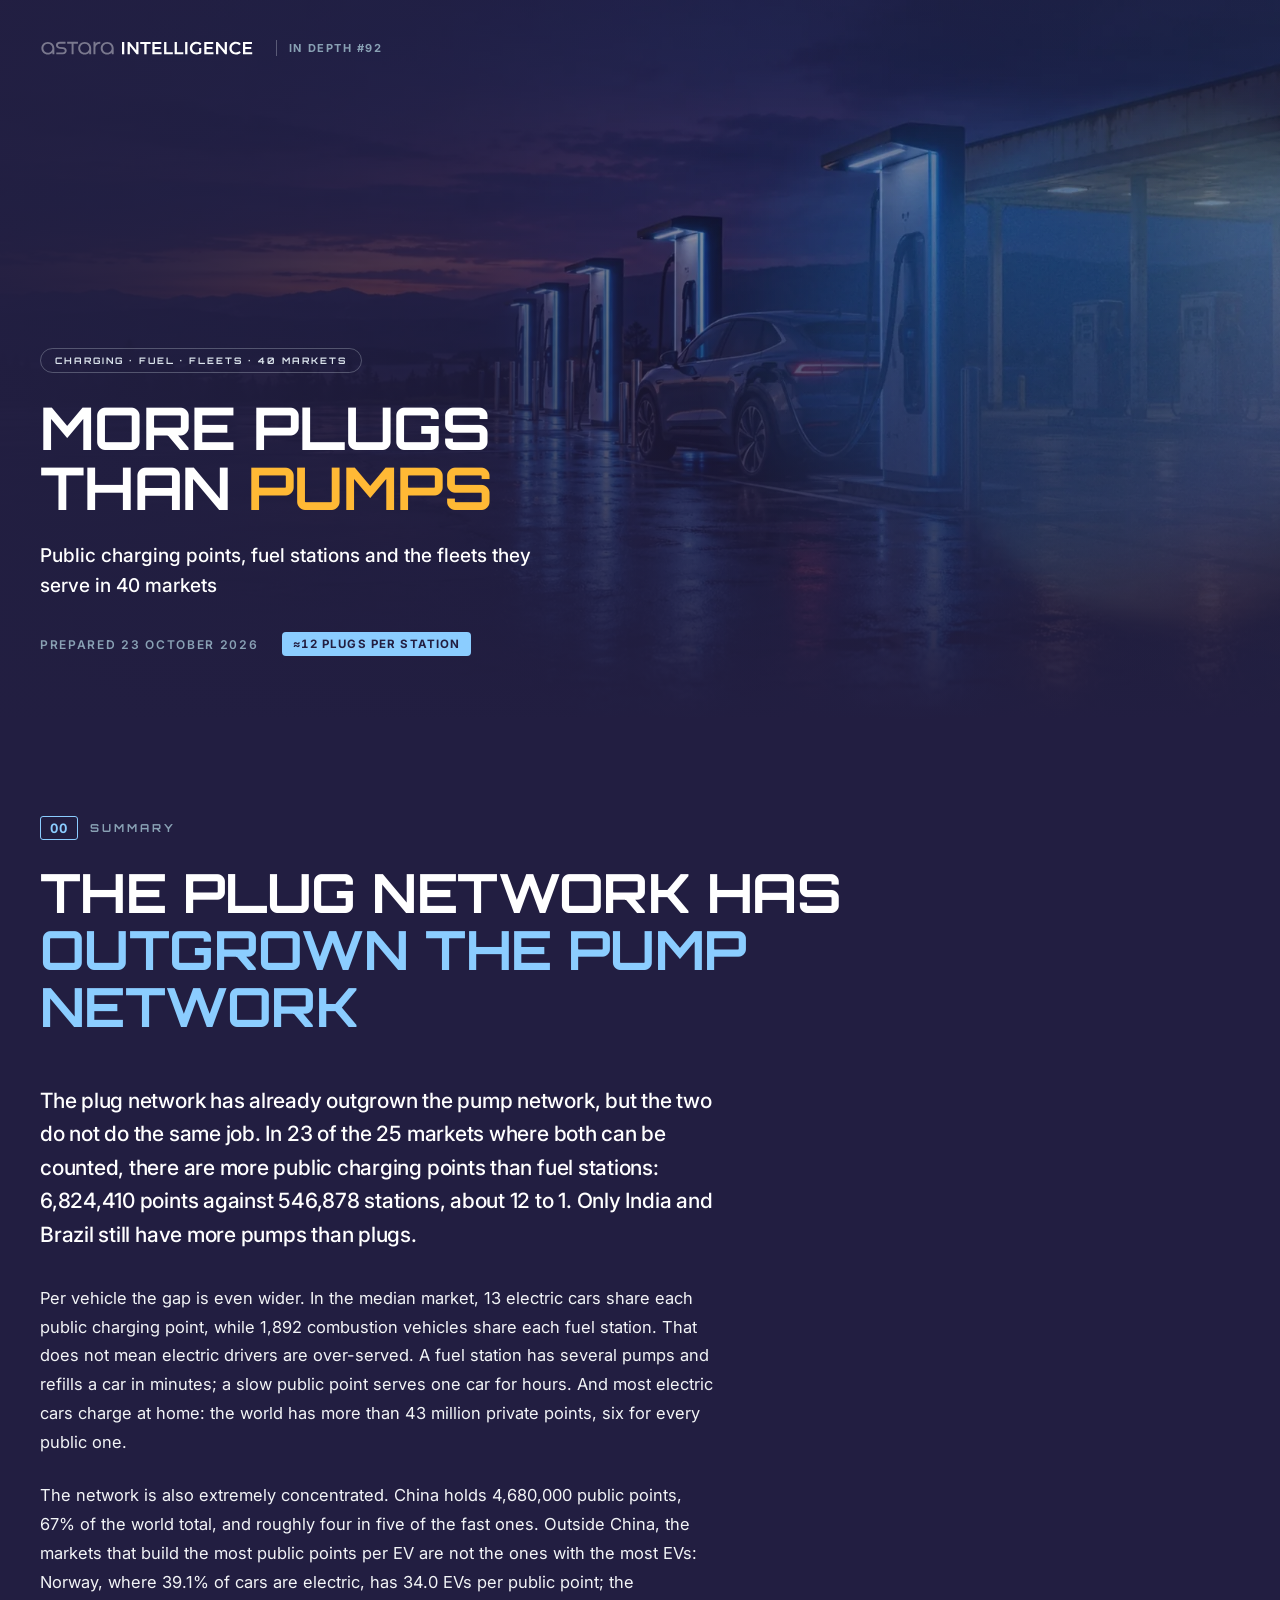
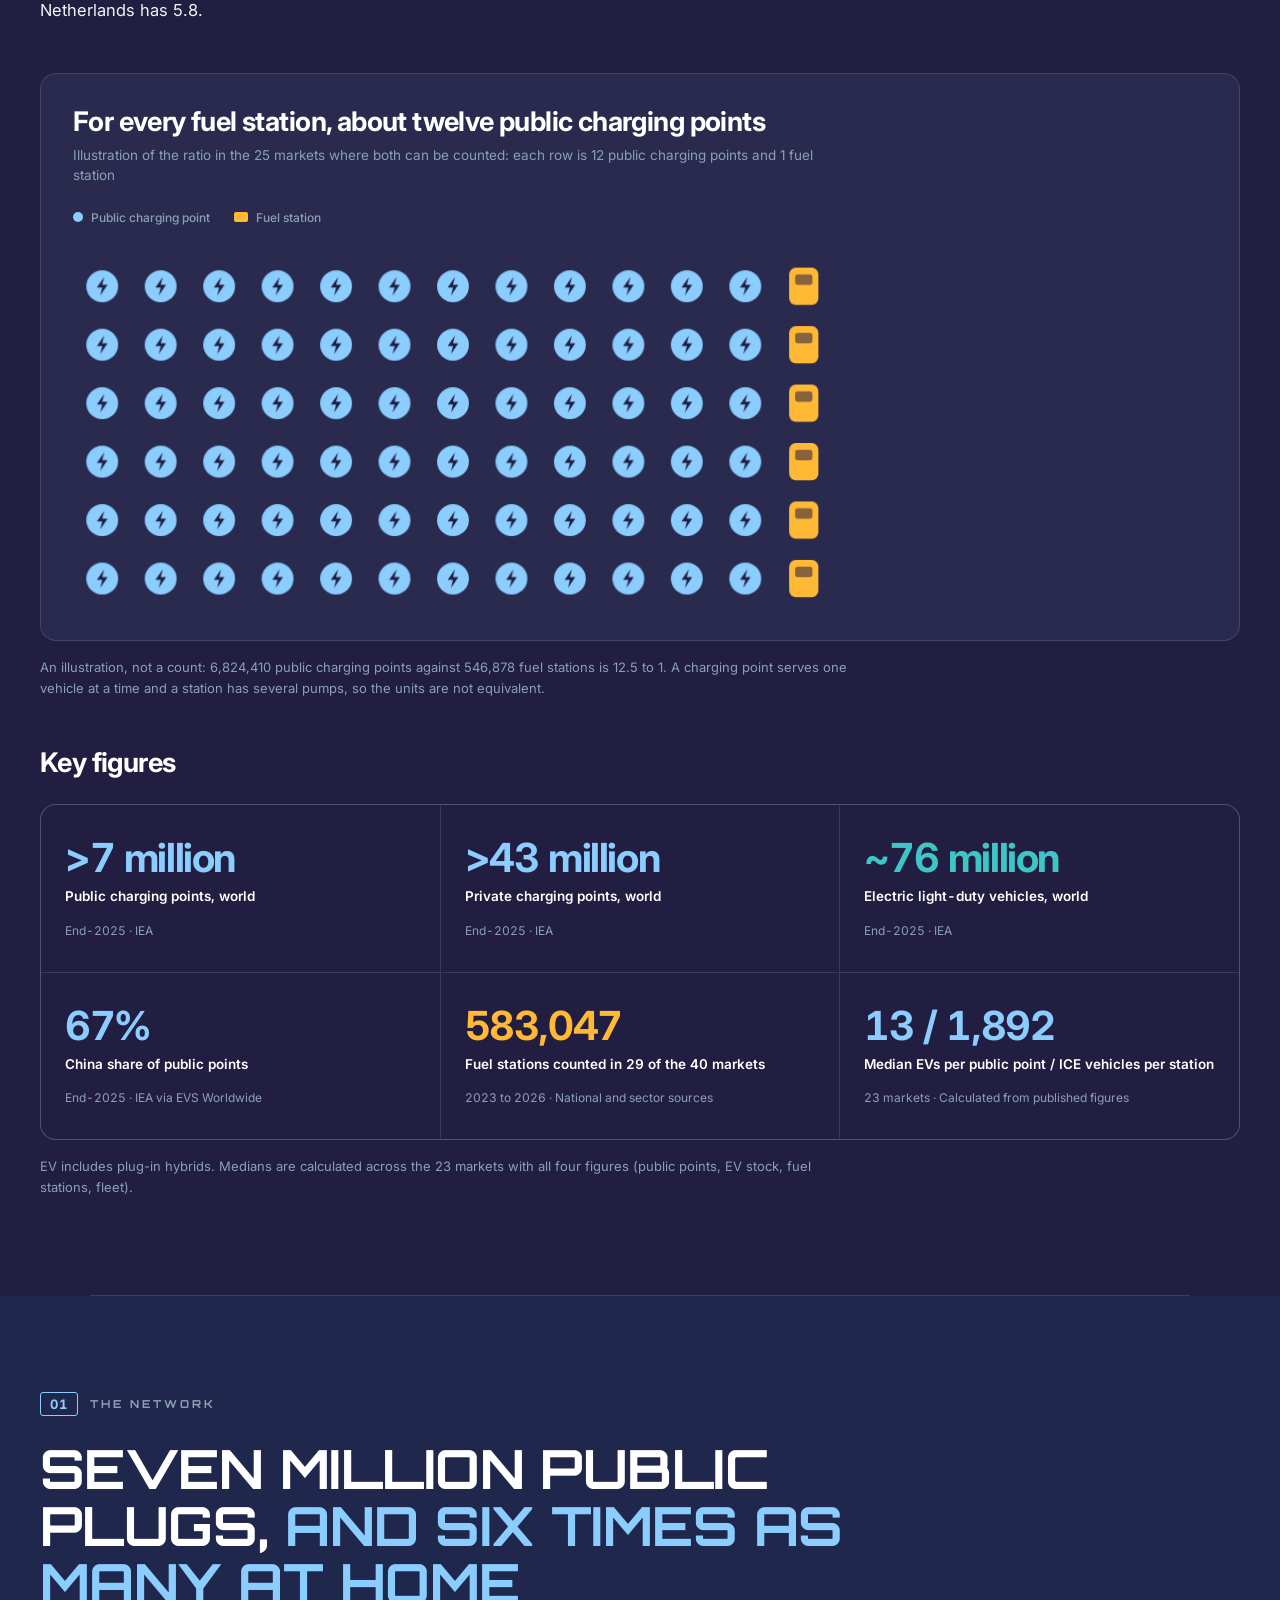
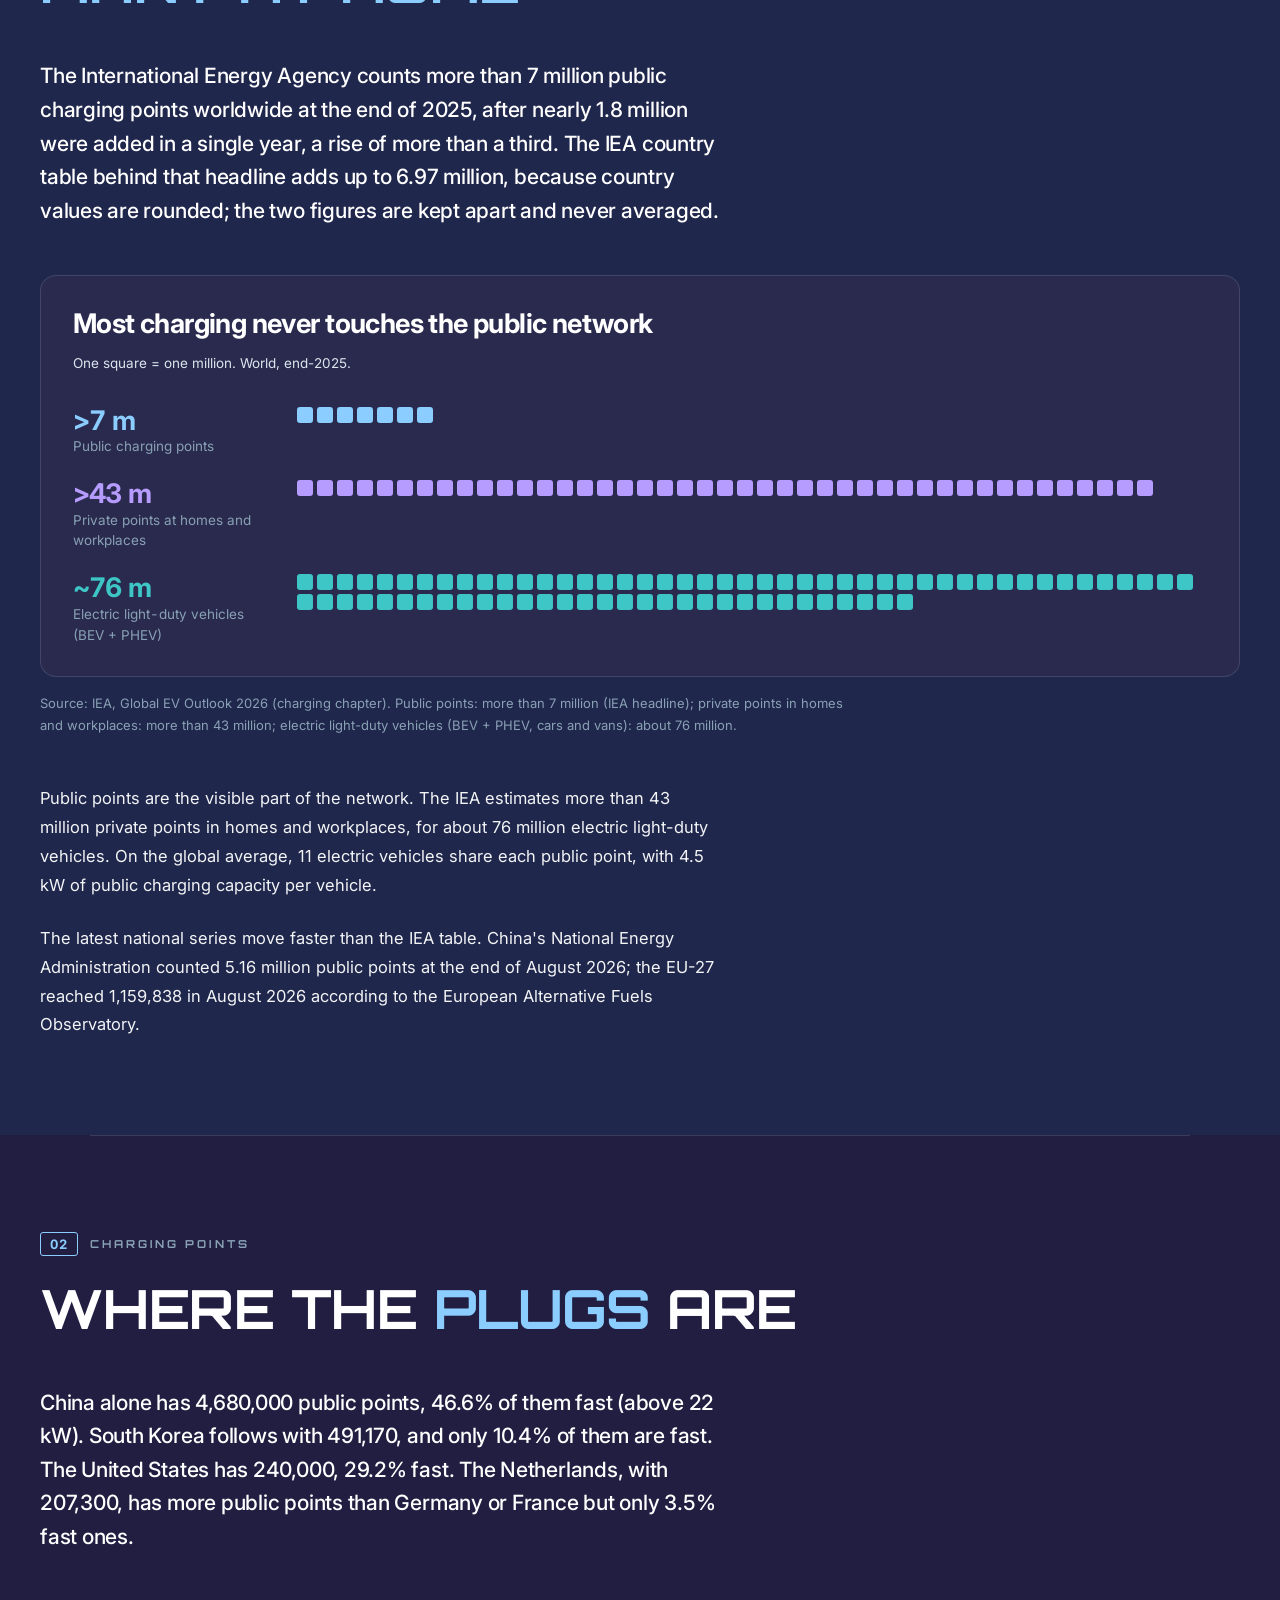
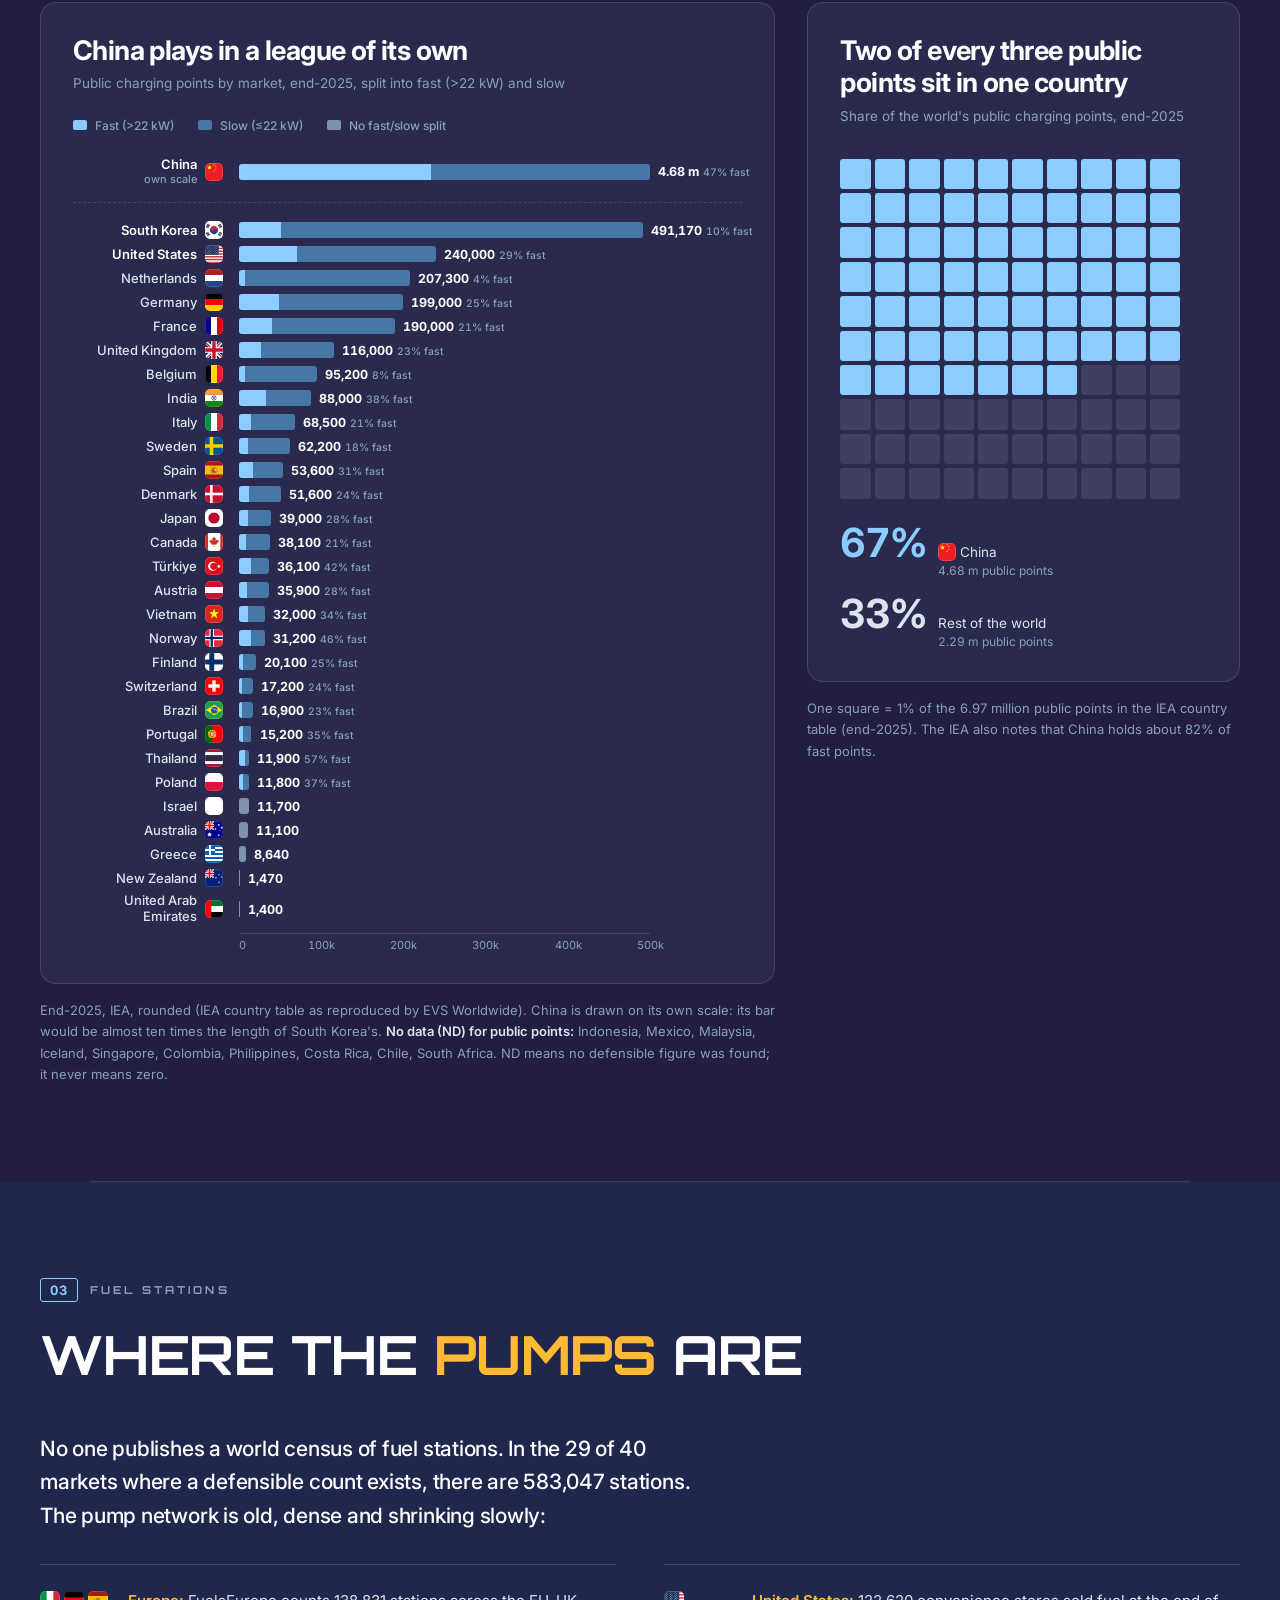
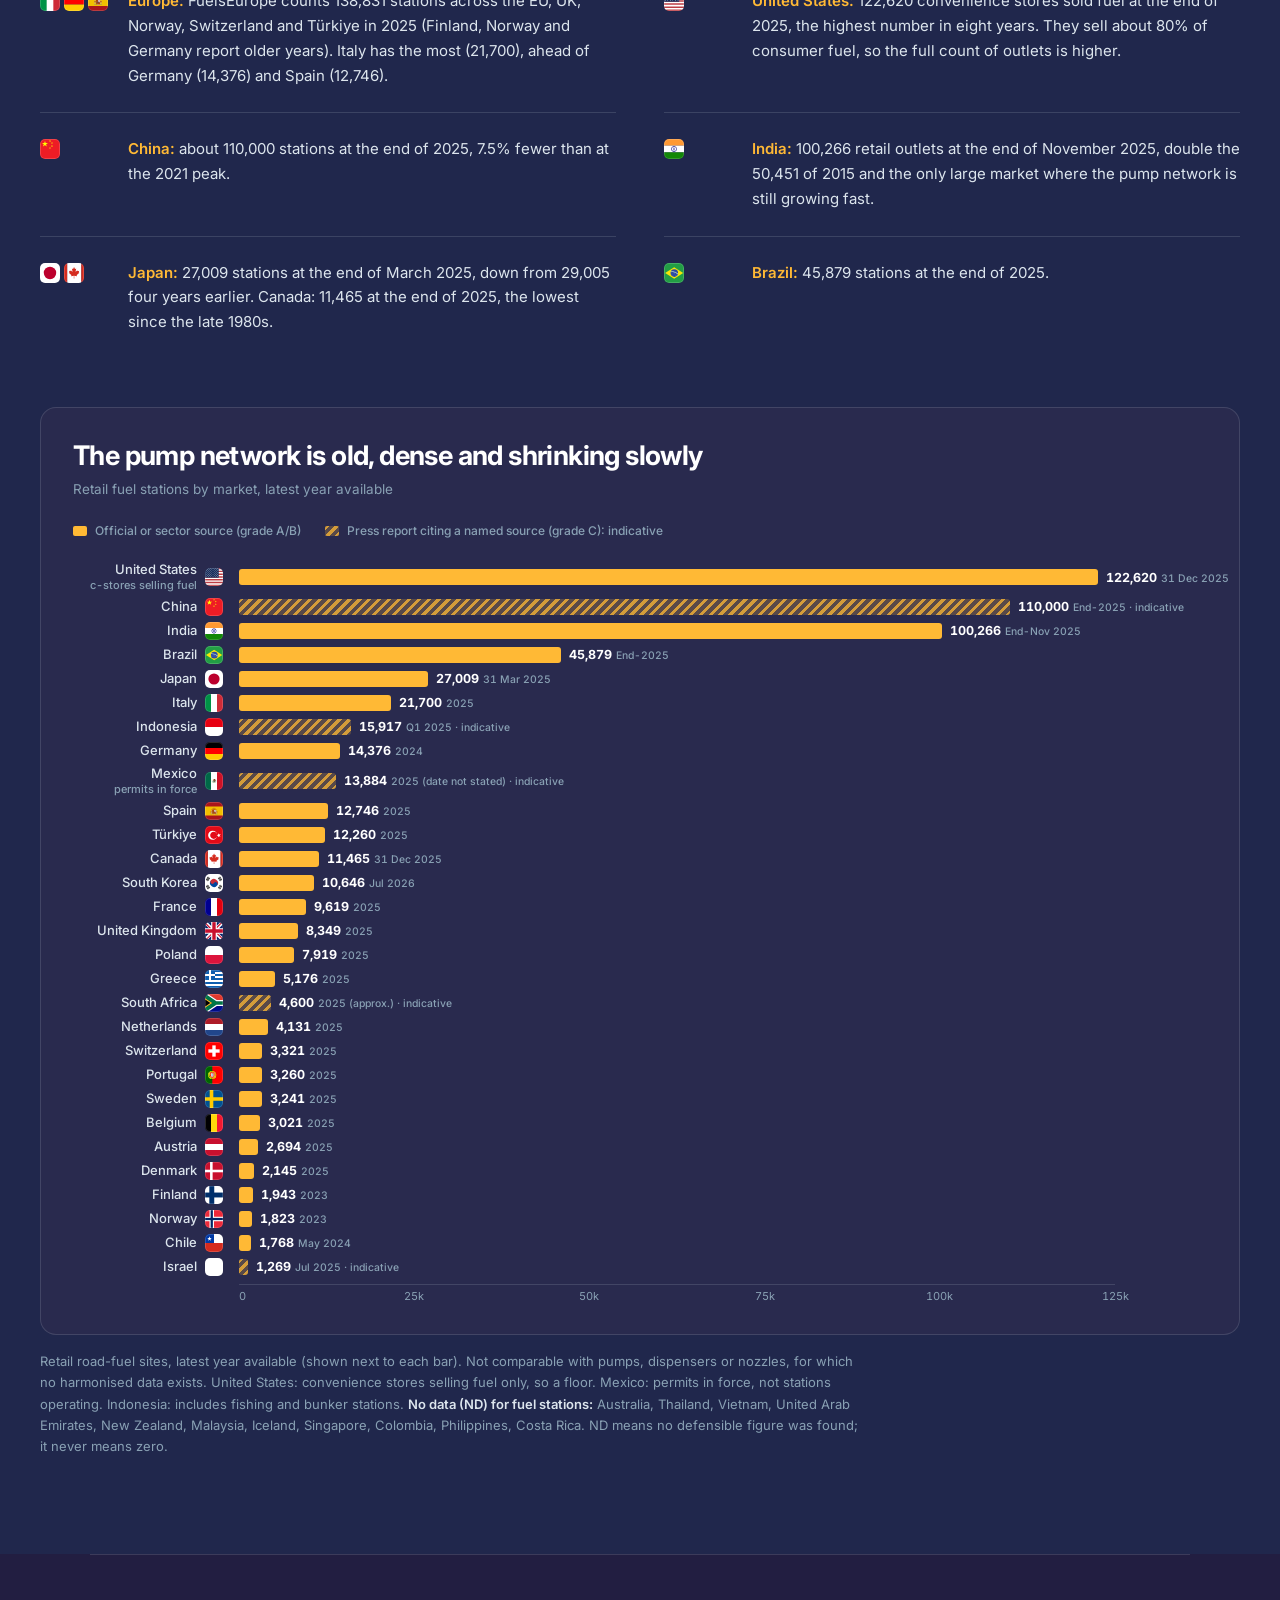
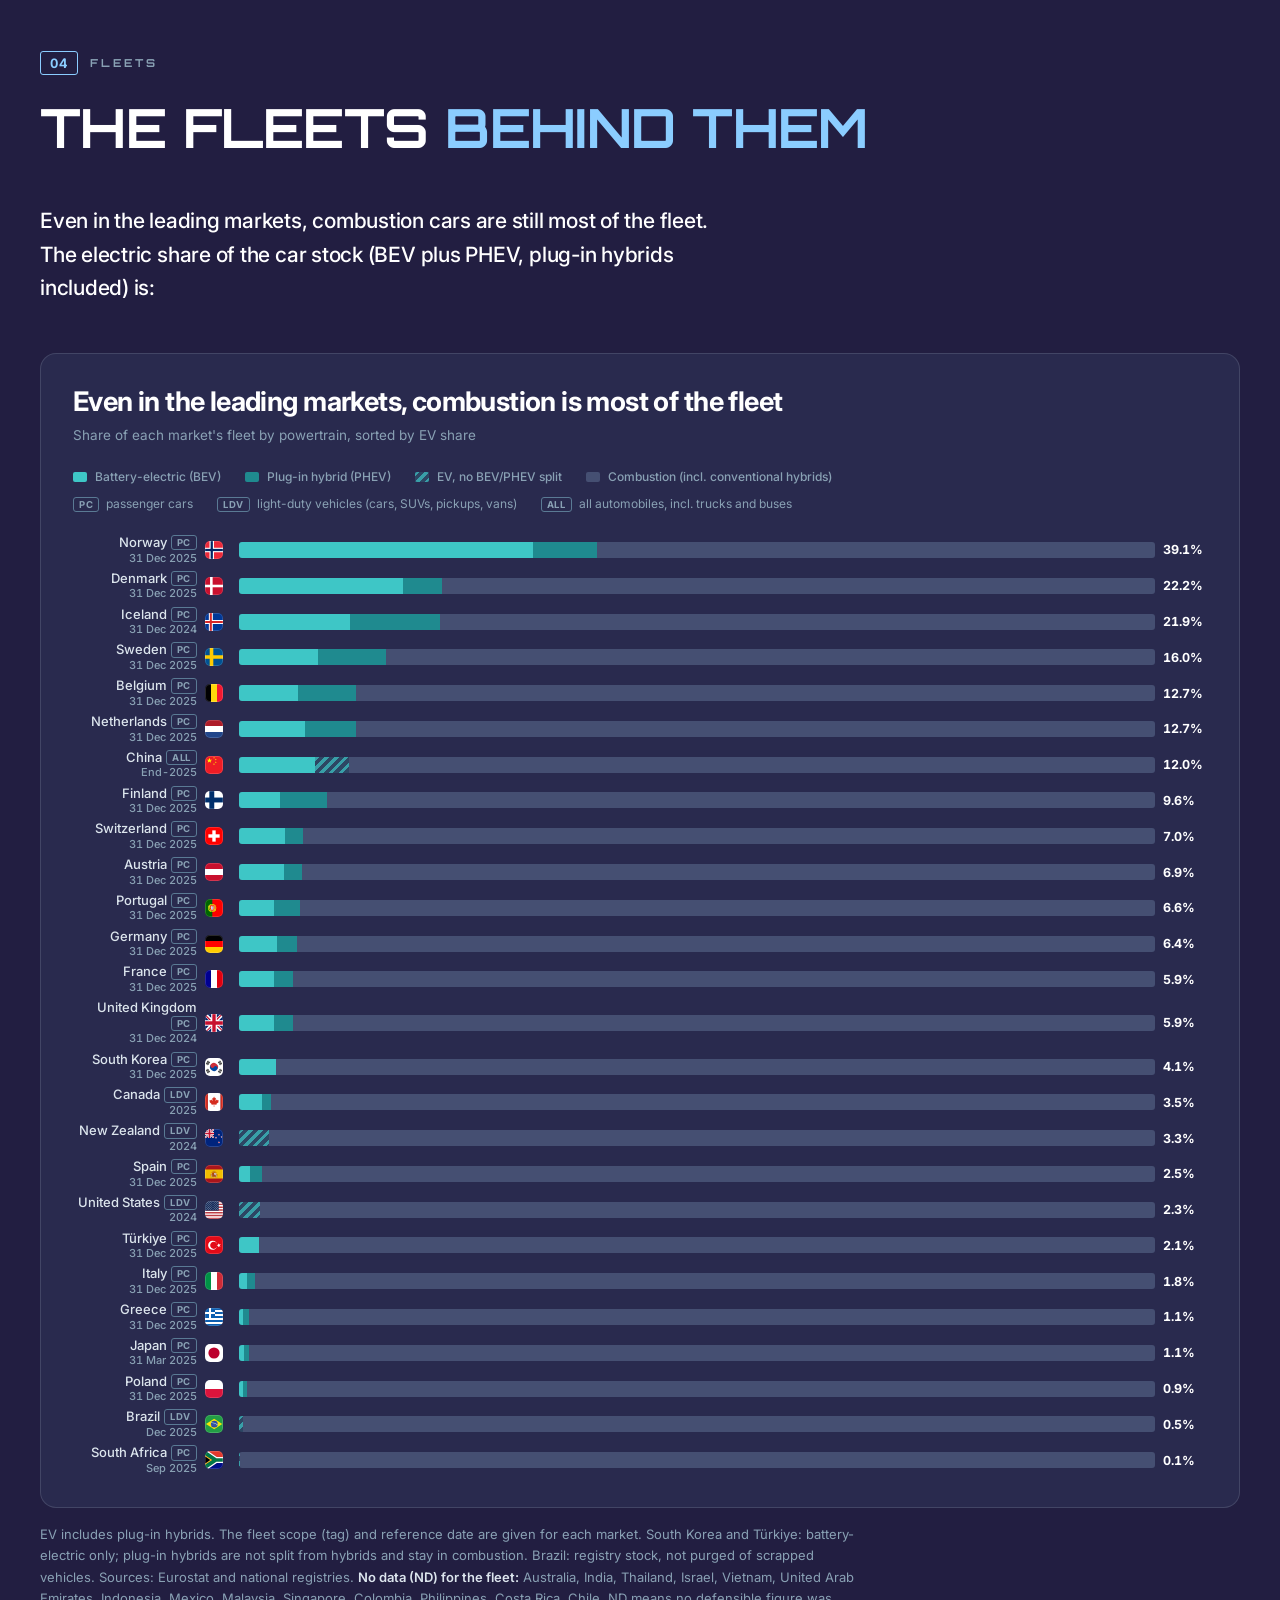
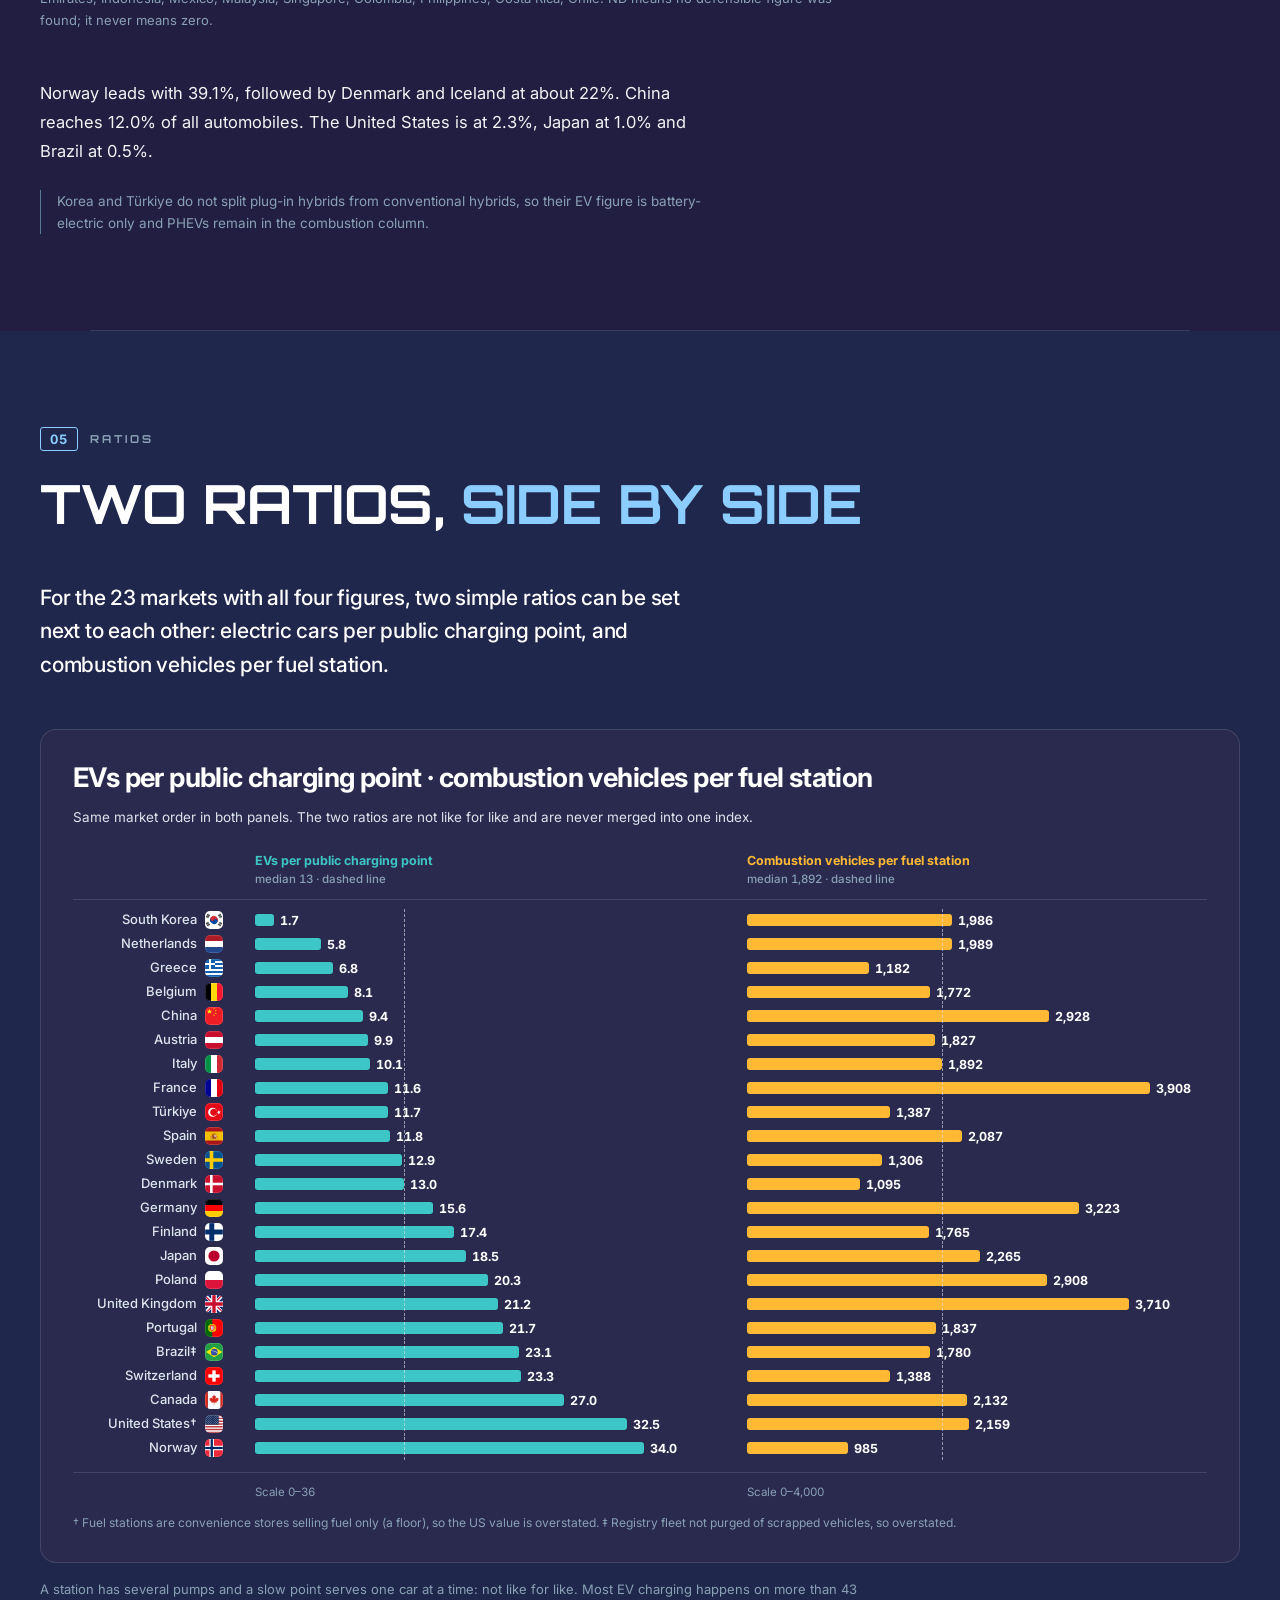
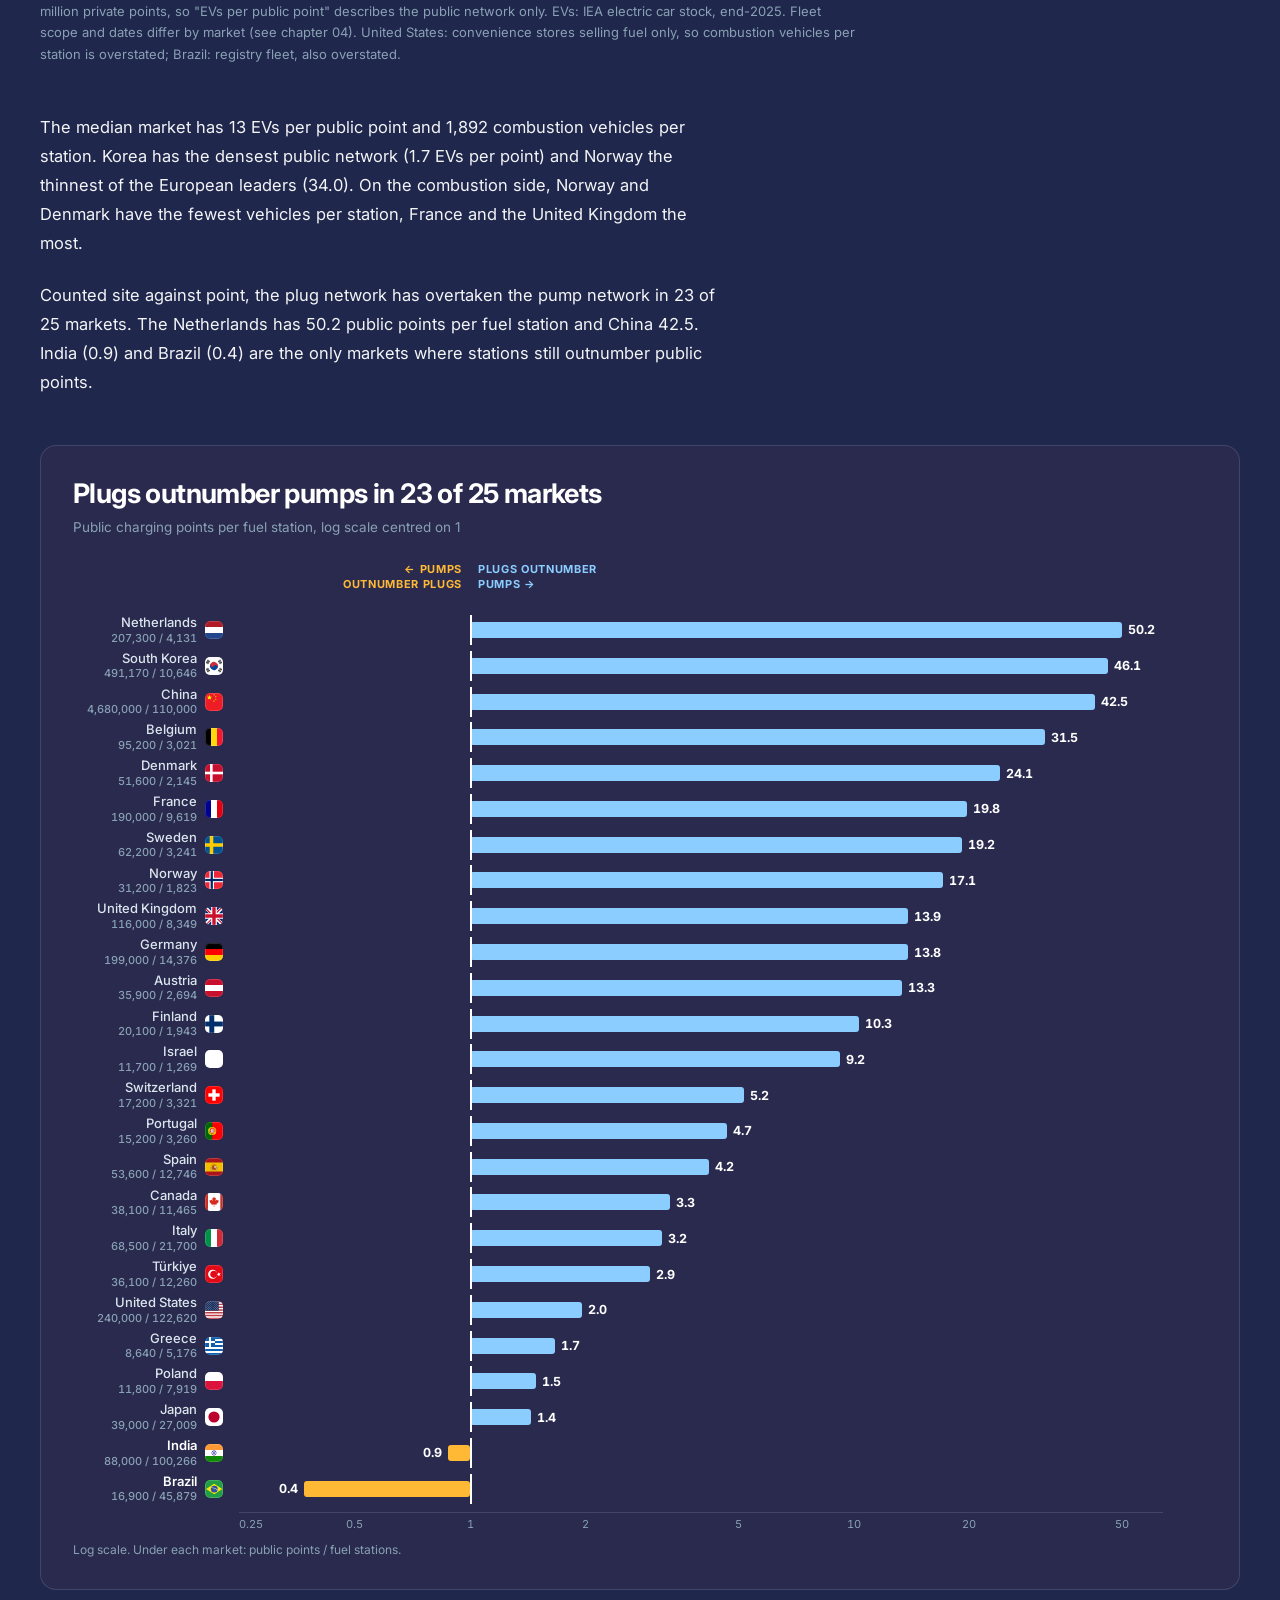
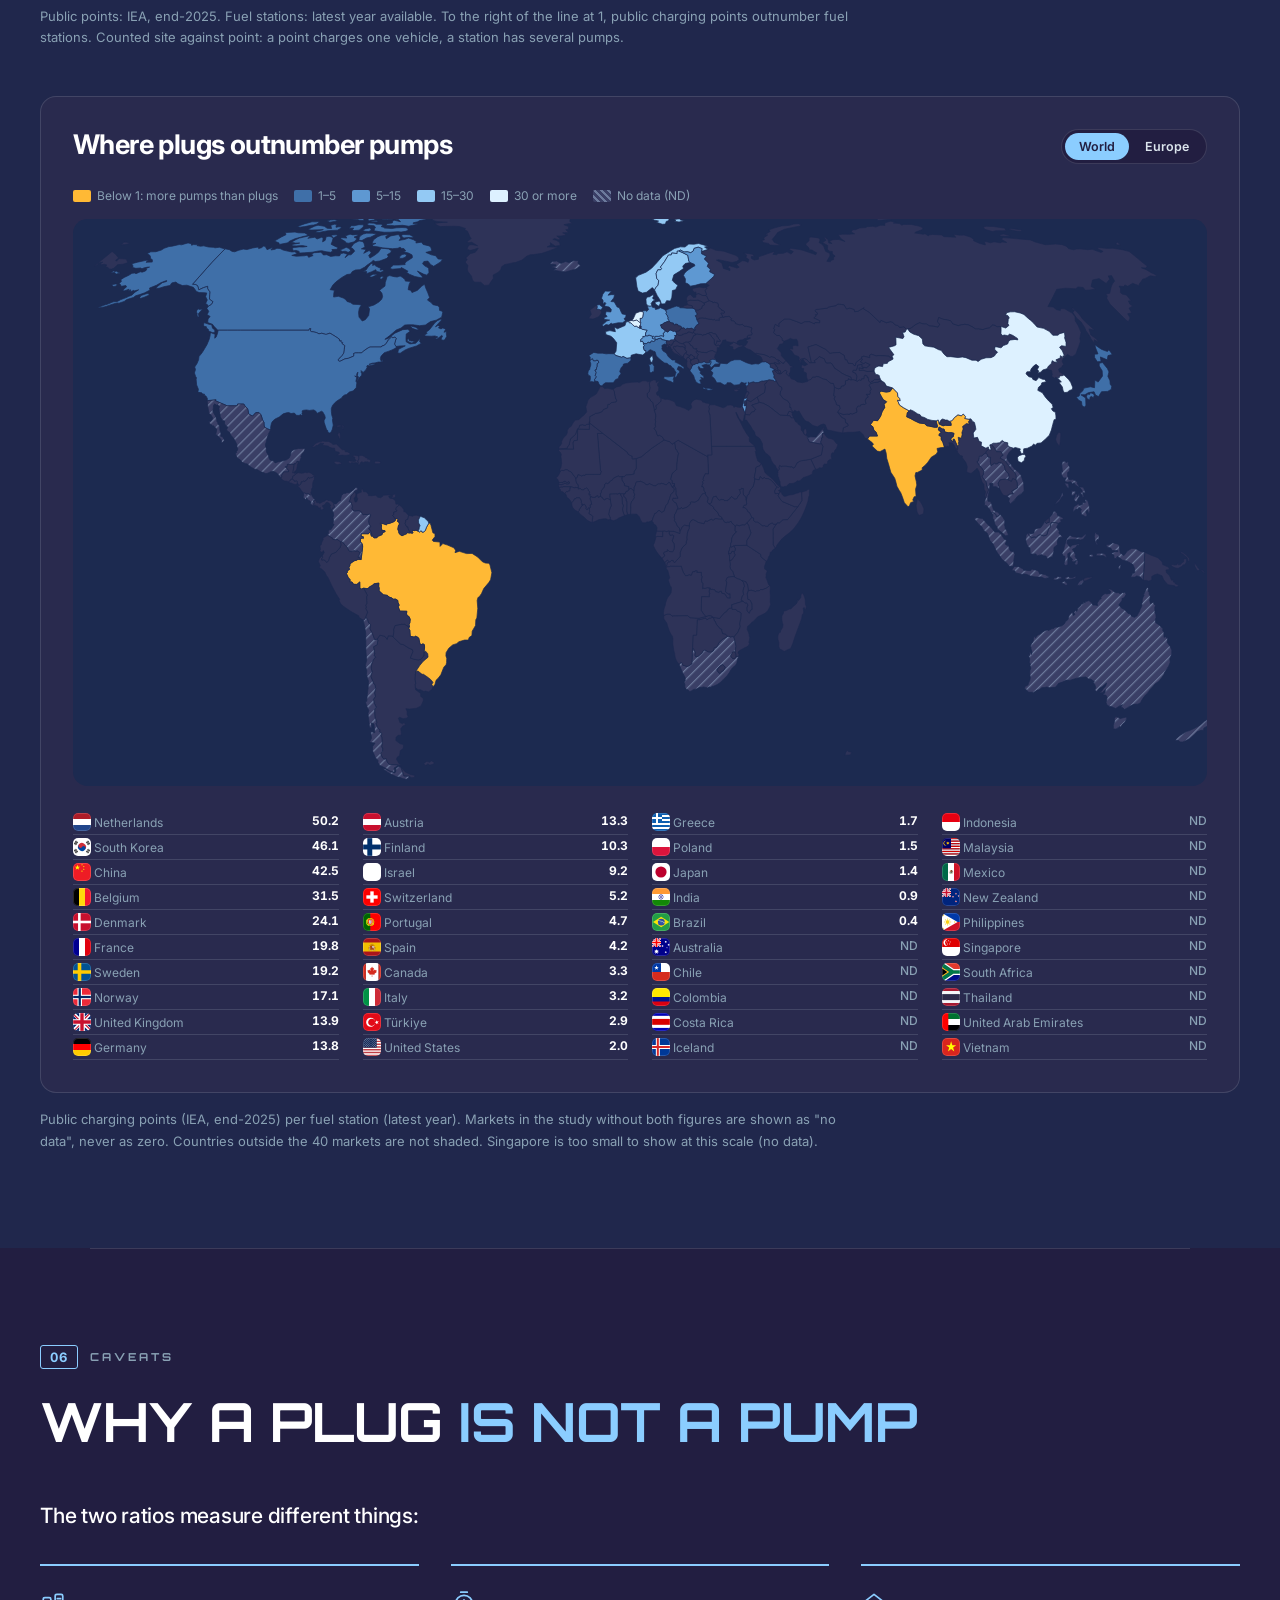
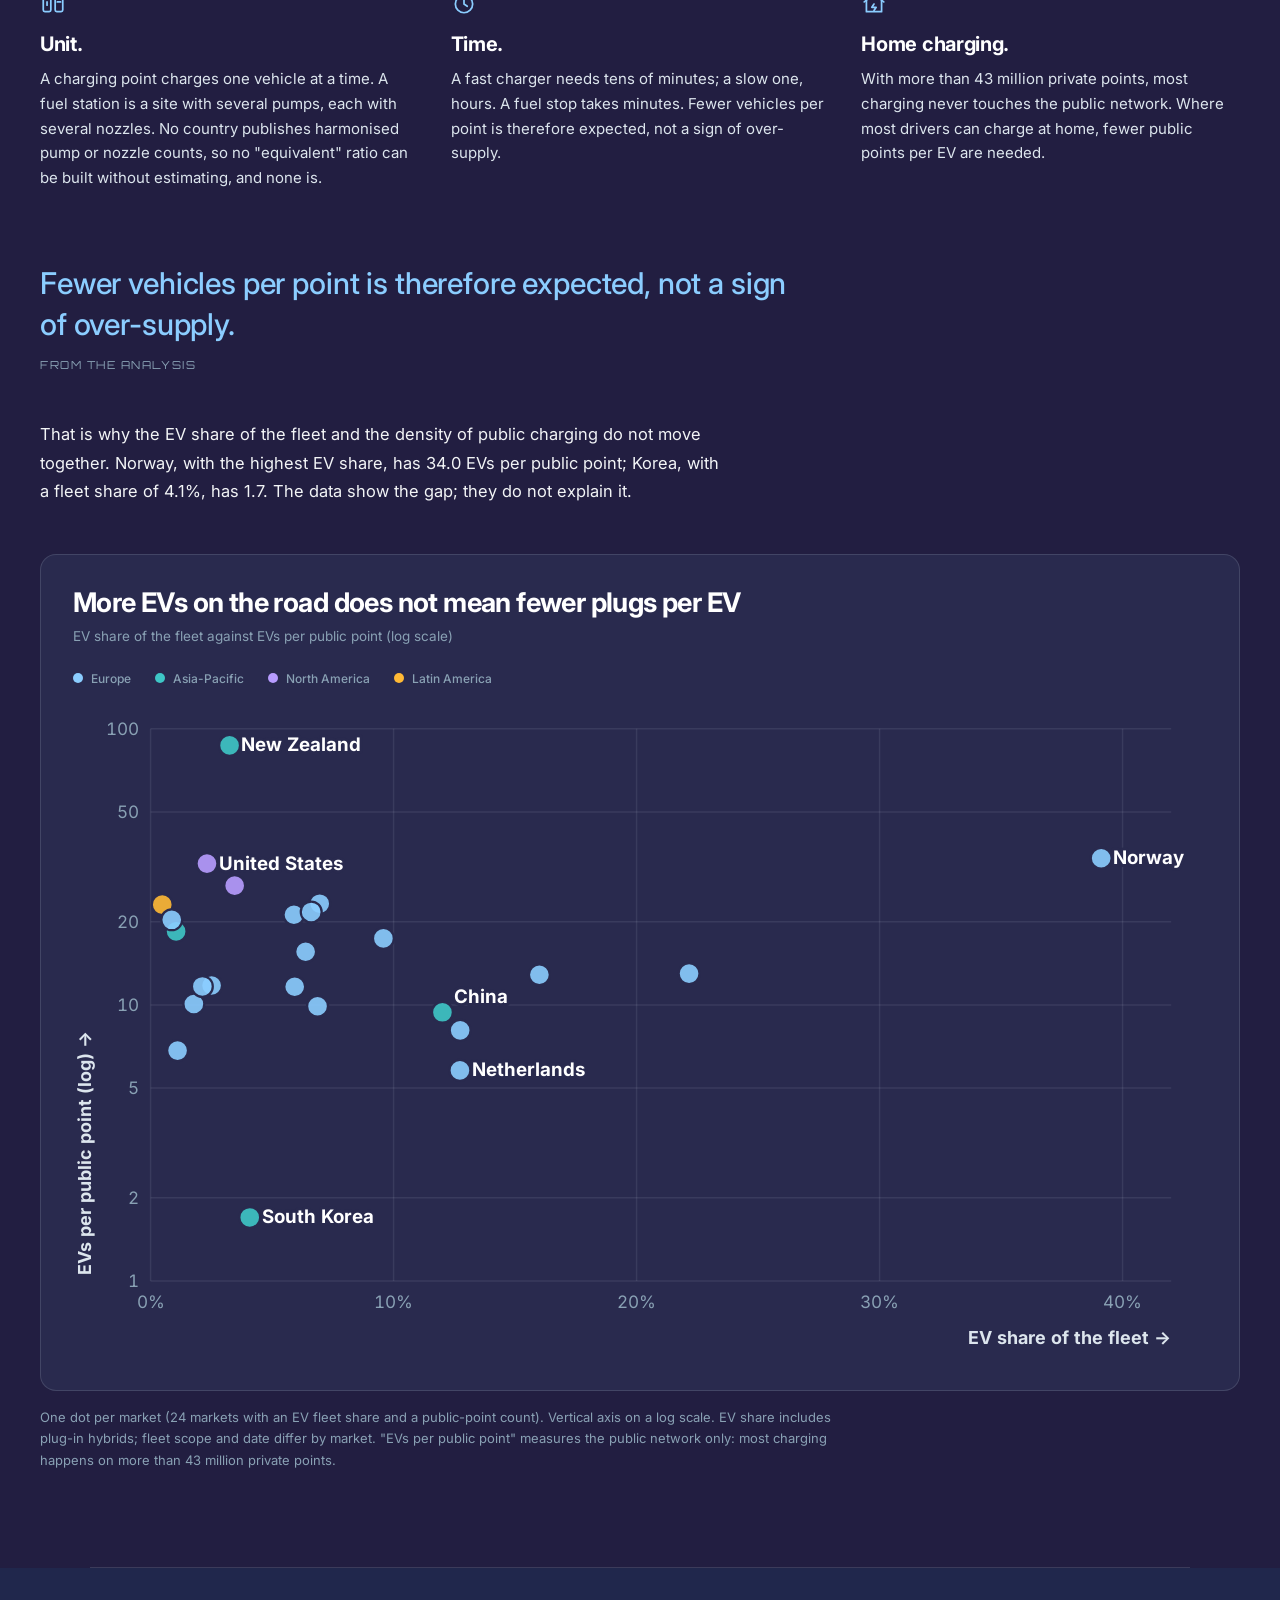
==== commit 4af32bad: "Summary: animated 12-plugs-to-1-pump figure Co-Authored-By: Claude Sonnet 5.5 <noreply@anthropic.com" ====
--- a/index_92.html
+++ b/index_92.html
@@ -234,6 +234,14 @@
 .kfig__l{font-size:var(--fs-small);font-weight:600;line-height:1.4;color:var(--txt);}
 .kfig__s{font-size:12px;line-height:1.45;color:var(--txt-muted);margin-top:auto;padding-top:var(--sp-1);}
 
+/* summary — 12 plugs to 1 pump */
+.ratio-viz{margin-top:var(--sp-5);max-width:760px;}
+.ratio-viz svg{width:100%;height:auto;display:block;}
+.rv__plug circle{fill:var(--col-plug);}
+.rv__plug path{fill:var(--ink);}
+.rv__pump rect:first-child{fill:var(--col-pump);}
+.rv__pump rect:last-child{fill:var(--ink);opacity:.55;}
+
 /* ch01 — unit squares (1 square = 1 million) */
 .units{display:grid;gap:var(--sp-4);margin-top:var(--sp-5);}
 .urow{display:grid;gap:var(--sp-2);}
@@ -390,6 +398,12 @@
 
 /* ---------- 9. MOTION ---------- */
 @media(prefers-reduced-motion:no-preference){
+  /* plugs light up in sequence, each row ending with its pump */
+  .rv__plug,.rv__pump{opacity:0;transform-box:fill-box;transform-origin:center;animation:none;}
+  .visible .rv__plug{animation:rv-plug .55s var(--ease) both;animation-delay:var(--d);}
+  .visible .rv__pump{animation:rv-pump .6s var(--ease) both;animation-delay:var(--d);}
+  @keyframes rv-plug{from{opacity:0;transform:scale(.4);}60%{opacity:1;filter:brightness(1.5);}to{opacity:1;transform:none;filter:none;}}
+  @keyframes rv-pump{from{opacity:0;transform:scale(.4);}to{opacity:1;transform:none;}}
   .row__fill{transform:scaleX(0);transition:transform .9s var(--ease);transition-delay:calc(var(--i,0)*25ms);}
   .visible .row__fill{transform:none;}
   .waffle i,.usq i{opacity:0;transition:opacity .4s var(--ease);transition-delay:calc(var(--i,0)*8ms);}
@@ -437,6 +451,16 @@
     <p class="body-text reveal" data-src="sum2">Per vehicle the gap is even wider. In the median market, 13 electric cars share each public charging point, while 1,892 combustion vehicles share each fuel station. That does not mean electric drivers are over-served. A fuel station has several pumps and refills a car in minutes; a slow public point serves one car for hours. And most electric cars charge at home: the world has more than 43 million private points, six for every public one.</p>
     <p class="body-text reveal" data-src="sum3">The network is also extremely concentrated. China holds 4,680,000 public points, 67% of the world total, and roughly four in five of the fast ones. Outside China, the markets that build the most public points per EV are not the ones with the most EVs: Norway, where 39.1% of cars are electric, has 34.0 EVs per public point; the Netherlands has 5.8.</p>
   </div>
+
+  <figure class="fig reveal">
+    <div class="fig__frame">
+      <div class="fig__title">For every fuel station, about twelve public charging points</div>
+      <div class="fig__what">Illustration of the ratio in the 25 markets where both can be counted: each row is 12 public charging points and 1 fuel station</div>
+      <div class="key-legend"><span><i style="background:var(--col-plug)"></i>Public charging point</span><span><i class="sq" style="background:var(--col-pump)"></i>Fuel station</span></div>
+      <div class="ratio-viz" id="ratio-viz"></div>
+    </div>
+    <figcaption>An illustration, not a count: 6,824,410 public charging points against 546,878 fuel stations is 12.5 to 1. A charging point serves one vehicle at a time and a station has several pumps, so the units are not equivalent.</figcaption>
+  </figure>
 
   <figure class="fig reveal">
     <div class="fig__plain">
@@ -702,6 +726,21 @@
     : `<span class="flag ${cls}" style="background-image:url('deploy/flags/${f}.svg')" aria-hidden="true"></span>`; };
 const mlab = (m,label,sub) => `<span class="row__mt">${label ?? esc(m)}${sub?`<small>${sub}</small>`:''}</span>${flag(m)}`;   // market label: name, optional sub-line, flag tile
 const LAB = 'var(--lab)';   // space reserved at the end of a bar row for its value label (CSS: 92px, 70px on phones)
+
+/* ================= summary — 12 plugs to 1 pump, one row at a time ================= */
+function renderRatioViz(){
+  const rows=6, plugs=12, S=44, R=12;
+  const w=(plugs+1)*S, h=rows*S;
+  let s=`<svg viewBox="0 0 ${w} ${h}" role="img" aria-label="Illustration: each of six rows shows 12 public charging points and 1 fuel station">`;
+  for(let r=0;r<rows;r++){
+    for(let k=0;k<=plugs;k++){
+      const x=k*S+S/2, y=r*S+S/2, d=(r*(plugs+1)+k)*28;
+      if(k<plugs) s+=`<g transform="translate(${x},${y})"><g class="rv__plug" style="--d:${d}ms"><circle r="${R}"/><path d="M1.5,-7 L-4,1 H0 L-1.5,7 L4,-1 H0 Z"/></g></g>`;
+      else s+=`<g transform="translate(${x},${y})"><g class="rv__pump" style="--d:${d+120}ms"><rect x="-11" y="-14" width="22" height="28" rx="5"/><rect x="-6.5" y="-9" width="13" height="8" rx="2"/></g></g>`;
+    }
+  }
+  $('ratio-viz').innerHTML=s+'</svg>';
+}
 
 /* ================= ch01 — public vs private vs vehicles (1 square = 1 million) ================= */
 function renderUnits(){
@@ -903,6 +942,7 @@
 }
 
 /* ================= boot ================= */
+renderRatioViz();
 renderUnits();
 renderPoints();
 renderChina();
